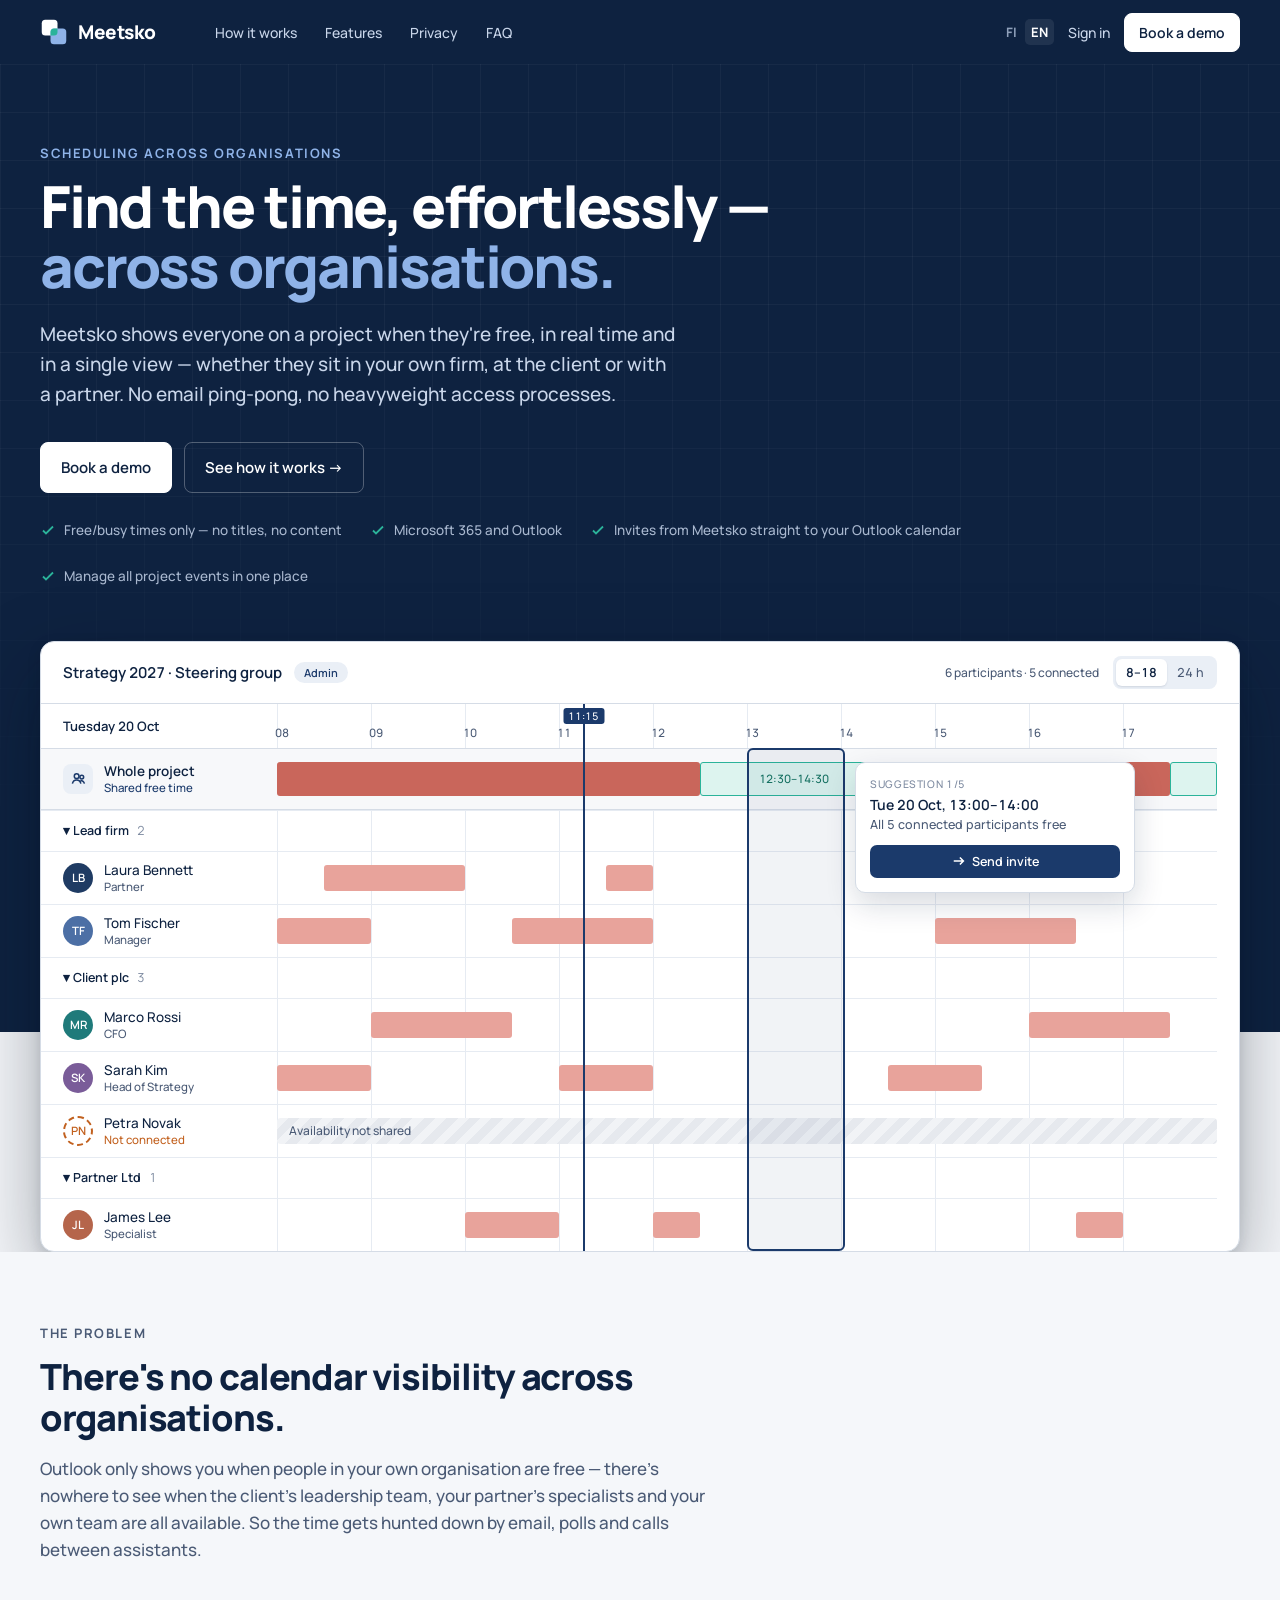
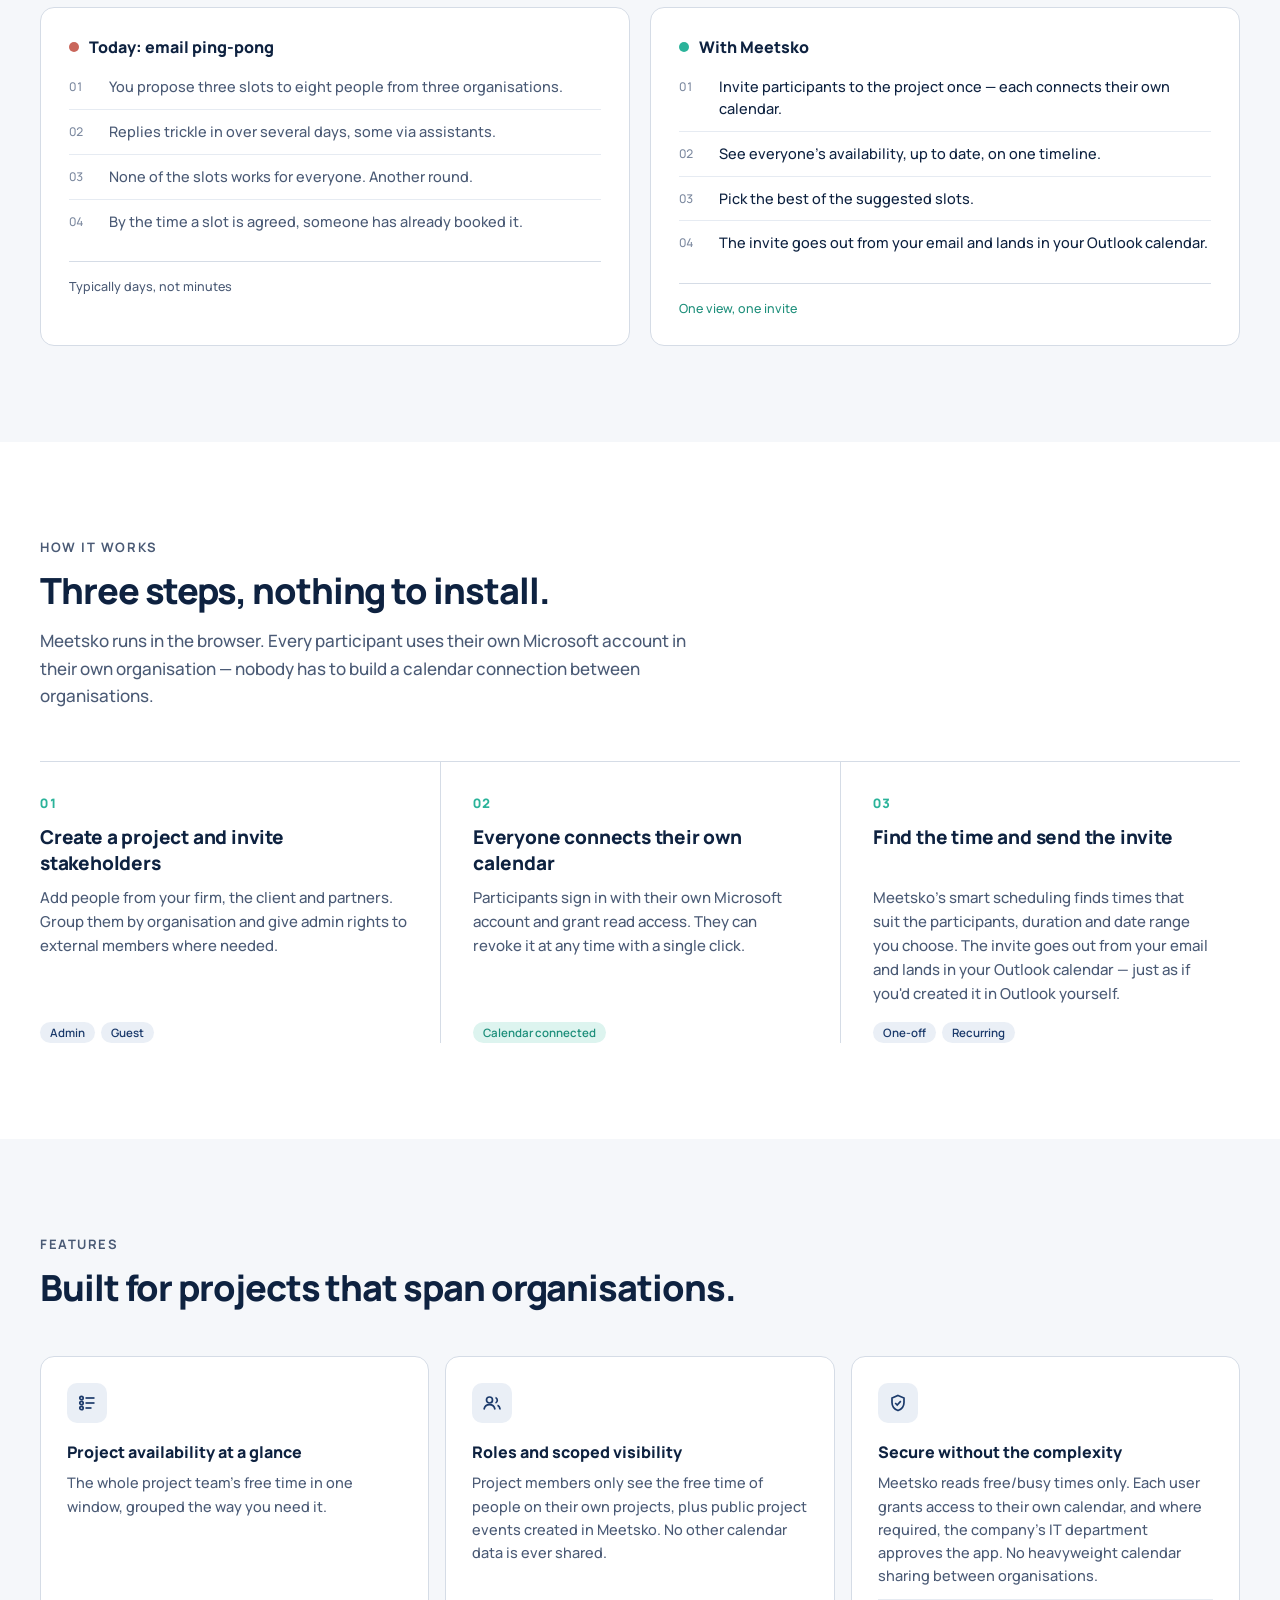
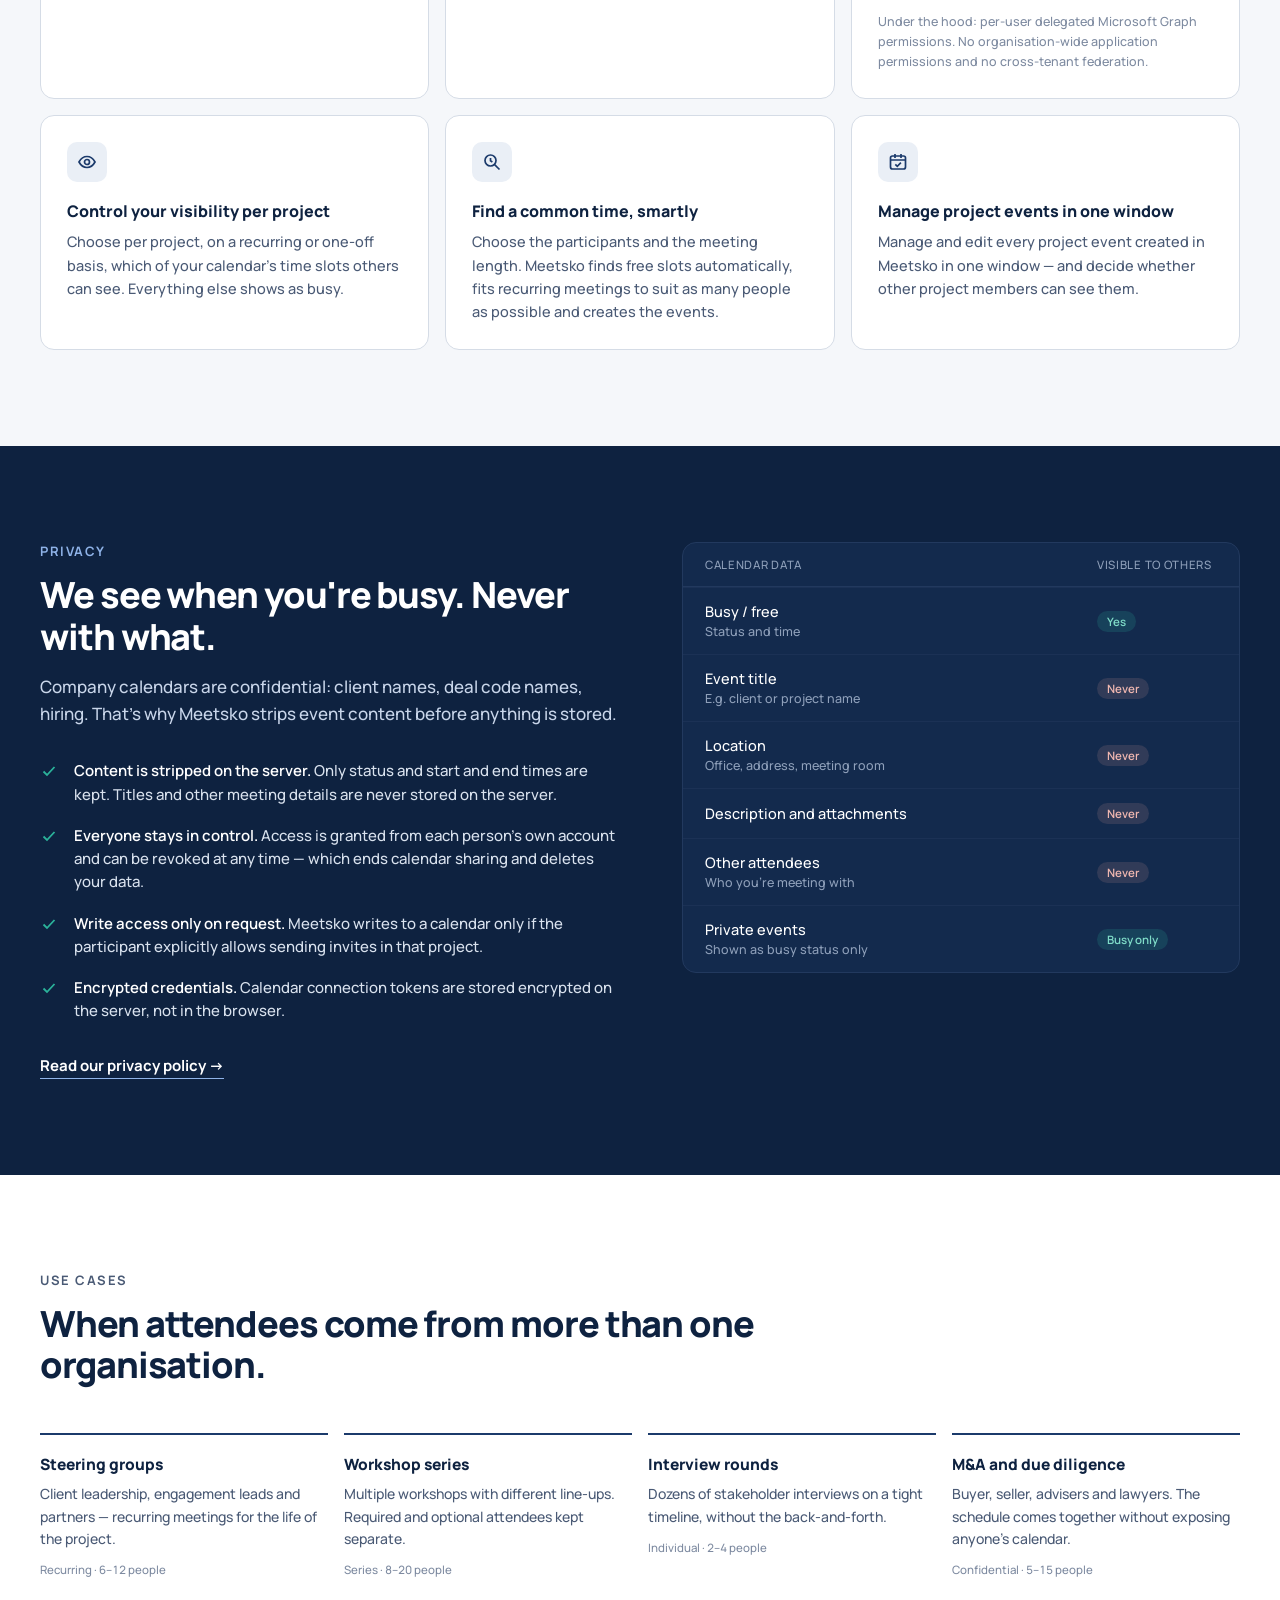
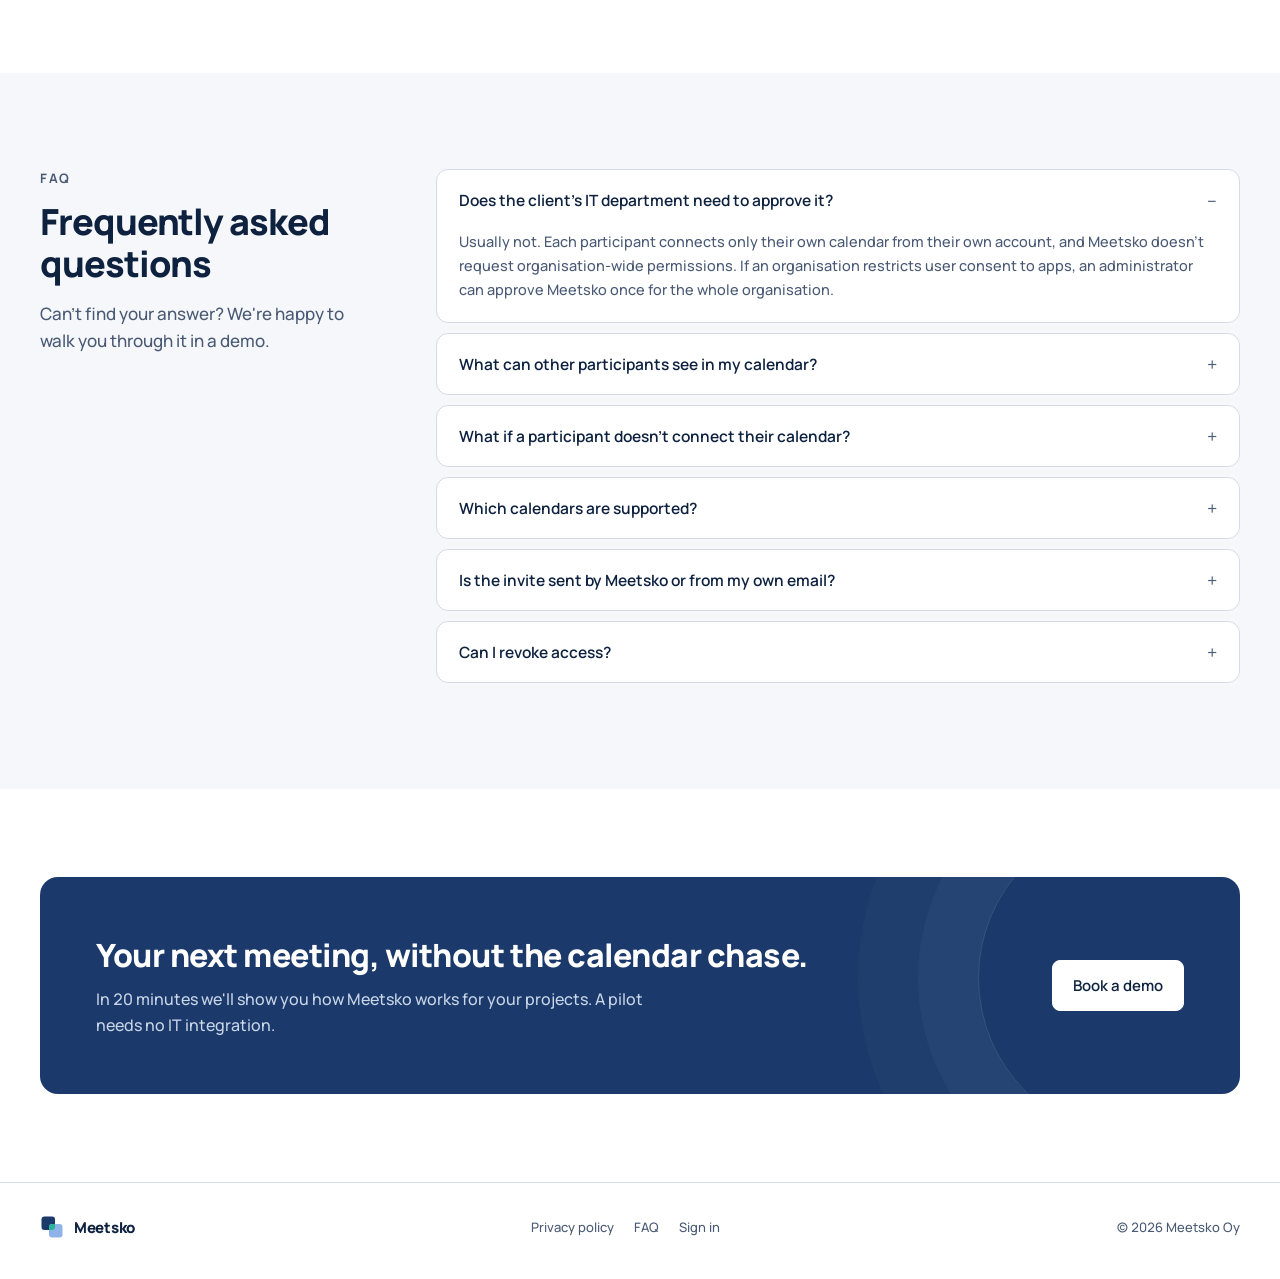
==== en/index.html @ 101fe227 "Update landing page copy, features and privacy links - Revised Finnish copy throughout (hero, proble" ====
<!DOCTYPE html>
<html lang="en">
<head>
<meta charset="UTF-8" />
<meta name="viewport" content="width=device-width, initial-scale=1.0" />
<title>Meetsko — find the time across organisations</title>
<meta name="description" content="Meetsko shows when everyone on a project is free — across your firm, your client and your partners — without email ping-pong, shared calendar infrastructure or an IT project." />
<link rel="preconnect" href="https://fonts.googleapis.com" />
<link rel="preconnect" href="https://fonts.gstatic.com" crossorigin />
<link href="https://fonts.googleapis.com/css2?family=Manrope:wght@500;600;700;800&display=swap" rel="stylesheet" />
<link rel="canonical" href="https://kalenteridemo.netlify.app/en/" />
<link rel="alternate" hreflang="fi" href="https://kalenteridemo.netlify.app/fi/" />
<link rel="alternate" hreflang="en" href="https://kalenteridemo.netlify.app/en/" />
<link rel="alternate" hreflang="x-default" href="https://kalenteridemo.netlify.app/" />
<link rel="icon" type="image/svg+xml" href="data:image/svg+xml,%3Csvg xmlns='http://www.w3.org/2000/svg' viewBox='0 0 64 64'%3E%3Crect x='4' y='4' width='36' height='36' rx='8' fill='%231B3A6B'/%3E%3Crect x='24' y='24' width='36' height='36' rx='8' fill='%238FB3E8'/%3E%3Cpath d='M24 32A8 8 0 0 1 32 24H40V32A8 8 0 0 1 32 40H24Z' fill='%232BB39A'/%3E%3C/svg%3E" />
<link rel="stylesheet" href="/app.css" />
<link rel="stylesheet" href="/landing.css" />
</head>
<body>

<header class="app-nav">
  <div class="app-nav-inner">
    <a class="brand" href="/en/">
      <svg width="28" height="28" viewBox="0 0 64 64" aria-hidden="true"><rect x="4" y="4" width="36" height="36" rx="8" fill="#FFFFFF"/><rect x="24" y="24" width="36" height="36" rx="8" fill="#8FB3E8"/><path d="M24 32A8 8 0 0 1 32 24H40V32A8 8 0 0 1 32 40H24Z" fill="#2BB39A"/></svg>
      Meetsko
    </a>
    <nav class="landing-links">
      <a href="#how">How it works</a>
      <a href="#features">Features</a>
      <a href="#privacy">Privacy</a>
      <a href="#faq">FAQ</a>
    </nav>
    <div class="nav-cta">
      <nav class="lang-switch" aria-label="Language">
        <a href="/fi/" lang="fi" hreflang="fi" onclick="setLang('fi')">FI</a>
        <a href="/en/" class="on" lang="en" hreflang="en" aria-current="page" onclick="setLang('en')">EN</a>
      </nav>
      <a class="login-link" href="/login.html">Sign in</a>
      <a class="btn" href="#demo">Book a demo</a>
    </div>
  </div>
</header>

<main>
  <!-- ============ HERO ============ -->
  <section class="hero">
    <div class="wrap">
      <p class="eyebrow">Scheduling across organisations</p>
      <h1>Find the time, effortlessly — <em>across organisations.</em></h1>
      <p class="hero-lead">Meetsko shows everyone on a project when they're free, in real time and in a single view — whether they sit in your own firm, at the client or with a partner. No email ping-pong, no heavyweight access processes.</p>
      <div class="hero-ctas">
        <a class="btn light" href="#demo">Book a demo</a>
        <a class="btn ghost" href="#how">See how it works →</a>
      </div>
      <ul class="hero-facts">
        <li><svg viewBox="0 0 16 16" fill="none" stroke="currentColor" stroke-width="1.8"><path d="M3 8.5l3 3 7-7"/></svg>Free/busy times only — no titles, no content</li>
        <li><svg viewBox="0 0 16 16" fill="none" stroke="currentColor" stroke-width="1.8"><path d="M3 8.5l3 3 7-7"/></svg>Microsoft 365 and Outlook</li>
        <li><svg viewBox="0 0 16 16" fill="none" stroke="currentColor" stroke-width="1.8"><path d="M3 8.5l3 3 7-7"/></svg>Invites from Meetsko straight to your Outlook calendar</li>
        <li><svg viewBox="0 0 16 16" fill="none" stroke="currentColor" stroke-width="1.8"><path d="M3 8.5l3 3 7-7"/></svg>Manage all project events in one place</li>
      </ul>

      <div class="hero-stage">
        <div class="mock" aria-label="Example view of a Meetsko project calendar" role="img">
          <div class="mock-bar">
            <div class="mock-title">Strategy 2027 · Steering group <span class="role-badge">Admin</span></div>
            <div style="display:flex;gap:14px;align-items:center;flex-wrap:wrap;">
              <span class="mock-meta">6 participants · 5 connected</span>
              <span class="mock-seg"><span class="on">8–18</span><span>24 h</span></span>
            </div>
          </div>
          <div class="mock-scroll">
            <div class="mock-grid">
              <!-- left: names -->
              <div>
                <div class="m-ruler-name">Tuesday 20 Oct</div>
                <div class="m-name m-whole">
                  <span class="m-avatar group"><svg viewBox="0 0 16 16" fill="none" stroke="currentColor" stroke-width="1.6"><circle cx="6" cy="5.5" r="2.5"/><circle cx="11.5" cy="6.5" r="2"/><path d="M1.5 13.5c.5-2.5 2.3-4 4.5-4s4 1.5 4.5 4M10 10c2 0 3.8 1 4.3 3.5"/></svg></span>
                  <span class="m-who"><b style="font-weight:600">Whole project</b><small class="grp">Shared free time</small></span>
                </div>
                <div class="m-grp">▾ Lead firm <span class="count">2</span></div>
                <div class="m-name"><span class="m-avatar" style="background:#1F3B63">LB</span><span class="m-who"><b>Laura Bennett</b><small>Partner</small></span></div>
                <div class="m-name"><span class="m-avatar" style="background:#4C6FA5">TF</span><span class="m-who"><b>Tom Fischer</b><small>Manager</small></span></div>
                <div class="m-grp">▾ Client plc <span class="count">3</span></div>
                <div class="m-name"><span class="m-avatar" style="background:#1F7A7A">MR</span><span class="m-who"><b>Marco Rossi</b><small>CFO</small></span></div>
                <div class="m-name"><span class="m-avatar" style="background:#7A5C99">SK</span><span class="m-who"><b>Sarah Kim</b><small>Head of Strategy</small></span></div>
                <div class="m-name"><span class="m-avatar pending">PN</span><span class="m-who"><b>Petra Novak</b><small class="warn">Not connected</small></span></div>
                <div class="m-grp">▾ Partner Ltd <span class="count">1</span></div>
                <div class="m-name"><span class="m-avatar" style="background:#B5654B">JL</span><span class="m-who"><b>James Lee</b><small>Specialist</small></span></div>
              </div>
              <!-- right: timeline 8–18, 10% = 1 h -->
              <div style="position:relative;">
                <div class="m-hours"></div>
                <div class="m-ruler">
                  <span style="left:0%">08</span><span style="left:10%">09</span><span style="left:20%">10</span><span style="left:30%">11</span><span style="left:40%">12</span><span style="left:50%">13</span><span style="left:60%">14</span><span style="left:70%">15</span><span style="left:80%">16</span><span style="left:90%">17</span>
                </div>
                <div class="m-line m-whole"><div class="lane">
                  <div class="b strong" style="left:0%;width:45%"></div>
                  <div class="f" style="left:45%;width:20%">12:30–14:30</div>
                  <div class="b strong" style="left:65%;width:30%"></div>
                  <div class="f" style="left:95%;width:5%"></div>
                </div></div>
                <div class="m-grp-line"></div>
                <div class="m-line"><div class="lane"><div class="b" style="left:5%;width:15%"></div><div class="b" style="left:35%;width:5%"></div><div class="b" style="left:75%;width:10%"></div></div></div>
                <div class="m-line"><div class="lane"><div class="b" style="left:0%;width:10%"></div><div class="b" style="left:25%;width:15%"></div><div class="b" style="left:70%;width:15%"></div></div></div>
                <div class="m-grp-line"></div>
                <div class="m-line"><div class="lane"><div class="b" style="left:10%;width:15%"></div><div class="b" style="left:80%;width:15%"></div></div></div>
                <div class="m-line"><div class="lane"><div class="b" style="left:0%;width:10%"></div><div class="b" style="left:30%;width:10%"></div><div class="b" style="left:65%;width:10%"></div></div></div>
                <div class="m-line"><div class="lane"><div class="na">Availability not shared</div></div></div>
                <div class="m-grp-line"></div>
                <div class="m-line"><div class="lane"><div class="b" style="left:20%;width:10%"></div><div class="b" style="left:40%;width:5%"></div><div class="b" style="left:85%;width:5%"></div></div></div>

                <div class="now" style="left:32.5%"><i>11:15</i></div>
                <div class="pick" style="left:50%;width:10%"></div>
                <div class="pick-card" style="left:calc(60% + 14px)">
                  <div class="pc-k">Suggestion 1/5</div>
                  <div class="pc-t">Tue 20 Oct, 13:00–14:00</div>
                  <div class="pc-s">All 5 connected participants free</div>
                  <div class="pc-btn"><svg viewBox="0 0 16 16" fill="none" stroke="currentColor" stroke-width="1.8"><path d="M2 8h11M9 4l4 4-4 4"/></svg>Send invite</div>
                </div>
              </div>
            </div>
          </div>
        </div>
      </div>
    </div>
  </section>

  <!-- ============ PROBLEM ============ -->
  <section class="problem">
    <div class="wrap">
      <p class="eyebrow">The problem</p>
      <h2 class="sec-h">There's no calendar visibility across organisations.</h2>
      <p class="sec-lead">Outlook only shows you when people in your own organisation are free — there's nowhere to see when the client's leadership team, your partner's specialists and your own team are all available. So the time gets hunted down by email, polls and calls between assistants.</p>
      <div class="compare">
        <div class="cmp before">
          <h3><span class="dot"></span>Today: email ping-pong</h3>
          <ol>
            <li>You propose three slots to eight people from three organisations.</li>
            <li>Replies trickle in over several days, some via assistants.</li>
            <li>None of the slots works for everyone. Another round.</li>
            <li>By the time a slot is agreed, someone has already booked it.</li>
          </ol>
          <div class="cmp-foot">Typically days, not minutes</div>
        </div>
        <div class="cmp after">
          <h3><span class="dot"></span>With Meetsko</h3>
          <ol>
            <li>Invite participants to the project once — each connects their own calendar.</li>
            <li>See everyone's availability, up to date, on one timeline.</li>
            <li>Pick the best of the suggested slots.</li>
            <li>The invite goes out from your email and lands in your Outlook calendar.</li>
          </ol>
          <div class="cmp-foot">One view, one invite</div>
        </div>
      </div>
    </div>
  </section>

  <!-- ============ HOW IT WORKS ============ -->
  <section id="how">
    <div class="wrap">
      <p class="eyebrow">How it works</p>
      <h2 class="sec-h">Three steps, nothing to install.</h2>
      <p class="sec-lead">Meetsko runs in the browser. Every participant uses their own Microsoft account in their own organisation — nobody has to build a calendar connection between organisations.</p>
      <div class="steps">
        <div class="step">
          <div class="step-n">01</div>
          <h3>Create a project and invite stakeholders</h3>
          <p>Add people from your firm, the client and partners. Group them by organisation and give admin rights to external members where needed.</p>
          <div class="chip-row"><span class="chip">Admin</span><span class="chip">Guest</span></div>
        </div>
        <div class="step">
          <div class="step-n">02</div>
          <h3>Everyone connects their own calendar</h3>
          <p>Participants sign in with their own Microsoft account and grant read access. They can revoke it at any time with a single click.</p>
          <div class="chip-row"><span class="chip ok">Calendar connected</span></div>
        </div>
        <div class="step">
          <div class="step-n">03</div>
          <h3>Find the time and send the invite</h3>
          <p>Meetsko's smart scheduling finds times that suit the participants, duration and date range you choose. The invite goes out from your email and lands in your Outlook calendar — just as if you'd created it in Outlook yourself.</p>
          <div class="chip-row"><span class="chip">One-off</span><span class="chip">Recurring</span></div>
        </div>
      </div>
    </div>
  </section>

  <!-- ============ FEATURES ============ -->
  <section class="features" id="features">
    <div class="wrap">
      <p class="eyebrow">Features</p>
      <h2 class="sec-h">Built for projects that span organisations.</h2>
      <div class="feat-grid">
        <div class="feat">
          <div class="ic"><svg viewBox="0 0 20 20" fill="none" stroke="currentColor" stroke-width="1.7"><circle cx="4.5" cy="5" r="1.7"/><path d="M8.5 5h9"/><circle cx="4.5" cy="10" r="1.7"/><path d="M8.5 10h9"/><circle cx="4.5" cy="15" r="1.7"/><path d="M8.5 15h6"/></svg></div>
          <h3>Project availability at a glance</h3>
          <p>The whole project team's free time in one window, grouped the way you need it.</p>
        </div>
        <div class="feat">
          <div class="ic"><svg viewBox="0 0 20 20" fill="none" stroke="currentColor" stroke-width="1.7"><circle cx="7.5" cy="7" r="3"/><path d="M2 16.5c.6-3 2.8-4.8 5.5-4.8s4.9 1.8 5.5 4.8"/><path d="M13.5 4.5a3 3 0 0 1 0 5.5M15.5 12.2c1.4.6 2.3 2 2.6 4.3"/></svg></div>
          <h3>Roles and scoped visibility</h3>
          <p>Project members only see the free time of people on their own projects, plus public project events created in Meetsko. No other calendar data is ever shared.</p>
        </div>
        <div class="feat">
          <div class="ic"><svg viewBox="0 0 20 20" fill="none" stroke="currentColor" stroke-width="1.7"><path d="M10 2.5l6 2.5v4.5c0 4-2.6 6.8-6 8-3.4-1.2-6-4-6-8V5z"/><path d="M7.2 10l2 2 3.6-3.8"/></svg></div>
          <h3>Secure without the complexity</h3>
          <p>Meetsko reads free/busy times only. Each user grants access to their own calendar, and where required, the company's IT department approves the app. No heavyweight calendar sharing between organisations.</p>
          <p class="tech">Under the hood: per-user delegated Microsoft Graph permissions. No organisation-wide application permissions and no cross-tenant federation.</p>
        </div>
        <div class="feat">
          <div class="ic"><svg viewBox="0 0 20 20" fill="none" stroke="currentColor" stroke-width="1.7"><path d="M2 10s3-5.5 8-5.5 8 5.5 8 5.5-3 5.5-8 5.5S2 10 2 10z"/><circle cx="10" cy="10" r="2.5"/></svg></div>
          <h3>Control your visibility per project</h3>
          <p>Choose per project, on a recurring or one-off basis, which of your calendar's time slots others can see. Everything else shows as busy.</p>
        </div>
        <div class="feat">
          <div class="ic"><svg viewBox="0 0 20 20" fill="none" stroke="currentColor" stroke-width="1.7"><circle cx="8.5" cy="8.5" r="5.5"/><path d="M12.6 12.6L17.5 17.5"/><path d="M8.5 6v2.8l1.9 1.2"/></svg></div>
          <h3>Find a common time, smartly</h3>
          <p>Choose the participants and the meeting length. Meetsko finds free slots automatically, fits recurring meetings to suit as many people as possible and creates the events.</p>
        </div>
        <div class="feat">
          <div class="ic"><svg viewBox="0 0 20 20" fill="none" stroke="currentColor" stroke-width="1.7"><rect x="2.5" y="4" width="15" height="13" rx="2"/><path d="M2.5 8h15M7 2v4M13 2v4M7.3 12.3l2 2 3.6-3.6"/></svg></div>
          <h3>Manage project events in one window</h3>
          <p>Manage and edit every project event created in Meetsko in one window — and decide whether other project members can see them.</p>
        </div>
      </div>
    </div>
  </section>

  <!-- ============ PRIVACY ============ -->
  <section class="privacy" id="privacy">
    <div class="wrap privacy-grid">
      <div>
        <p class="eyebrow">Privacy</p>
        <h2 class="sec-h">We see when you're busy. Never with what.</h2>
        <p class="sec-lead">Company calendars are confidential: client names, deal code names, hiring. That's why Meetsko strips event content before anything is stored.</p>
        <ul class="priv-points">
          <li><svg viewBox="0 0 18 18" fill="none" stroke="currentColor" stroke-width="1.8"><path d="M3.5 9.5l3.5 3.5 7.5-8"/></svg><span><b>Content is stripped on the server.</b> Only status and start and end times are kept. Titles and other meeting details are never stored on the server.</span></li>
          <li><svg viewBox="0 0 18 18" fill="none" stroke="currentColor" stroke-width="1.8"><path d="M3.5 9.5l3.5 3.5 7.5-8"/></svg><span><b>Everyone stays in control.</b> Access is granted from each person's own account and can be revoked at any time — which ends calendar sharing and deletes your data.</span></li>
          <li><svg viewBox="0 0 18 18" fill="none" stroke="currentColor" stroke-width="1.8"><path d="M3.5 9.5l3.5 3.5 7.5-8"/></svg><span><b>Write access only on request.</b> Meetsko writes to a calendar only if the participant explicitly allows sending invites in that project.</span></li>
          <li><svg viewBox="0 0 18 18" fill="none" stroke="currentColor" stroke-width="1.8"><path d="M3.5 9.5l3.5 3.5 7.5-8"/></svg><span><b>Encrypted credentials.</b> Calendar connection tokens are stored encrypted on the server, not in the browser.</span></li>
        </ul>
        <a class="priv-link" href="/en/privacy-policy.html">Read our privacy policy →</a>
      </div>
      <div class="data-table">
        <div class="dt-head"><span>Calendar data</span><span>Visible to others</span></div>
        <div class="dt-row"><span>Busy / free<span class="sub">Status and time</span></span><span class="tag yes">Yes</span></div>
        <div class="dt-row"><span>Event title<span class="sub">E.g. client or project name</span></span><span class="tag no">Never</span></div>
        <div class="dt-row"><span>Location<span class="sub">Office, address, meeting room</span></span><span class="tag no">Never</span></div>
        <div class="dt-row"><span>Description and attachments</span><span class="tag no">Never</span></div>
        <div class="dt-row"><span>Other attendees<span class="sub">Who you're meeting with</span></span><span class="tag no">Never</span></div>
        <div class="dt-row"><span>Private events<span class="sub">Shown as busy status only</span></span><span class="tag yes">Busy only</span></div>
      </div>
    </div>
  </section>

  <!-- ============ USE CASES ============ -->
  <section>
    <div class="wrap">
      <p class="eyebrow">Use cases</p>
      <h2 class="sec-h">When attendees come from more than one organisation.</h2>
      <div class="uses">
        <div class="use">
          <h3>Steering groups</h3>
          <p>Client leadership, engagement leads and partners — recurring meetings for the life of the project.</p>
          <div class="meta">Recurring · 6–12 people</div>
        </div>
        <div class="use">
          <h3>Workshop series</h3>
          <p>Multiple workshops with different line-ups. Required and optional attendees kept separate.</p>
          <div class="meta">Series · 8–20 people</div>
        </div>
        <div class="use">
          <h3>Interview rounds</h3>
          <p>Dozens of stakeholder interviews on a tight timeline, without the back-and-forth.</p>
          <div class="meta">Individual · 2–4 people</div>
        </div>
        <div class="use">
          <h3>M&amp;A and due diligence</h3>
          <p>Buyer, seller, advisers and lawyers. The schedule comes together without exposing anyone's calendar.</p>
          <div class="meta">Confidential · 5–15 people</div>
        </div>
      </div>
    </div>
  </section>

  <!-- ============ FAQ ============ -->
  <section class="faq" id="faq">
    <div class="wrap faq-grid">
      <div>
        <p class="eyebrow">FAQ</p>
        <h2 class="sec-h">Frequently asked questions</h2>
        <p class="sec-lead">Can't find your answer? We're happy to walk you through it in a demo.</p>
      </div>
      <div>
        <details open>
          <summary>Does the client's IT department need to approve it?</summary>
          <p>Usually not. Each participant connects only their own calendar from their own account, and Meetsko doesn't request organisation-wide permissions. If an organisation restricts user consent to apps, an administrator can approve Meetsko once for the whole organisation.</p>
        </details>
        <details>
          <summary>What can other participants see in my calendar?</summary>
          <p>Only when you're busy and when you're free. Event titles, locations, descriptions and attendees are removed before anything is stored, and are never shown to anyone. You can also limit which of your time slots are visible to a project.</p>
        </details>
        <details>
          <summary>What if a participant doesn't connect their calendar?</summary>
          <p>They're shown in the project as "Availability not shared", and shared free time is calculated from the participants who have connected. You can still invite them to meetings as usual.</p>
        </details>
        <details>
          <summary>Which calendars are supported?</summary>
          <p>Microsoft 365 and Outlook, with both work and personal Microsoft accounts. Google Calendar support is on the roadmap.</p>
        </details>
        <details>
          <summary>Is the invite sent by Meetsko or from my own email?</summary>
          <p>From your own email. The meeting is created in your Outlook with you as the organiser, so replies, changes and cancellations work exactly as they always do in Outlook.</p>
        </details>
        <details>
          <summary>Can I revoke access?</summary>
          <p>Yes, at any time from your own settings. Revoking immediately stops calendar reads and change monitoring, and deletes your existing calendar times from Meetsko.</p>
        </details>
      </div>
    </div>
  </section>

  <!-- ============ CTA ============ -->
  <section class="cta" id="demo">
    <div class="wrap">
      <div class="cta-box">
        <div>
          <h2>Your next meeting, without the calendar chase.</h2>
          <p>In 20 minutes we'll show you how Meetsko works for your projects. A pilot needs no IT integration.</p>
        </div>
        <div class="hero-ctas">
          <a class="btn light" href="mailto:?subject=Meetsko%20demo%20request">Book a demo</a>
        </div>
      </div>
    </div>
  </section>
</main>

<footer>
  <div class="wrap">
    <span class="brand">
      <svg width="24" height="24" viewBox="0 0 64 64" aria-hidden="true"><rect x="4" y="4" width="36" height="36" rx="8" fill="#1B3A6B"/><rect x="24" y="24" width="36" height="36" rx="8" fill="#8FB3E8"/><path d="M24 32A8 8 0 0 1 32 24H40V32A8 8 0 0 1 32 40H24Z" fill="#2BB39A"/></svg>
      Meetsko
    </span>
    <nav>
      <a href="/en/privacy-policy.html">Privacy policy</a>
      <a href="#faq">FAQ</a>
      <a href="/login.html">Sign in</a>
    </nav>
    <span>© 2026 Meetsko Oy</span>
  </div>
</footer>

<script>
  // Remember the chosen language: Netlify uses the nf_lang cookie instead of
  // the browser language when routing the front page (/) — see _redirects.
  function setLang(lang) {
    document.cookie = 'nf_lang=' + lang + '; path=/; max-age=31536000; SameSite=Lax';
  }
</script>
</body>
</html>
---- app.css ----
/* Yhteisikkuna — yhteinen ulkoasu kaikille sivuille.
   Sivut lataavat tämän ennen omaa <style>-lohkoaan:
   <link rel="stylesheet" href="/app.css" />
   Fontit (IBM Plex Sans + Mono) ladataan sivun <head>:ssä Google Fontsista. */

:root {
  --nav-bg: #0F1B2D;
  --page-bg: #F4F5F7;
  --surface: #FFFFFF;
  --surface-muted: #F7F8FA;
  --line: #E3E6EA;
  --line-soft: #EEF0F3;
  --text: #161B22;
  --text-muted: #5B6472;
  --text-faint: #8A93A3;
  --primary: #1F3B63;
  --primary-hover: #172E4D;
  --primary-soft: #E4E9F1;
  --busy: #E8A39B;
  --busy-strong: #C9665B;
  --free-bg: #D8EFF1;
  --free-line: #4FA3AE;
  --free-text: #1F5F68;
  --ok: #1F7A7A;
  --ok-soft: #DDF0EF;
  --warn: #C2611F;
  --danger: #C0453A;
  --danger-soft: #FBE4E1;
  --mono: 'IBM Plex Mono', ui-monospace, Menlo, monospace;
}

body { font-family: 'IBM Plex Sans', -apple-system, 'Segoe UI', sans-serif; background: var(--page-bg); color: var(--text); margin: 0; }
h1 { font-size: 28px; font-weight: 700; letter-spacing: -0.01em; margin: 0; }
a.back { font-size: 13px; color: var(--text-muted); text-decoration: none; }
a.back:hover { color: var(--text); }

button { font-family: inherit; background: var(--primary); color: #fff; border: 1px solid var(--primary); padding: 9px 16px; border-radius: 8px; font-size: 14px; font-weight: 500; cursor: pointer; margin-right: 8px; }
button:hover { background: var(--primary-hover); border-color: var(--primary-hover); }
button:disabled { opacity: 0.4; cursor: default; }
button.secondary { background: var(--surface); color: var(--text); border: 1px solid #D0D5DD; }
button.secondary:hover { background: var(--surface-muted); }
button.danger { background: #fff; color: var(--danger); border: 1px solid var(--danger); }
button.danger:hover { background: var(--danger-soft); }

/* Napin näköinen linkki */
a.btn { display: inline-flex; align-items: center; gap: 6px; background: var(--primary); color: #fff; border: 1px solid var(--primary); padding: 12px 16px; border-radius: 8px; font-size: 14px; font-weight: 600; text-decoration: none; white-space: nowrap; }
a.btn:hover { background: var(--primary-hover); border-color: var(--primary-hover); }
a.btn.secondary { background: var(--surface); color: var(--text); border-color: #D0D5DD; }
a.btn.secondary:hover { background: var(--surface-muted); }

/* ---------- Yläpalkki (nav.js) ---------- */
.app-nav { background: var(--nav-bg); color: #fff; }
.app-nav-inner { max-width: 1360px; margin: 0 auto; padding: 0 40px; height: 64px; display: flex; align-items: center; gap: 40px; }
.brand { display: flex; align-items: center; gap: 10px; color: #fff; text-decoration: none; font-weight: 700; font-size: 17px; }
.nav-links { display: flex; align-items: stretch; height: 100%; gap: 8px; }
.nav-links a { display: flex; align-items: center; padding: 0 14px; color: #C9D1DC; text-decoration: none; font-size: 14px; font-weight: 500; border-bottom: 3px solid transparent; border-top: 3px solid transparent; }
.nav-links a:hover { color: #fff; }
.nav-links a.active { color: #fff; font-weight: 600; border-bottom-color: #7DA2D6; }
.nav-user { margin-left: auto; display: flex; align-items: center; gap: 16px; position: relative; }
.nav-user-btn { background: none; border: none; color: #fff; display: flex; align-items: center; gap: 10px; padding: 0; margin: 0; font-size: 14px; font-weight: 500; }
.nav-user-btn:hover { background: none; border: none; }
.nav-avatar { width: 32px; height: 32px; border-radius: 50%; background: #2C3E57; display: flex; align-items: center; justify-content: center; font-size: 12px; font-weight: 600; }
.nav-logout { background: none; border: none; color: #C9D1DC; text-decoration: underline; padding: 0; margin: 0; font-size: 13px; font-weight: 400; }
.nav-logout:hover { background: none; border: none; color: #fff; }

.profile-panel { display: none; position: absolute; top: 48px; right: 0; width: 260px; background: var(--surface); color: var(--text); border: 1px solid var(--line); border-radius: 10px; padding: 16px; box-shadow: 0 8px 24px rgba(15,27,45,0.14); z-index: 20; text-align: left; }
.profile-panel.open { display: block; }
.profile-panel .pp-name { font-weight: 600; font-size: 14px; }
.profile-panel .pp-sub { color: var(--text-muted); font-size: 12.5px; margin-top: 2px; }
.profile-panel .pp-team { font-size: 11.5px; color: var(--text-faint); }
.profile-panel .pp-role { display: inline-block; margin-top: 8px; padding: 3px 10px; border-radius: 999px; font-size: 11px; font-weight: 600; background: var(--primary-soft); color: var(--primary); }
.profile-panel .pp-link { display: inline-block; margin-top: 14px; color: var(--primary); font-size: 13px; text-decoration: underline; }
.lang-picker { margin-top: 14px; padding-top: 12px; border-top: 1px solid var(--line-soft); font-size: 12.5px; color: var(--text-muted); }
.lang-btn { background: none; border: 1px solid var(--line); color: var(--primary); padding: 4px 10px; font-size: 12px; margin: 6px 4px 0 0; border-radius: 999px; cursor: pointer; }
.lang-btn:hover { background: var(--surface-muted); border-color: var(--line); }
.lang-btn.active { background: var(--primary); color: #fff; border-color: var(--primary); }

/* ---------- Sivupohja ---------- */
.page { max-width: 1360px; margin: 0 auto; padding: 28px 40px 60px; }
.page-head { display: flex; justify-content: space-between; align-items: flex-end; gap: 24px; margin: 12px 0 24px; flex-wrap: wrap; }
.page-sub { margin: 8px 0 0; font-size: 14px; color: var(--text-muted); }
.head-actions { display: flex; align-items: center; gap: 10px; flex-wrap: wrap; }
.head-actions button { margin: 0; padding: 12px 16px; font-weight: 600; white-space: nowrap; }
.role-badge { font-size: 12px; font-weight: 600; color: var(--primary); background: var(--primary-soft); padding: 3px 10px; border-radius: 999px; }

.section-title { display: flex; align-items: baseline; gap: 8px; font-size: 15px; font-weight: 600; margin: 32px 0 12px; }
.section-title:first-child { margin-top: 0; }
.section-title .count { color: var(--text-faint); font-weight: 400; font-size: 14px; }

.panel { background: var(--surface); border: 1px solid var(--line); border-radius: 12px; }

/* ---------- Lomakkeet ja sisältöosiot ----------
   Kenttätyylit koskevat vain .form-scope-elementin sisältöä, jotta ne eivät
   sotke sivujen omia modaaleja. */
.page.narrow { max-width: 920px; }
.card-section { background: var(--surface); border: 1px solid var(--line); border-radius: 12px; padding: 24px; margin-bottom: 16px; }
.card-section > h2 { font-size: 15px; font-weight: 600; margin: 0 0 14px; }
.form-scope label { display: block; font-size: 13px; font-weight: 500; color: var(--text-muted); margin: 0 0 6px; }
.form-scope input[type=text], .form-scope input[type=email], .form-scope input[type=password], .form-scope input[type=date], .form-scope input[type=time],
.form-scope input[type=datetime-local], .form-scope input[type=number], .form-scope select, .form-scope textarea {
  font-family: inherit; padding: 9px 11px; border: 1px solid #D0D5DD; border-radius: 8px; font-size: 14px; background: #fff; color: var(--text); box-sizing: border-box; }
.form-scope input:focus, .form-scope select:focus, .form-scope textarea:focus { outline: none; border-color: var(--primary); box-shadow: 0 0 0 3px rgba(31,59,99,0.12); }
.form-scope input:disabled, .form-scope select:disabled { background: var(--surface-muted); color: var(--text-muted); }
.form-scope .check-row { display: flex; align-items: center; gap: 8px; font-size: 14px; color: var(--text); }
.form-scope .check-row label { margin: 0; color: var(--text); font-weight: 400; font-size: 14px; }
.note { font-size: 12.5px; color: var(--text-faint); margin: 6px 0 0; }
.error-text { color: var(--danger); font-size: 13px; margin-top: 10px; }
.error-text:empty { display: none; }
button.small { padding: 7px 14px; font-size: 13px; margin: 0; }
button.icon-remove { background: none; border: none; color: var(--danger); padding: 0 6px; margin: 0; font-size: 15px; line-height: 1; }
button.icon-remove:hover { background: none; border: none; color: #9C2C22; }
.btn-row { display: flex; gap: 10px; justify-content: flex-end; align-items: center; margin-top: 20px; flex-wrap: wrap; }
.btn-row button { margin: 0; }
.status-pill { display: inline-block; font-size: 11.5px; font-weight: 600; padding: 3px 10px; border-radius: 999px; white-space: nowrap; }
.status-pill.ok { color: var(--ok); background: var(--ok-soft); }
.status-pill.warn { color: var(--danger); background: var(--danger-soft); }
.status-pill.pending { color: #91600C; background: #FBF0D9; }
.banner { padding: 12px 14px; border-radius: 10px; font-size: 13.5px; margin-bottom: 16px; }
.banner.ok { background: var(--ok-soft); color: #165C5C; }
.banner.error { background: var(--danger-soft); color: #9C2C22; }

@media (max-width: 900px) {
  .app-nav-inner, .page { padding-left: 16px; padding-right: 16px; }
  .app-nav-inner { gap: 16px; }
  .nav-links a { padding: 0 8px; }
  .nav-user-name { display: none; }
  h1 { font-size: 22px; }
  .head-actions button, a.btn { padding: 10px 12px; }
}
@media (max-width: 600px) {
  .nav-links { display: none; }
  .brand { font-size: 15px; }
}
---- landing.css ----
/* Myyntisivu (index.html ja en/index.html) — app.css:n rakenne, Meetsko-brändin värit ja typografia
   (Manrope: otsikot 800, leipäteksti 500). Sovellussivut käyttävät vielä
   app.css:n alkuperäisiä arvoja. */
:root {
  --navy: #0E2240; --ink: #1B3A6B; --sky: #8FB3E8; --mint: #2BB39A; --paper: #F5F7FA;
  --nav-bg: var(--navy); --page-bg: var(--paper);
  --text: var(--navy); --text-muted: #4A5A75; --text-faint: #7D8AA0;
  --line: #D5DCE6; --line-soft: #E6EBF2;
  --primary: var(--ink); --primary-hover: #142F58; --primary-soft: #EAEFF6;
  --free-bg: #DDF4EF; --free-line: var(--mint); --free-text: #157461;
  --ok: #1E8F7B; --ok-soft: #DDF4EF;
  --mono: 'Manrope', -apple-system, 'Segoe UI', sans-serif;
}
body { background: var(--surface); font-family: 'Manrope', -apple-system, 'Segoe UI', sans-serif; font-weight: 500; font-variant-numeric: tabular-nums; }
h1, h2, h3 { font-weight: 800; }
.brand { font-weight: 800; font-size: 19px; letter-spacing: -0.02em; }
.wrap { max-width: 1200px; margin: 0 auto; padding: 0 40px; }
.eyebrow { font-size: 13px; font-weight: 700; letter-spacing: 0.12em; text-transform: uppercase; color: var(--text-muted); margin: 0 0 14px; }
h2.sec-h { font-size: 36px; font-weight: 800; letter-spacing: -0.03em; line-height: 1.15; margin: 0 0 16px; max-width: 760px; }
.sec-lead { font-size: 17px; line-height: 1.6; color: var(--text-muted); margin: 0; max-width: 680px; }
section { padding: 96px 0; }
section[id] { scroll-margin-top: 64px; }

/* Yläpalkki */
.app-nav { position: sticky; top: 0; z-index: 40; }
.landing-links { display: flex; gap: 4px; margin-left: 8px; }
.landing-links a { color: #C9D6EA; text-decoration: none; font-size: 14px; font-weight: 500; padding: 8px 12px; border-radius: 6px; }
.landing-links a:hover { color: #fff; background: rgba(255,255,255,0.06); }
.nav-cta { margin-left: auto; display: flex; align-items: center; gap: 14px; }
.nav-cta .login-link { color: #C9D6EA; font-size: 14px; text-decoration: none; }
.nav-cta .login-link:hover { color: #fff; }
.lang-switch { display: flex; gap: 2px; font-size: 13px; font-weight: 700; }
.lang-switch a { color: #8FA0BA; text-decoration: none; padding: 4px 6px; border-radius: 5px; }
.lang-switch a:hover { color: #fff; }
.lang-switch a.on { color: #fff; background: rgba(255,255,255,0.08); }
.nav-cta a.btn { background: #fff; color: var(--nav-bg); border-color: #fff; padding: 9px 14px; }
.nav-cta a.btn:hover { background: #EAEFF6; border-color: #EAEFF6; }

/* Hero */
.hero { background: linear-gradient(var(--nav-bg) 0 calc(100% - 220px), var(--page-bg) calc(100% - 220px)); color: #fff; padding: 80px 0 0; position: relative; overflow: hidden; }
.hero::before { content: ""; position: absolute; inset: 0; background-image: linear-gradient(rgba(255,255,255,0.04) 1px, transparent 1px), linear-gradient(90deg, rgba(255,255,255,0.04) 1px, transparent 1px); background-size: 48px 48px; mask-image: linear-gradient(to bottom, #000 20%, transparent 70%); -webkit-mask-image: linear-gradient(to bottom, #000 20%, transparent 70%); pointer-events: none; }
.hero .wrap { position: relative; }
.hero .eyebrow { color: var(--sky); }
.hero h1 { font-size: 58px; font-weight: 800; line-height: 1.04; letter-spacing: -0.035em; max-width: 860px; }
.hero h1 em { font-style: normal; color: var(--sky); }
.hero-lead { font-size: 19px; line-height: 1.6; color: #C9D6EA; max-width: 640px; margin: 22px 0 32px; }
.hero-ctas { display: flex; gap: 12px; flex-wrap: wrap; align-items: center; }
.hero-ctas a.btn { padding: 14px 20px; font-size: 15px; }
.hero-ctas a.btn.light { background: #fff; color: var(--nav-bg); border-color: #fff; }
.hero-ctas a.btn.light:hover { background: #EAEFF6; }
.hero-ctas a.btn.ghost { background: transparent; color: #fff; border-color: rgba(255,255,255,0.28); }
.hero-ctas a.btn.ghost:hover { background: rgba(255,255,255,0.06); }
.hero-facts { display: flex; gap: 28px; flex-wrap: wrap; margin: 28px 0 0; padding: 0; list-style: none; font-size: 13.5px; color: #A9B8CF; }
.hero-facts li { display: flex; align-items: center; gap: 8px; }
.hero-facts svg { width: 16px; height: 16px; color: var(--mint); flex: none; }
.hero-stage { position: relative; margin-top: 56px; }

/* Tuotekuva: staattinen jäljitelmä projekti.html:n kalenterikortista */
.mock { position: relative; z-index: 1; background: var(--surface); color: var(--text); border-radius: 14px; border: 1px solid var(--line); box-shadow: 0 30px 80px rgba(4,14,30,0.35), 0 4px 14px rgba(4,14,30,0.12); overflow: hidden; }
.mock-bar { display: flex; align-items: center; justify-content: space-between; gap: 12px; padding: 14px 22px; border-bottom: 1px solid var(--line); flex-wrap: wrap; }
.mock-title { display: flex; align-items: center; gap: 12px; font-weight: 600; font-size: 15px; }
.mock-title .role-badge { font-size: 11px; }
.mock-meta { font-family: var(--mono); font-size: 12px; color: var(--text-muted); }
.mock-seg { display: inline-flex; background: #EAEFF6; border-radius: 8px; padding: 3px; font-size: 12.5px; }
.mock-seg span { padding: 5px 10px; border-radius: 6px; color: var(--text-muted); }
.mock-seg span.on { background: #fff; color: var(--text); font-weight: 600; box-shadow: 0 1px 2px rgba(14,34,64,0.12); }
.mock-scroll { overflow-x: auto; }
.mock-grid { display: grid; grid-template-columns: 236px 1fr; min-width: 760px; padding-right: 22px; }
.m-name { height: 52px; display: flex; align-items: center; gap: 11px; padding-left: 22px; border-top: 1px solid var(--line-soft); }
.m-line { height: 52px; position: relative; border-top: 1px solid var(--line-soft); }
.m-line .lane { position: absolute; left: 0; right: 0; top: 13px; bottom: 13px; }
.m-ruler-name { height: 44px; display: flex; align-items: center; padding-left: 22px; font-size: 13px; font-weight: 600; border-bottom: 1px solid var(--line); }
.m-ruler { height: 44px; position: relative; border-bottom: 1px solid var(--line); }
.m-ruler span { position: absolute; bottom: 8px; font-family: var(--mono); font-size: 11.5px; color: var(--text-muted); transform: translateX(-2px); }
.m-whole { background: var(--surface-muted); height: 60px; border-top: none; border-bottom: 1px solid var(--line); }
.m-line.m-whole .lane { top: 13px; bottom: 13px; }
.m-grp { height: 40px; display: flex; align-items: center; gap: 8px; padding-left: 22px; font-size: 12.5px; font-weight: 600; border-top: 1px solid var(--line-soft); }
.m-grp .count { color: var(--text-faint); font-weight: 400; }
.m-grp-line { height: 40px; border-top: 1px solid var(--line-soft); }
.m-hours { position: absolute; inset: 0; pointer-events: none; background-image: linear-gradient(90deg, var(--line-soft) 1px, transparent 1px); background-size: 10% 100%; }
.m-avatar { width: 30px; height: 30px; border-radius: 50%; flex: 0 0 30px; display: flex; align-items: center; justify-content: center; color: #fff; font-size: 11.5px; font-weight: 600; box-sizing: border-box; }
.m-avatar.group { border-radius: 8px; background: var(--primary-soft); color: var(--primary); }
.m-avatar.group svg { width: 15px; height: 15px; }
.m-avatar.pending { background: #fff; border: 2px dashed var(--warn); color: var(--warn); }
.m-who { display: flex; flex-direction: column; min-width: 0; }
.m-who b { font-size: 13.5px; font-weight: 500; white-space: nowrap; overflow: hidden; text-overflow: ellipsis; }
.m-whole + .m-whole b, .m-name.m-whole b { font-weight: 600; }
.m-who small { font-size: 11.5px; color: var(--text-muted); }
.m-who small.grp { color: var(--primary); }
.m-who small.warn { color: var(--warn); }
.b { position: absolute; top: 0; bottom: 0; border-radius: 3px; background: var(--busy); }
.b.strong { background: var(--busy-strong); }
.f { position: absolute; top: 0; bottom: 0; border-radius: 3px; background: var(--free-bg); border: 1px solid var(--free-line); box-sizing: border-box; display: flex; align-items: center; justify-content: center; font-family: var(--mono); font-size: 11.5px; font-weight: 500; color: var(--free-text); white-space: nowrap; overflow: hidden; }
.na { position: absolute; left: 0; right: 0; top: 0; bottom: 0; border-radius: 4px; display: flex; align-items: center; padding-left: 12px; font-size: 12px; color: var(--text-muted); background: repeating-linear-gradient(135deg, #F1F3F6 0 8px, #E6E9EE 8px 16px); }
.now { position: absolute; top: 0; bottom: 0; width: 2px; background: var(--primary); z-index: 3; }
.now i { position: absolute; top: 4px; left: 50%; transform: translateX(-50%); background: var(--primary); color: #fff; font-style: normal; font-family: var(--mono); font-size: 10.5px; padding: 1px 5px; border-radius: 3px; }
.pick { position: absolute; top: 44px; bottom: 0; border: 2px solid var(--primary); border-radius: 6px; background: rgba(27,58,107,0.06); z-index: 4; animation: pulse 2.6s ease-in-out infinite; }
@keyframes pulse { 0%,100% { box-shadow: 0 0 0 0 rgba(27,58,107,0.22); } 50% { box-shadow: 0 0 0 6px rgba(27,58,107,0); } }
.pick-card { position: absolute; z-index: 5; top: 58px; width: 250px; background: var(--surface); border: 1px solid var(--line); border-radius: 10px; box-shadow: 0 12px 30px rgba(14,34,64,0.16); padding: 14px; font-size: 12.5px; }
.pick-card .pc-k { font-family: var(--mono); font-size: 10.5px; letter-spacing: 0.06em; text-transform: uppercase; color: var(--text-faint); }
.pick-card .pc-t { font-size: 14px; font-weight: 600; margin: 4px 0 2px; }
.pick-card .pc-s { color: var(--text-muted); }
.pick-card .pc-btn { margin-top: 12px; display: flex; align-items: center; justify-content: center; gap: 6px; background: var(--primary); color: #fff; border-radius: 7px; padding: 8px; font-weight: 600; }
.pick-card .pc-btn svg { width: 14px; height: 14px; }
@media (prefers-reduced-motion: reduce) { .pick { animation: none; } }

/* Ongelma */
.problem { background: var(--page-bg); padding-top: 72px; }
.compare { display: grid; grid-template-columns: 1fr 1fr; gap: 20px; margin-top: 44px; }
.cmp { background: var(--surface); border: 1px solid var(--line); border-radius: 14px; padding: 28px; }
.cmp h3 { margin: 0 0 18px; font-size: 16px; display: flex; align-items: center; gap: 10px; }
.cmp.before h3 .dot { background: var(--busy-strong); }
.cmp.after h3 .dot { background: var(--free-line); }
.cmp h3 .dot { width: 10px; height: 10px; border-radius: 50%; }
.cmp ol { margin: 0; padding: 0; list-style: none; counter-reset: s; }
.cmp li { counter-increment: s; display: grid; grid-template-columns: 30px 1fr; gap: 10px; padding: 11px 0; border-top: 1px solid var(--line-soft); font-size: 14.5px; line-height: 1.5; color: var(--text); }
.cmp li:first-child { border-top: none; padding-top: 0; }
.cmp li::before { content: counter(s, decimal-leading-zero); font-family: var(--mono); font-size: 12px; color: var(--text-faint); padding-top: 2px; }
.cmp.before li { color: var(--text-muted); }
.cmp-foot { margin-top: 18px; padding-top: 16px; border-top: 1px solid var(--line); font-family: var(--mono); font-size: 12.5px; color: var(--text-muted); }
.cmp.after .cmp-foot { color: var(--ok); }

/* Miten toimii */
.steps { display: grid; grid-template-columns: repeat(3, 1fr); gap: 0; align-items: start; margin-top: 52px; border-top: 1px solid var(--line); }
/* Vaiheet jakavat rivit (subgrid), joten leipätekstit alkavat samalta korkeudelta. */
.step { padding: 32px 32px 0 0; display: grid; grid-row: span 4; grid-template-rows: subgrid; align-content: start; }
.step + .step { padding-left: 32px; border-left: 1px solid var(--line); }
.step-n { font-size: 13px; color: var(--mint); font-weight: 800; letter-spacing: 0.04em; }
.step h3 { font-size: 19px; margin: 12px 0 10px; letter-spacing: -0.01em; }
.step p { font-size: 15px; line-height: 1.6; color: var(--text-muted); margin: 0; }
.step .chip-row { display: flex; gap: 6px; flex-wrap: wrap; margin-top: 16px; }
.chip { font-size: 11.5px; font-weight: 600; padding: 3px 10px; border-radius: 999px; background: var(--primary-soft); color: var(--primary); }
.chip.ok { background: var(--ok-soft); color: var(--ok); }

/* Ominaisuudet */
.features { background: var(--page-bg); }
.feat-grid { display: grid; grid-template-columns: repeat(3, 1fr); gap: 16px; margin-top: 48px; }
.feat { background: var(--surface); border: 1px solid var(--line); border-radius: 14px; padding: 26px; }
.feat .ic { width: 40px; height: 40px; border-radius: 10px; background: var(--primary-soft); color: var(--primary); display: flex; align-items: center; justify-content: center; margin-bottom: 18px; }
.feat .ic svg { width: 20px; height: 20px; }
.feat h3 { font-size: 16px; margin: 0 0 8px; }
.feat p { font-size: 14.5px; line-height: 1.6; color: var(--text-muted); margin: 0; }
.feat p.tech { margin-top: 12px; padding-top: 12px; border-top: 1px solid var(--line-soft); font-size: 12.5px; color: var(--text-faint); }

/* Tietosuoja */
.privacy { background: var(--nav-bg); color: #fff; }
.privacy .eyebrow { color: var(--sky); }
.privacy .sec-lead { color: #C9D6EA; }
.privacy-grid { display: grid; grid-template-columns: 1.05fr 1fr; gap: 56px; align-items: start; }
.data-table { background: #132A4D; border: 1px solid #22395E; border-radius: 14px; overflow: hidden; }
.dt-head { display: grid; grid-template-columns: 1fr 120px; padding: 14px 22px; font-family: var(--mono); font-size: 11.5px; letter-spacing: 0.06em; text-transform: uppercase; color: #8FA0BA; border-bottom: 1px solid #22395E; }
.dt-row { display: grid; grid-template-columns: 1fr 120px; padding: 14px 22px; align-items: center; font-size: 14.5px; border-top: 1px solid #1B3155; }
.dt-row:first-of-type { border-top: none; }
.dt-row .sub { display: block; font-size: 12.5px; color: #8FA0BA; margin-top: 2px; }
.tag { justify-self: start; font-size: 11.5px; font-weight: 600; padding: 3px 10px; border-radius: 999px; }
.tag.yes { background: rgba(43,179,154,0.18); color: #7FDCC8; }
.tag.no { background: rgba(232,163,155,0.14); color: #F0B7B0; }
.priv-points { list-style: none; padding: 0; margin: 32px 0 0; display: grid; gap: 18px; }
.priv-points li { display: grid; grid-template-columns: 22px 1fr; gap: 12px; font-size: 15px; line-height: 1.55; color: #D9E2EE; }
.priv-points svg { width: 18px; height: 18px; color: var(--mint); margin-top: 3px; }
.priv-points b { color: #fff; font-weight: 600; }
.priv-link { display: inline-block; margin-top: 32px; color: #fff; font-size: 15px; font-weight: 700; text-decoration: none; border-bottom: 1px solid var(--sky); padding-bottom: 2px; }
.priv-link:hover { color: var(--sky); }

/* Käyttötapaukset */
.uses { display: grid; grid-template-columns: repeat(4, 1fr); gap: 16px; margin-top: 48px; }
.use { border-top: 2px solid var(--primary); padding-top: 18px; }
.use h3 { font-size: 15.5px; margin: 0 0 8px; }
.use p { font-size: 14px; line-height: 1.6; color: var(--text-muted); margin: 0; }
.use .meta { font-family: var(--mono); font-size: 11.5px; color: var(--text-faint); margin-top: 12px; }

/* UKK */
.faq { background: var(--page-bg); }
.faq-grid { display: grid; grid-template-columns: 340px 1fr; gap: 56px; }
.faq details { background: var(--surface); border: 1px solid var(--line); border-radius: 12px; margin-bottom: 10px; }
.faq summary { list-style: none; cursor: pointer; padding: 18px 22px; font-size: 15.5px; font-weight: 600; display: flex; justify-content: space-between; align-items: center; gap: 16px; }
.faq summary::-webkit-details-marker { display: none; }
.faq summary::after { content: "+"; font-family: var(--mono); font-size: 18px; color: var(--text-muted); font-weight: 400; }
.faq details[open] summary::after { content: "–"; }
.faq details p { margin: 0; padding: 0 22px 20px; font-size: 14.5px; line-height: 1.65; color: var(--text-muted); }

/* CTA ja alatunniste */
.cta { padding: 88px 0; }
.cta-box { background: var(--primary); color: #fff; border-radius: 18px; padding: 56px; display: grid; grid-template-columns: 1fr auto; gap: 32px; align-items: center; position: relative; overflow: hidden; }
.cta-box::after { content: ""; position: absolute; right: -60px; top: -60px; width: 320px; height: 320px; border-radius: 50%; border: 1px solid rgba(255,255,255,0.12); box-shadow: 0 0 0 60px rgba(255,255,255,0.03), 0 0 0 120px rgba(255,255,255,0.02); pointer-events: none; }
.cta-box h2 { font-size: 32px; margin: 0 0 10px; letter-spacing: -0.015em; }
.cta-box p { margin: 0; color: #C9D6E8; font-size: 16px; line-height: 1.6; max-width: 560px; }
.cta-box .hero-ctas { position: relative; z-index: 1; }
footer { border-top: 1px solid var(--line); padding: 32px 0 40px; font-size: 13px; color: var(--text-muted); }
footer .wrap { display: flex; justify-content: space-between; gap: 20px; flex-wrap: wrap; align-items: center; }
footer .brand { color: var(--text); font-size: 15px; }
footer nav { display: flex; gap: 20px; flex-wrap: wrap; }
footer a { color: var(--text-muted); text-decoration: none; }
footer a:hover { color: var(--text); }

@media (max-width: 1000px) {
  .feat-grid { grid-template-columns: 1fr 1fr; }
  .uses { grid-template-columns: 1fr 1fr; row-gap: 32px; }
  .privacy-grid, .faq-grid { grid-template-columns: 1fr; gap: 36px; }
  .landing-links { display: none; }
}
@media (max-width: 760px) {
  .wrap { padding: 0 16px; }
  section { padding: 64px 0; }
  .hero { padding-top: 48px; }
  .hero h1 { font-size: 36px; }
  .hero-lead { font-size: 16.5px; }
  h2.sec-h { font-size: 26px; }
  .sec-lead { font-size: 15.5px; }
  .compare, .steps, .feat-grid, .uses { grid-template-columns: 1fr; }
  .step, .step + .step { padding: 24px 0; border-left: none; }
  .step + .step { border-top: 1px solid var(--line); }
  .hero-stage { margin-top: 40px; }
  .pick-card { display: none; }
  .mock-grid { grid-template-columns: 150px 1fr; min-width: 620px; }
  .m-name, .m-grp, .m-ruler-name { padding-left: 14px; }
  .m-who small { display: none; }
  .cta-box { grid-template-columns: 1fr; padding: 32px 24px; }
  .cta-box h2 { font-size: 24px; }
  .nav-cta .login-link { display: none; }
  .dt-head, .dt-row { grid-template-columns: 1fr 96px; padding-left: 16px; padding-right: 16px; }
}
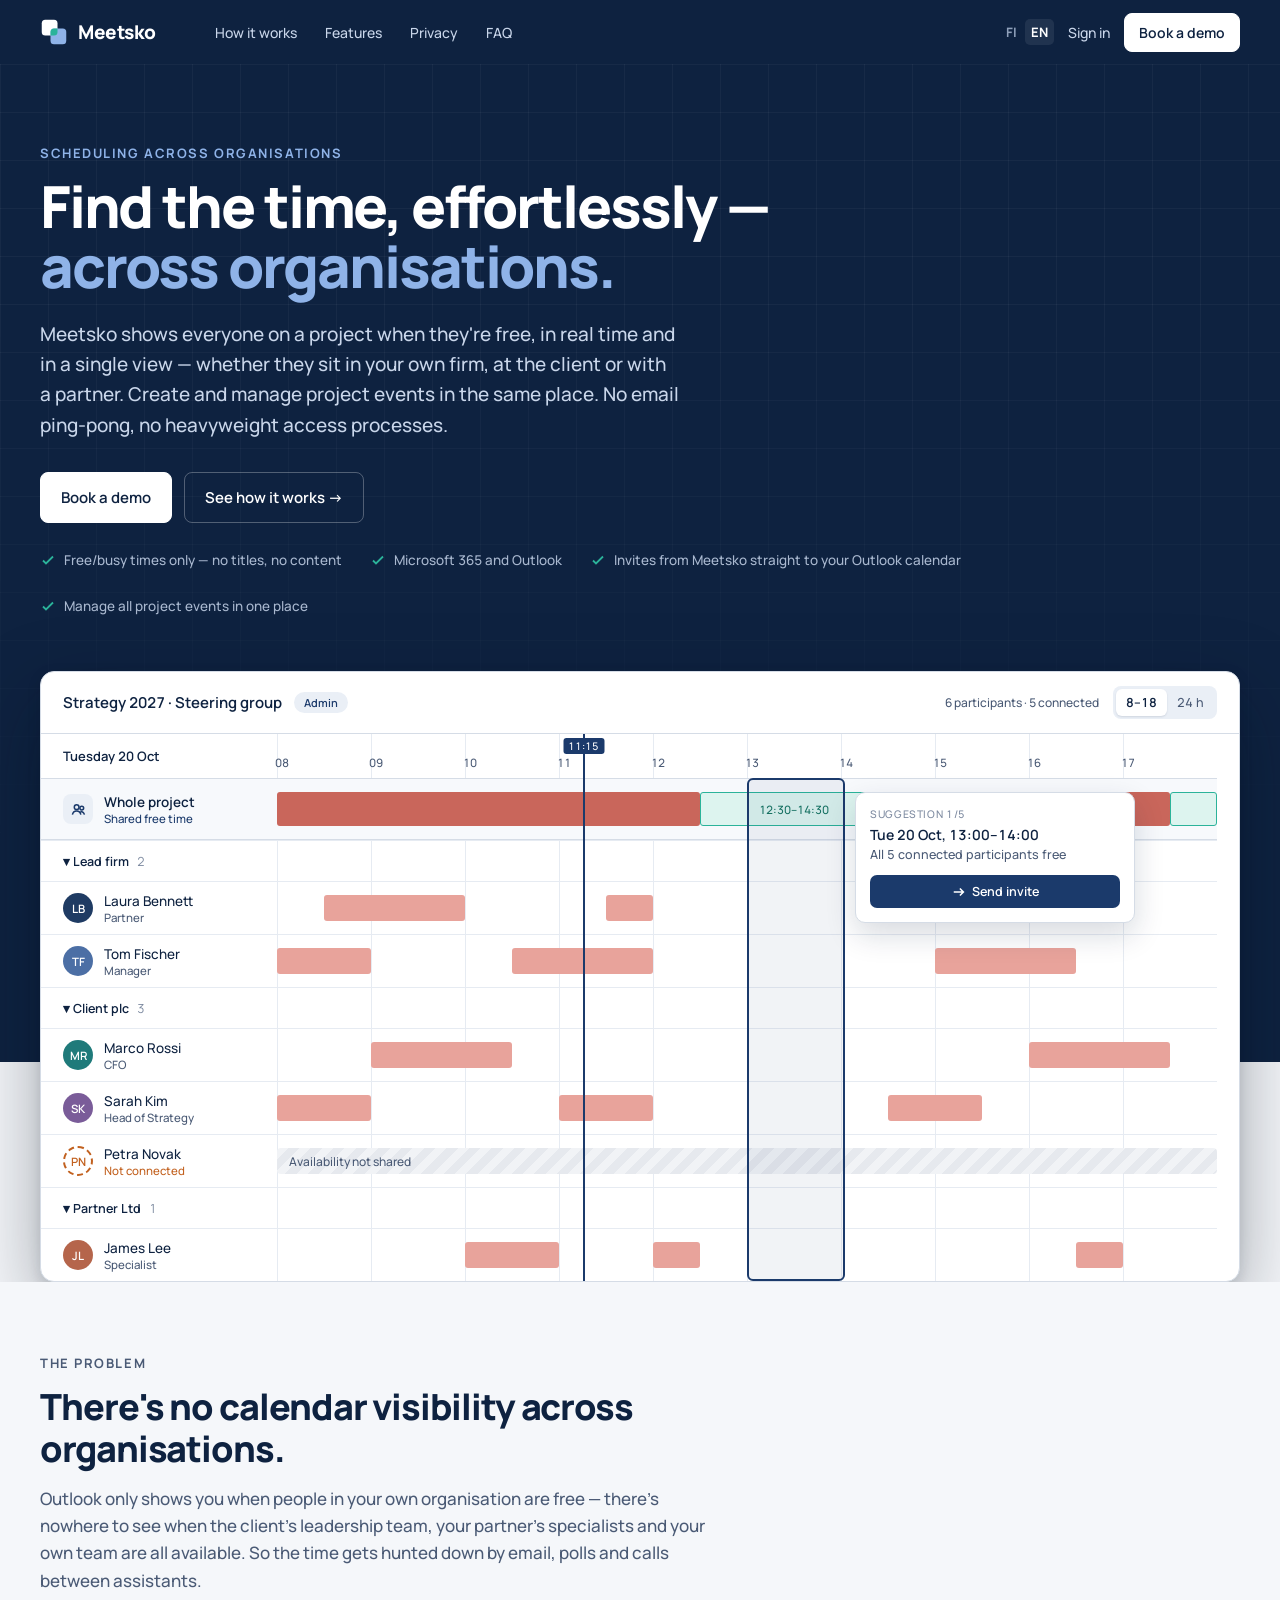
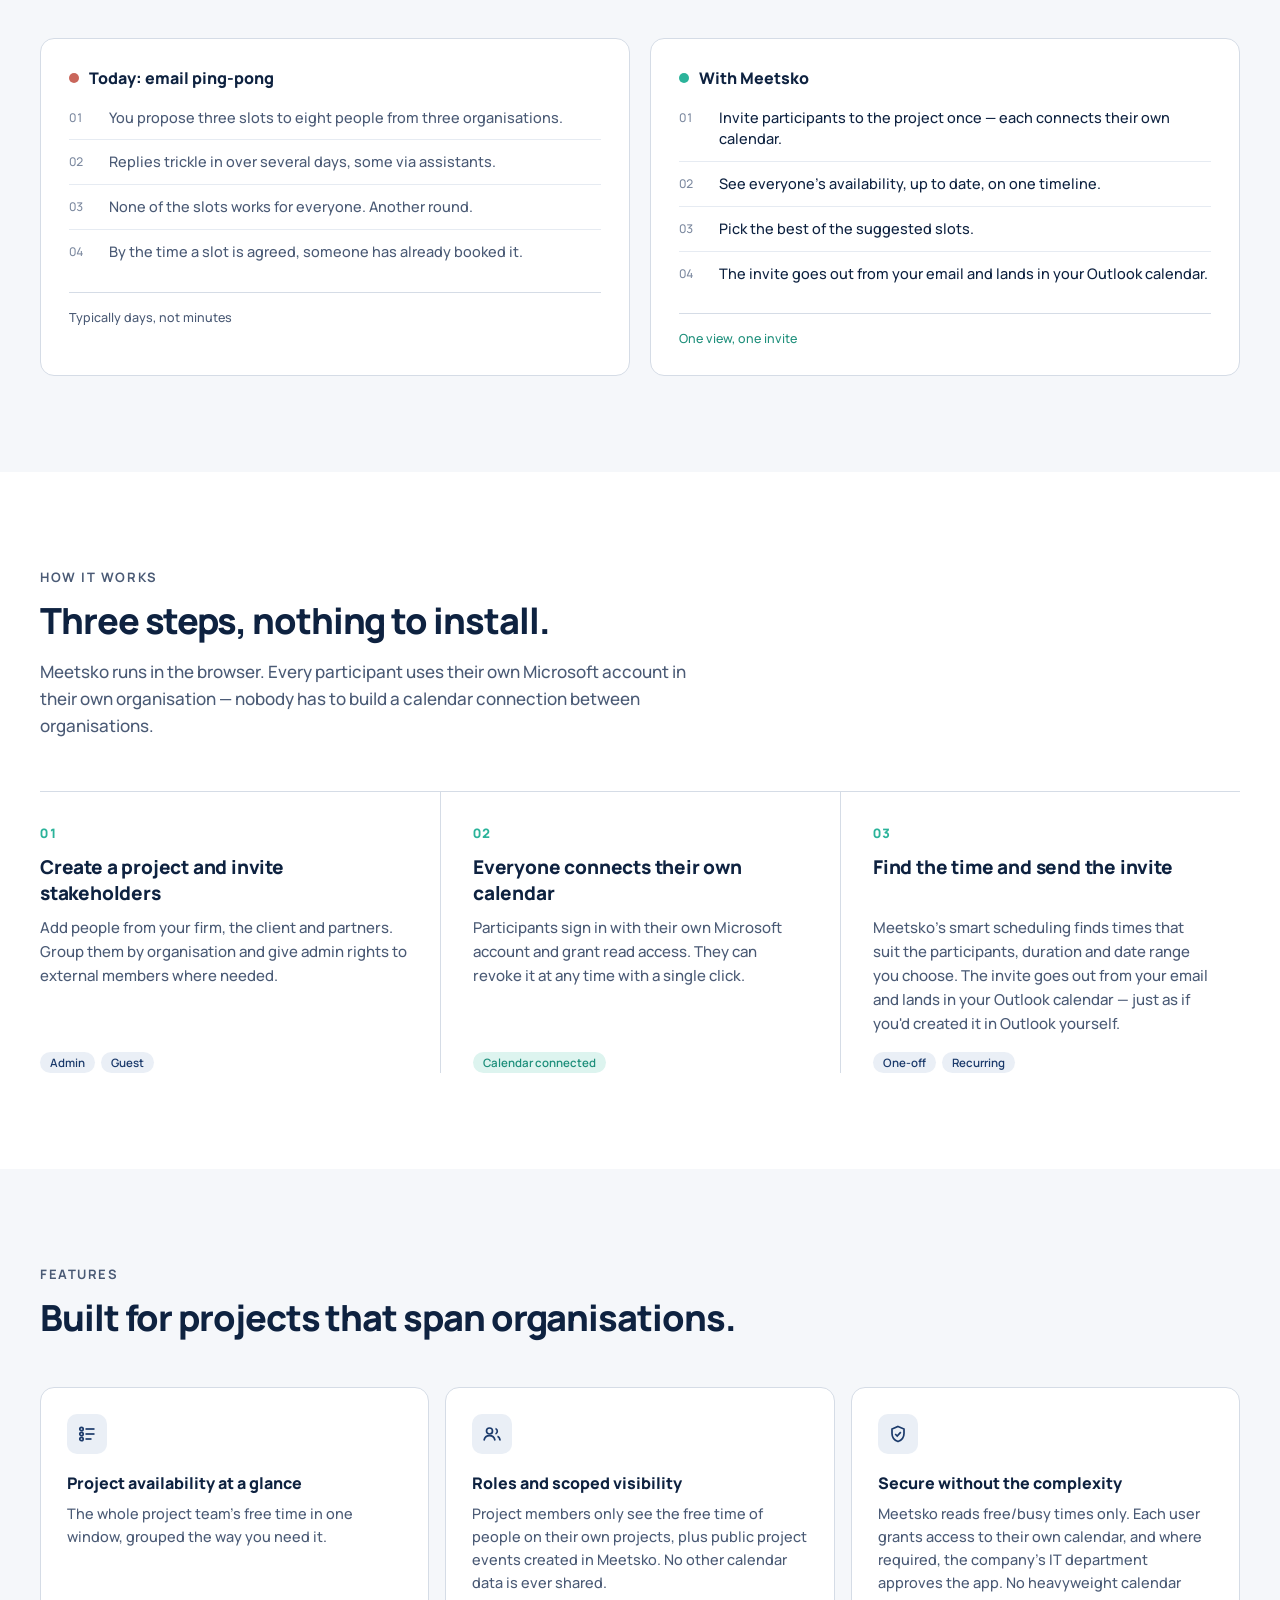
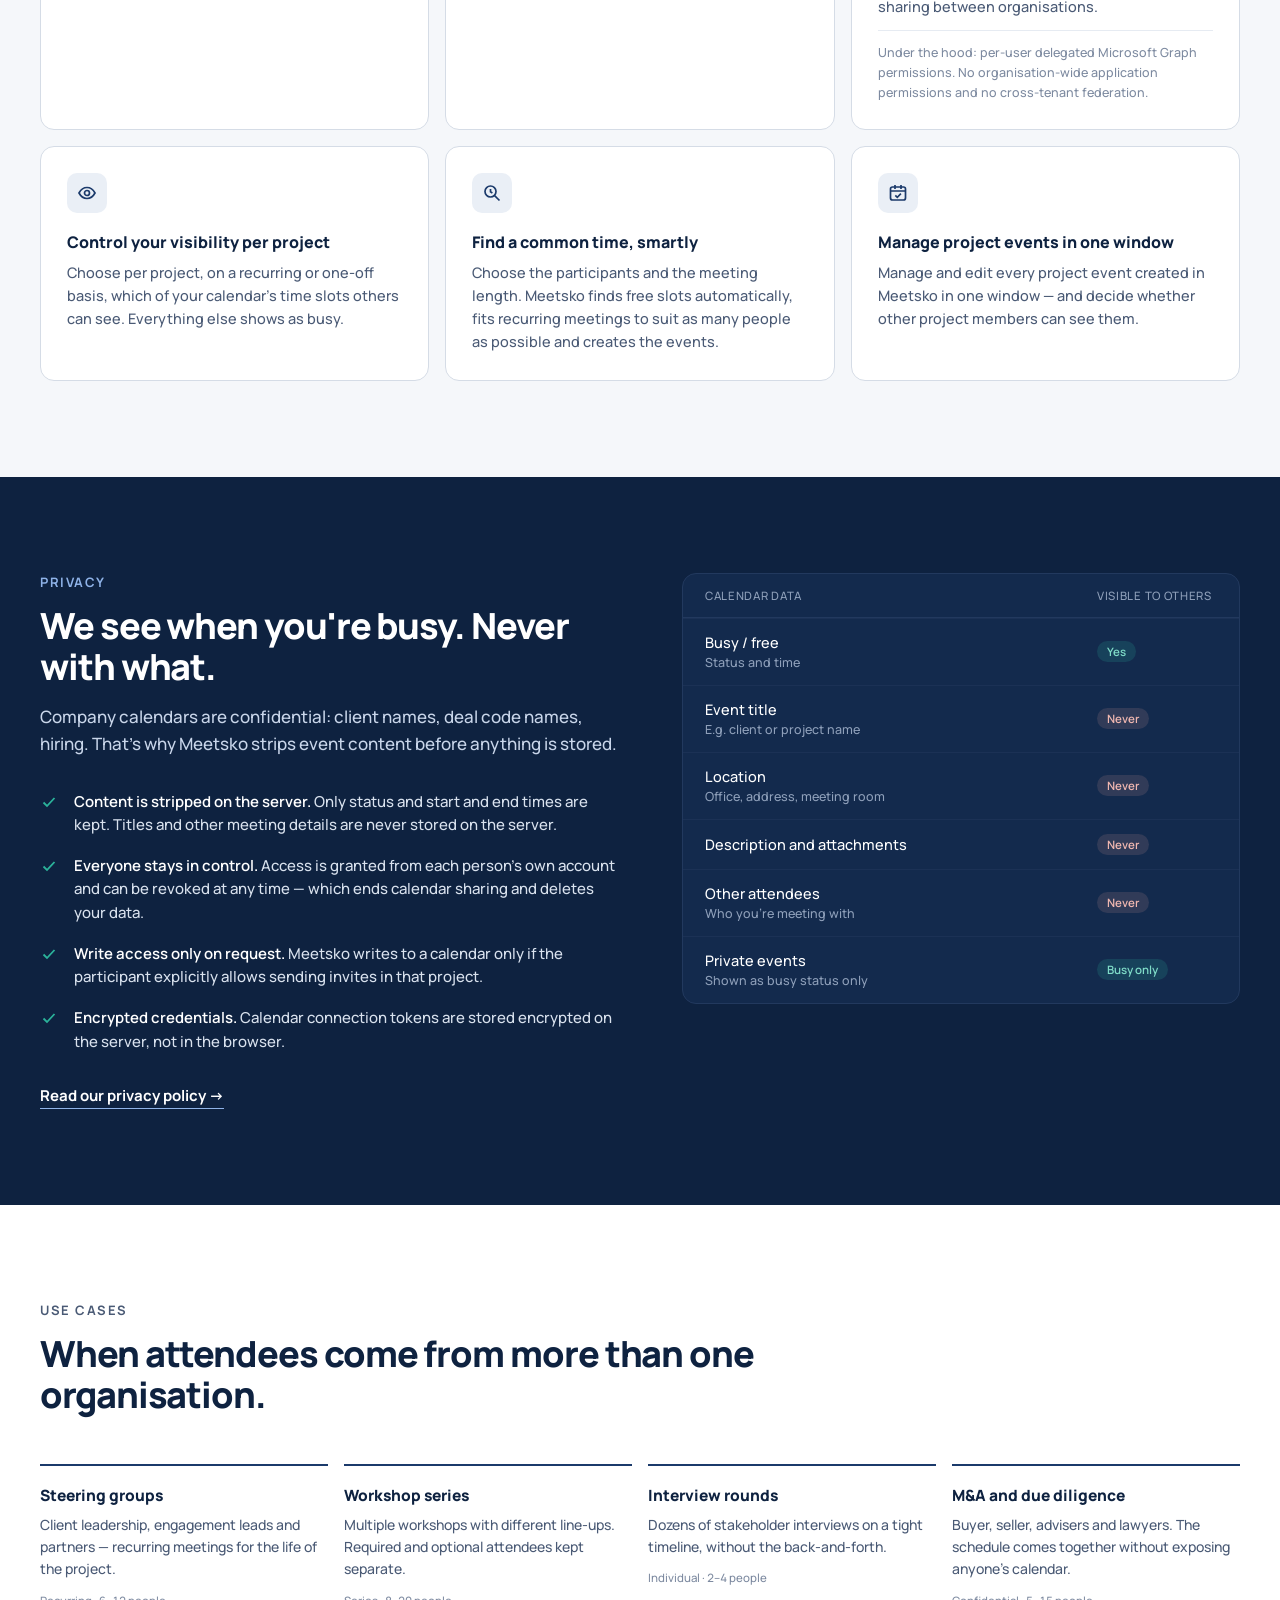
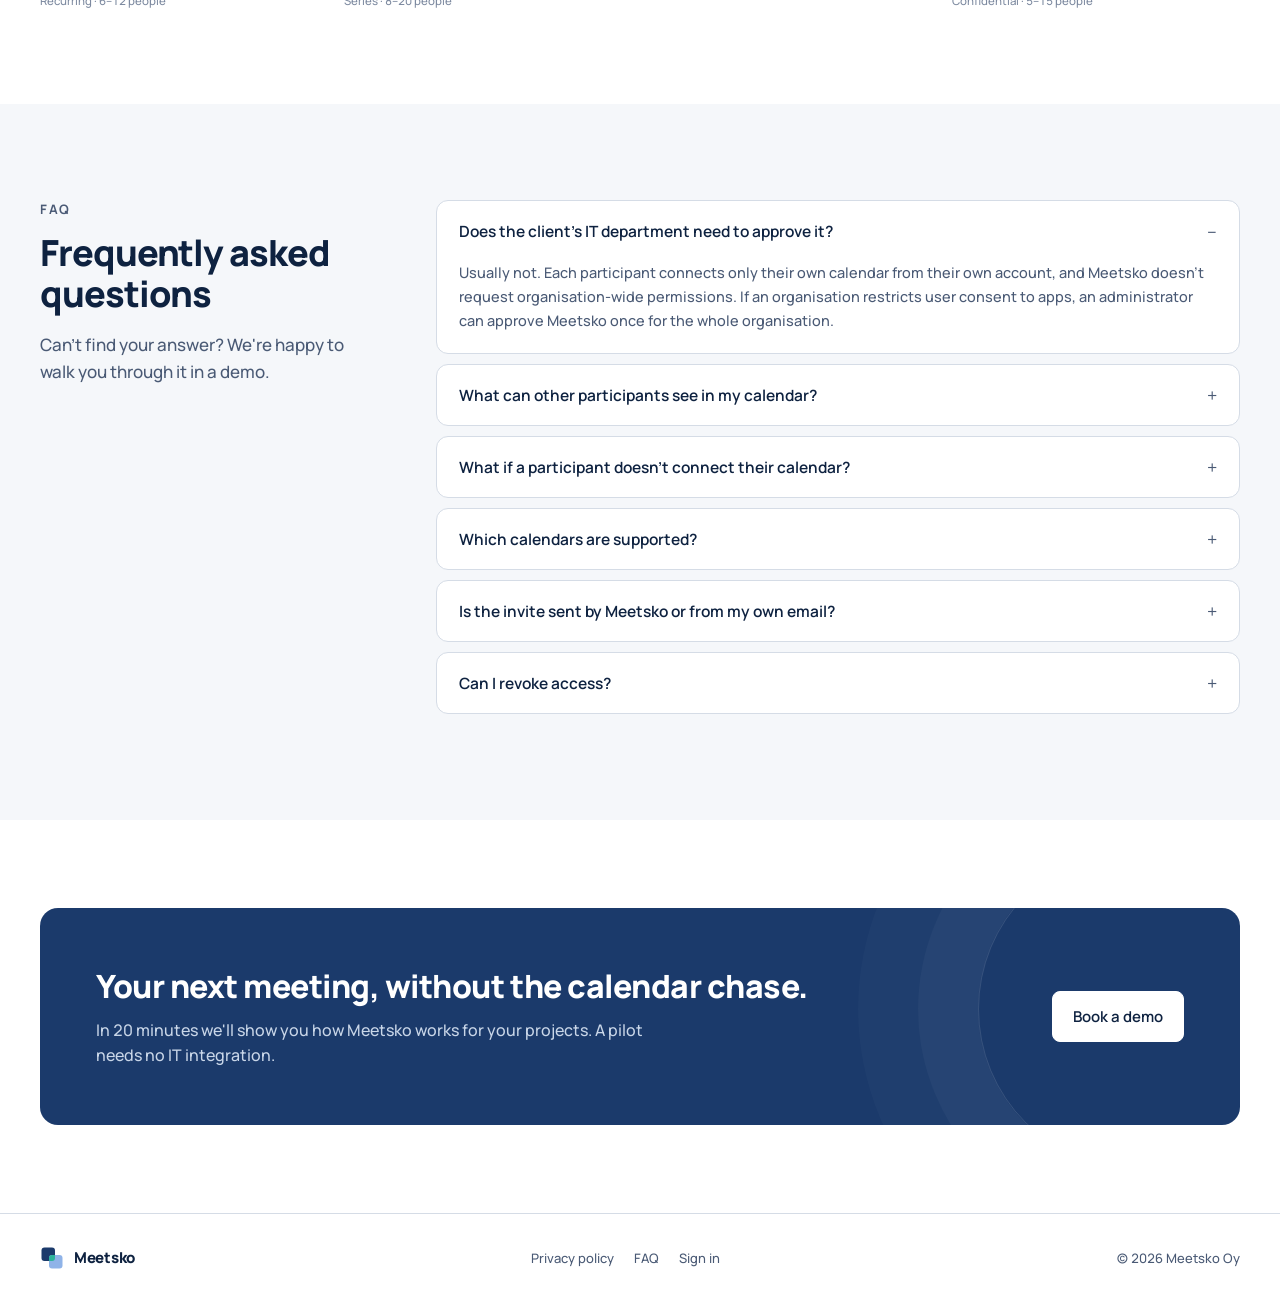
==== commit 140075c7: "Mention project events in landing page hero text Co-Authored-By: Claude Opus 5.5 <noreply@anthropic." ====
--- a/en/index.html
+++ b/en/index.html
@@ -47,7 +47,7 @@
     <div class="wrap">
       <p class="eyebrow">Scheduling across organisations</p>
       <h1>Find the time, effortlessly — <em>across organisations.</em></h1>
-      <p class="hero-lead">Meetsko shows everyone on a project when they're free, in real time and in a single view — whether they sit in your own firm, at the client or with a partner. No email ping-pong, no heavyweight access processes.</p>
+      <p class="hero-lead">Meetsko shows everyone on a project when they're free, in real time and in a single view — whether they sit in your own firm, at the client or with a partner. Create and manage project events in the same place. No email ping-pong, no heavyweight access processes.</p>
       <div class="hero-ctas">
         <a class="btn light" href="#demo">Book a demo</a>
         <a class="btn ghost" href="#how">See how it works →</a>
--- a/app.css
+++ b/app.css
@@ -1,36 +1,44 @@
-/* Yhteisikkuna — yhteinen ulkoasu kaikille sivuille.
+/* Meetsko — yhteinen ulkoasu kaikille sivuille.
    Sivut lataavat tämän ennen omaa <style>-lohkoaan:
    <link rel="stylesheet" href="/app.css" />
-   Fontit (IBM Plex Sans + Mono) ladataan sivun <head>:ssä Google Fontsista. */
+   Fontti (Manrope: otsikot 800, leipäteksti 500) ladataan sivun <head>:ssä Google Fontsista. */
 
 :root {
-  --nav-bg: #0F1B2D;
-  --page-bg: #F4F5F7;
+  /* Meetsko-brändi: Navy #0E2240, Ink #1B3A6B, Sky #8FB3E8, Mint #2BB39A, Paper #F5F7FA */
+  --navy: #0E2240;
+  --ink: #1B3A6B;
+  --sky: #8FB3E8;
+  --mint: #2BB39A;
+  --paper: #F5F7FA;
+  --nav-bg: var(--navy);
+  --page-bg: var(--paper);
   --surface: #FFFFFF;
-  --surface-muted: #F7F8FA;
-  --line: #E3E6EA;
-  --line-soft: #EEF0F3;
-  --text: #161B22;
-  --text-muted: #5B6472;
-  --text-faint: #8A93A3;
-  --primary: #1F3B63;
-  --primary-hover: #172E4D;
-  --primary-soft: #E4E9F1;
+  --surface-muted: #F7F9FC;
+  --line: #D5DCE6;
+  --line-soft: #E6EBF2;
+  --text: var(--navy);
+  --text-muted: #4A5A75;
+  --text-faint: #7D8AA0;
+  --primary: var(--ink);
+  --primary-hover: #142F58;
+  --primary-soft: #EAEFF6;
   --busy: #E8A39B;
   --busy-strong: #C9665B;
-  --free-bg: #D8EFF1;
-  --free-line: #4FA3AE;
-  --free-text: #1F5F68;
-  --ok: #1F7A7A;
-  --ok-soft: #DDF0EF;
+  --free-bg: #DDF4EF;
+  --free-line: var(--mint);
+  --free-text: #157461;
+  --ok: #1E8F7B;
+  --ok-soft: #DDF4EF;
   --warn: #C2611F;
   --danger: #C0453A;
   --danger-soft: #FBE4E1;
-  --mono: 'IBM Plex Mono', ui-monospace, Menlo, monospace;
+  /* Brändissä yksi fontti: luvut tasalevyisinä (tabular-nums) kellonaikoja varten. */
+  --mono: 'Manrope', -apple-system, 'Segoe UI', sans-serif;
 }
 
-body { font-family: 'IBM Plex Sans', -apple-system, 'Segoe UI', sans-serif; background: var(--page-bg); color: var(--text); margin: 0; }
-h1 { font-size: 28px; font-weight: 700; letter-spacing: -0.01em; margin: 0; }
+body { font-family: 'Manrope', -apple-system, 'Segoe UI', sans-serif; font-weight: 500; font-variant-numeric: tabular-nums; background: var(--page-bg); color: var(--text); margin: 0; }
+h1 { font-size: 28px; font-weight: 800; letter-spacing: -0.02em; margin: 0; }
+h2, h3 { font-weight: 800; }
 a.back { font-size: 13px; color: var(--text-muted); text-decoration: none; }
 a.back:hover { color: var(--text); }
 
@@ -51,16 +59,16 @@
 /* ---------- Yläpalkki (nav.js) ---------- */
 .app-nav { background: var(--nav-bg); color: #fff; }
 .app-nav-inner { max-width: 1360px; margin: 0 auto; padding: 0 40px; height: 64px; display: flex; align-items: center; gap: 40px; }
-.brand { display: flex; align-items: center; gap: 10px; color: #fff; text-decoration: none; font-weight: 700; font-size: 17px; }
+.brand { display: flex; align-items: center; gap: 10px; color: #fff; text-decoration: none; font-weight: 800; font-size: 19px; letter-spacing: -0.02em; }
 .nav-links { display: flex; align-items: stretch; height: 100%; gap: 8px; }
-.nav-links a { display: flex; align-items: center; padding: 0 14px; color: #C9D1DC; text-decoration: none; font-size: 14px; font-weight: 500; border-bottom: 3px solid transparent; border-top: 3px solid transparent; }
+.nav-links a { display: flex; align-items: center; padding: 0 14px; color: #C9D6EA; text-decoration: none; font-size: 14px; font-weight: 500; border-bottom: 3px solid transparent; border-top: 3px solid transparent; }
 .nav-links a:hover { color: #fff; }
-.nav-links a.active { color: #fff; font-weight: 600; border-bottom-color: #7DA2D6; }
+.nav-links a.active { color: #fff; font-weight: 700; border-bottom-color: var(--sky); }
 .nav-user { margin-left: auto; display: flex; align-items: center; gap: 16px; position: relative; }
 .nav-user-btn { background: none; border: none; color: #fff; display: flex; align-items: center; gap: 10px; padding: 0; margin: 0; font-size: 14px; font-weight: 500; }
 .nav-user-btn:hover { background: none; border: none; }
-.nav-avatar { width: 32px; height: 32px; border-radius: 50%; background: #2C3E57; display: flex; align-items: center; justify-content: center; font-size: 12px; font-weight: 600; }
-.nav-logout { background: none; border: none; color: #C9D1DC; text-decoration: underline; padding: 0; margin: 0; font-size: 13px; font-weight: 400; }
+.nav-avatar { width: 32px; height: 32px; border-radius: 50%; background: var(--ink); display: flex; align-items: center; justify-content: center; font-size: 12px; font-weight: 600; }
+.nav-logout { background: none; border: none; color: #C9D6EA; text-decoration: underline; padding: 0; margin: 0; font-size: 13px; font-weight: 400; }
 .nav-logout:hover { background: none; border: none; color: #fff; }
 
 .profile-panel { display: none; position: absolute; top: 48px; right: 0; width: 260px; background: var(--surface); color: var(--text); border: 1px solid var(--line); border-radius: 10px; padding: 16px; box-shadow: 0 8px 24px rgba(15,27,45,0.14); z-index: 20; text-align: left; }
--- a/landing.css
+++ b/landing.css
@@ -1,6 +1,6 @@
-/* Myyntisivu (index.html ja en/index.html) — app.css:n rakenne, Meetsko-brändin värit ja typografia
-   (Manrope: otsikot 800, leipäteksti 500). Sovellussivut käyttävät vielä
-   app.css:n alkuperäisiä arvoja. */
+/* Myyntisivu (index.html ja en/index.html) — app.css:n rakenne ja Meetsko-brändi
+   (Manrope: otsikot 800, leipäteksti 500). Brändiarvot ovat nyt myös app.css:ssä;
+   tämän tiedoston muuttujat ovat samat. */
 :root {
   --navy: #0E2240; --ink: #1B3A6B; --sky: #8FB3E8; --mint: #2BB39A; --paper: #F5F7FA;
   --nav-bg: var(--navy); --page-bg: var(--paper);
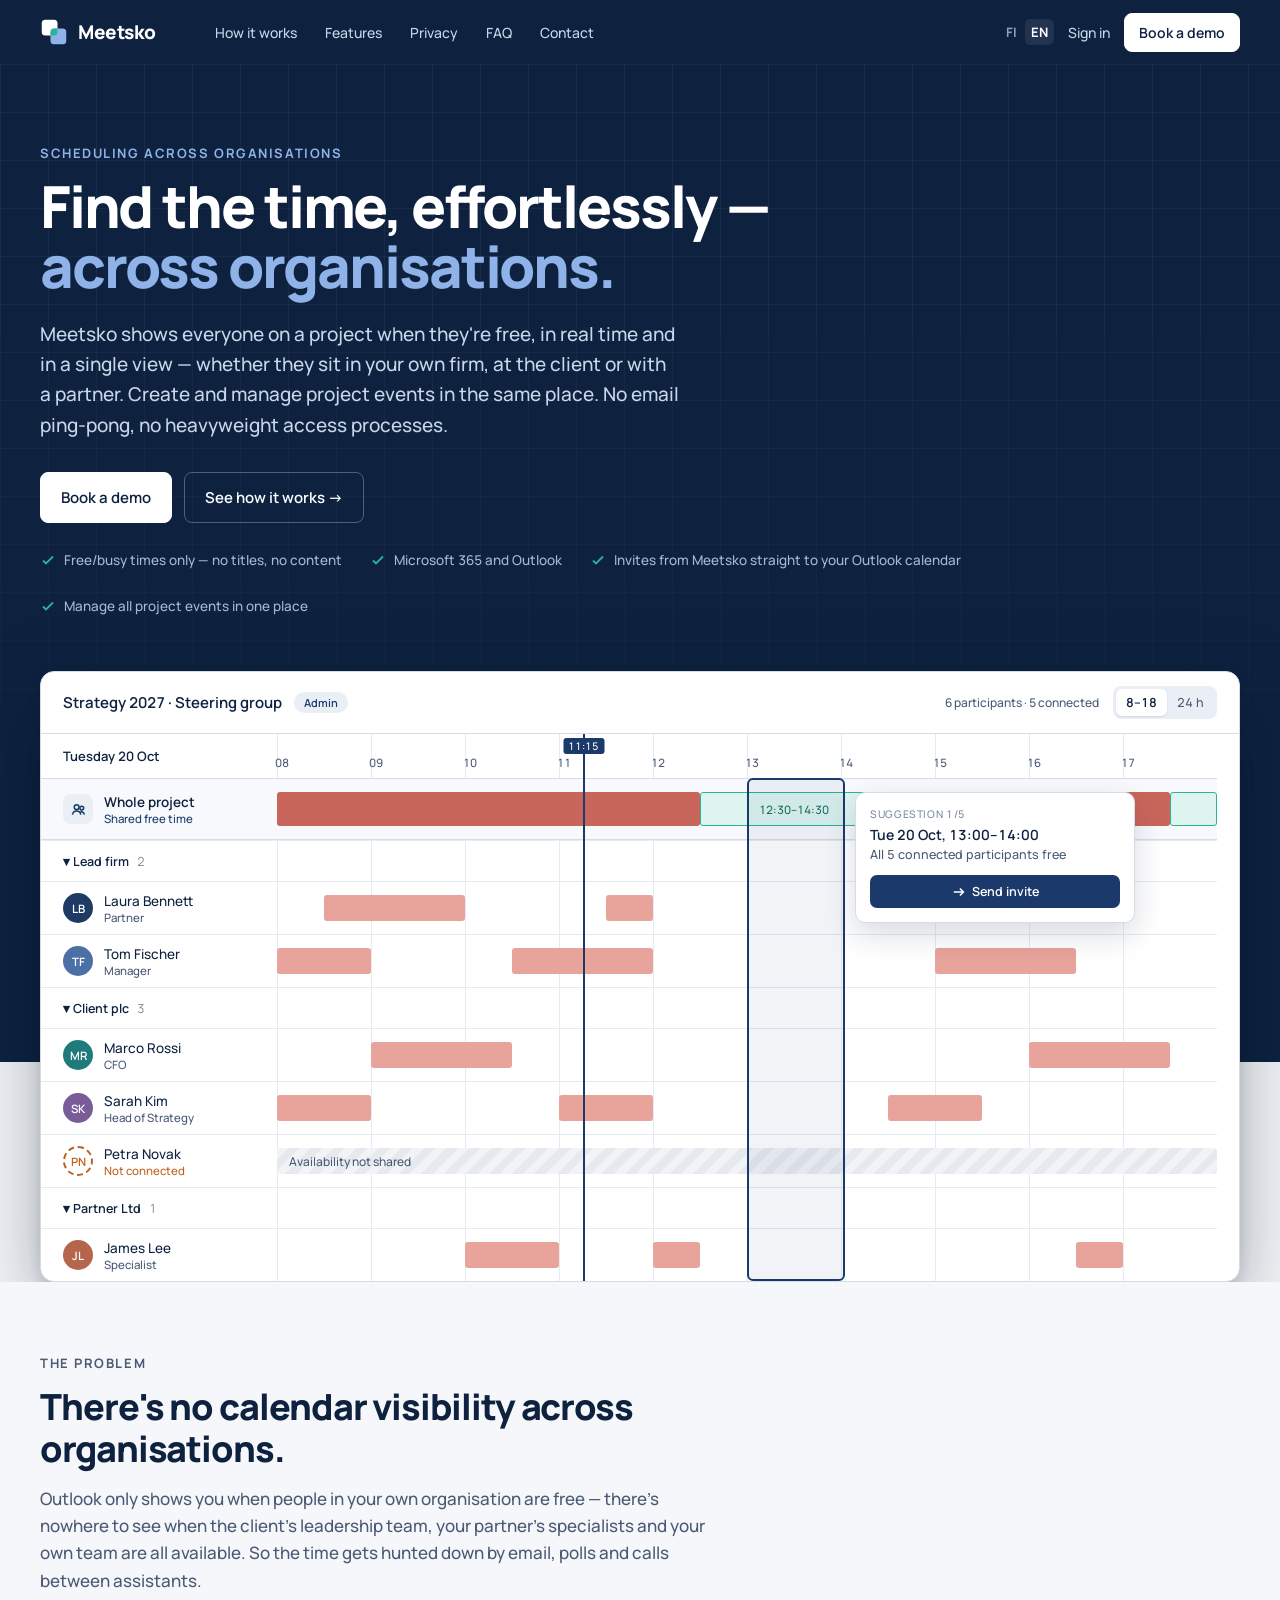
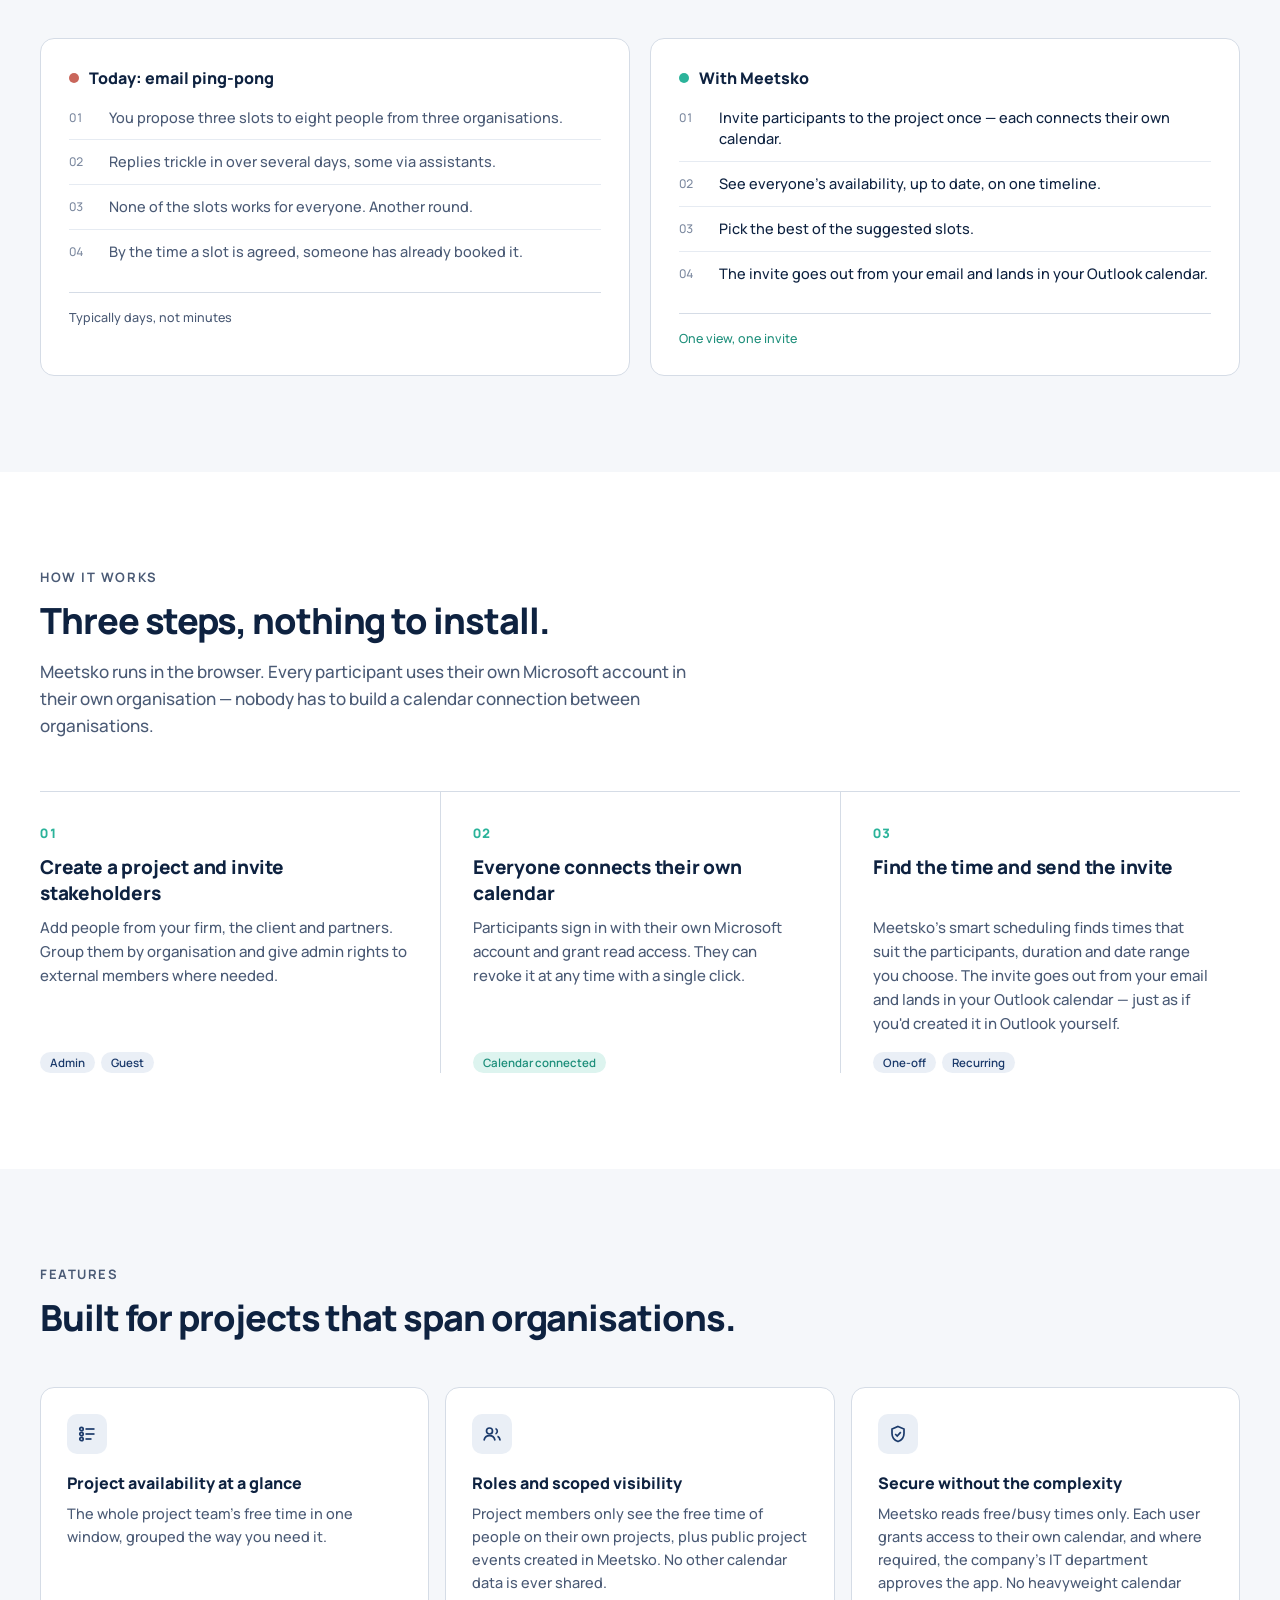
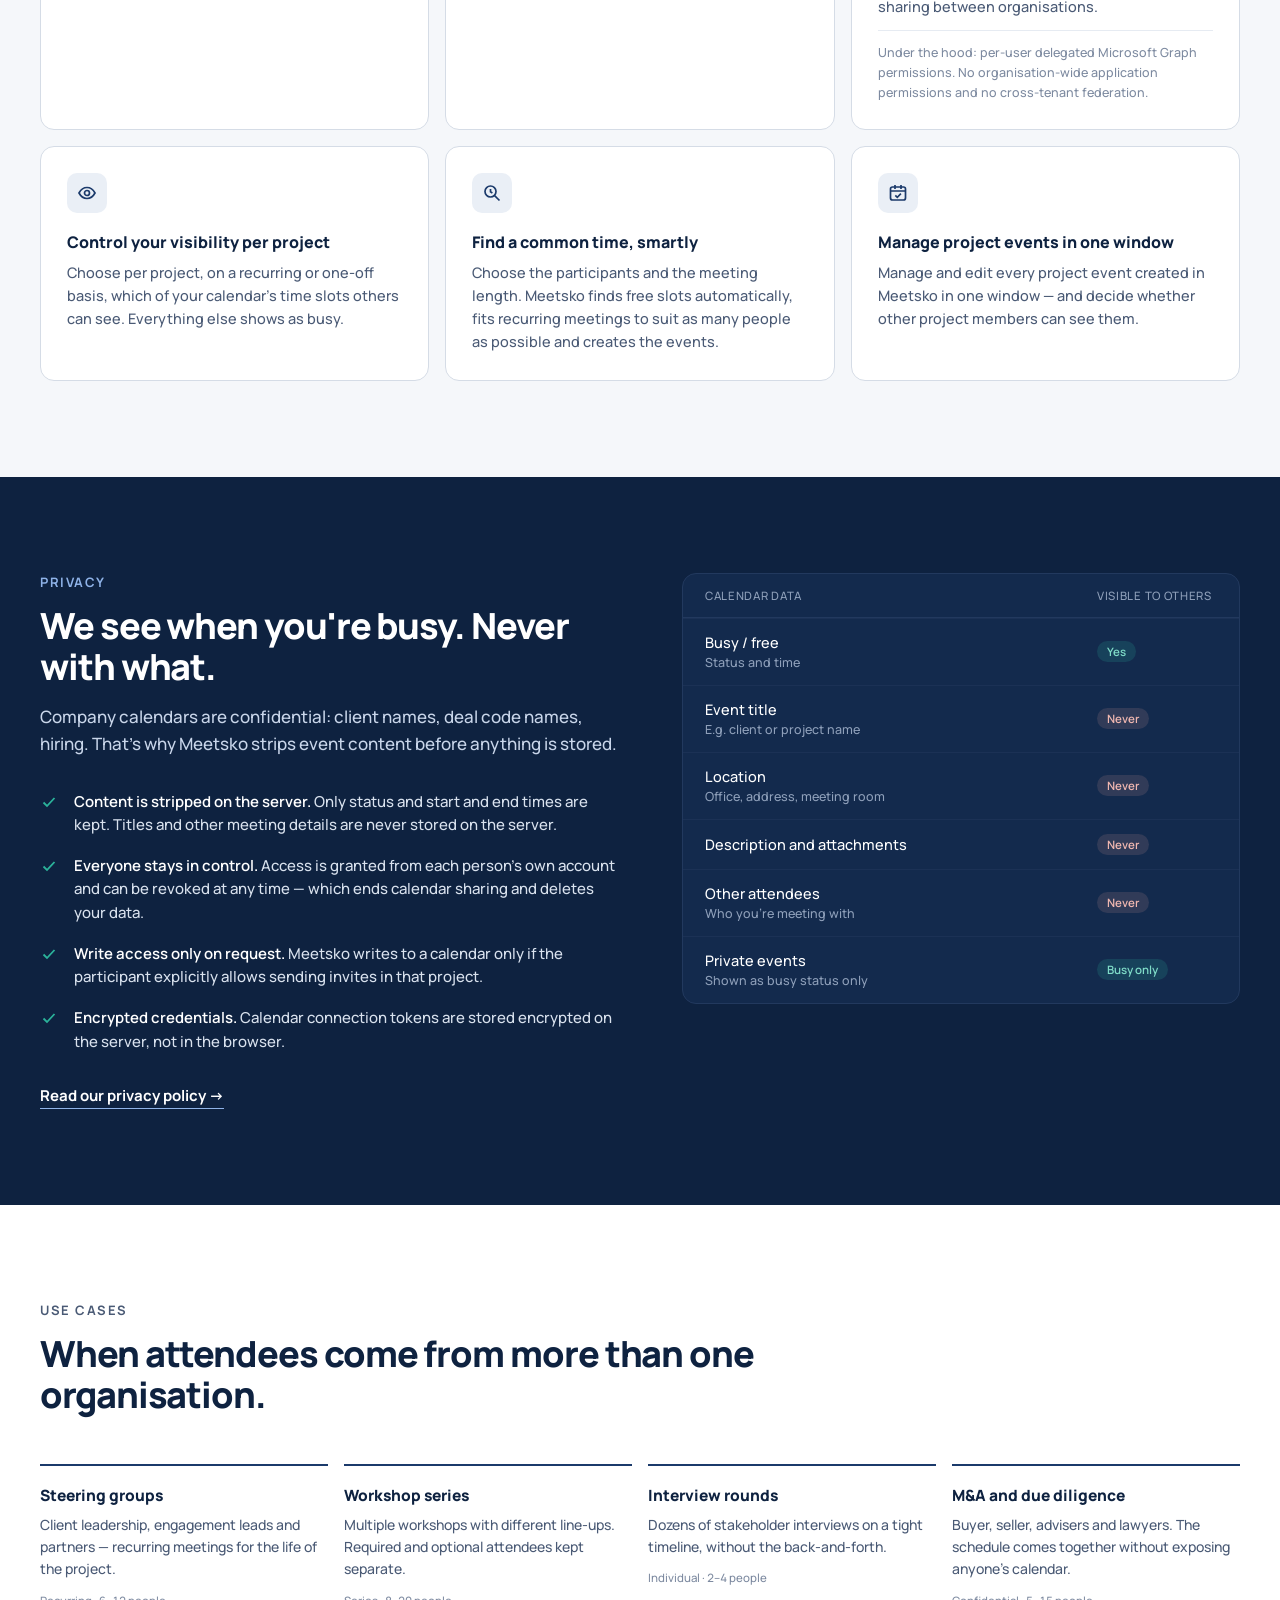
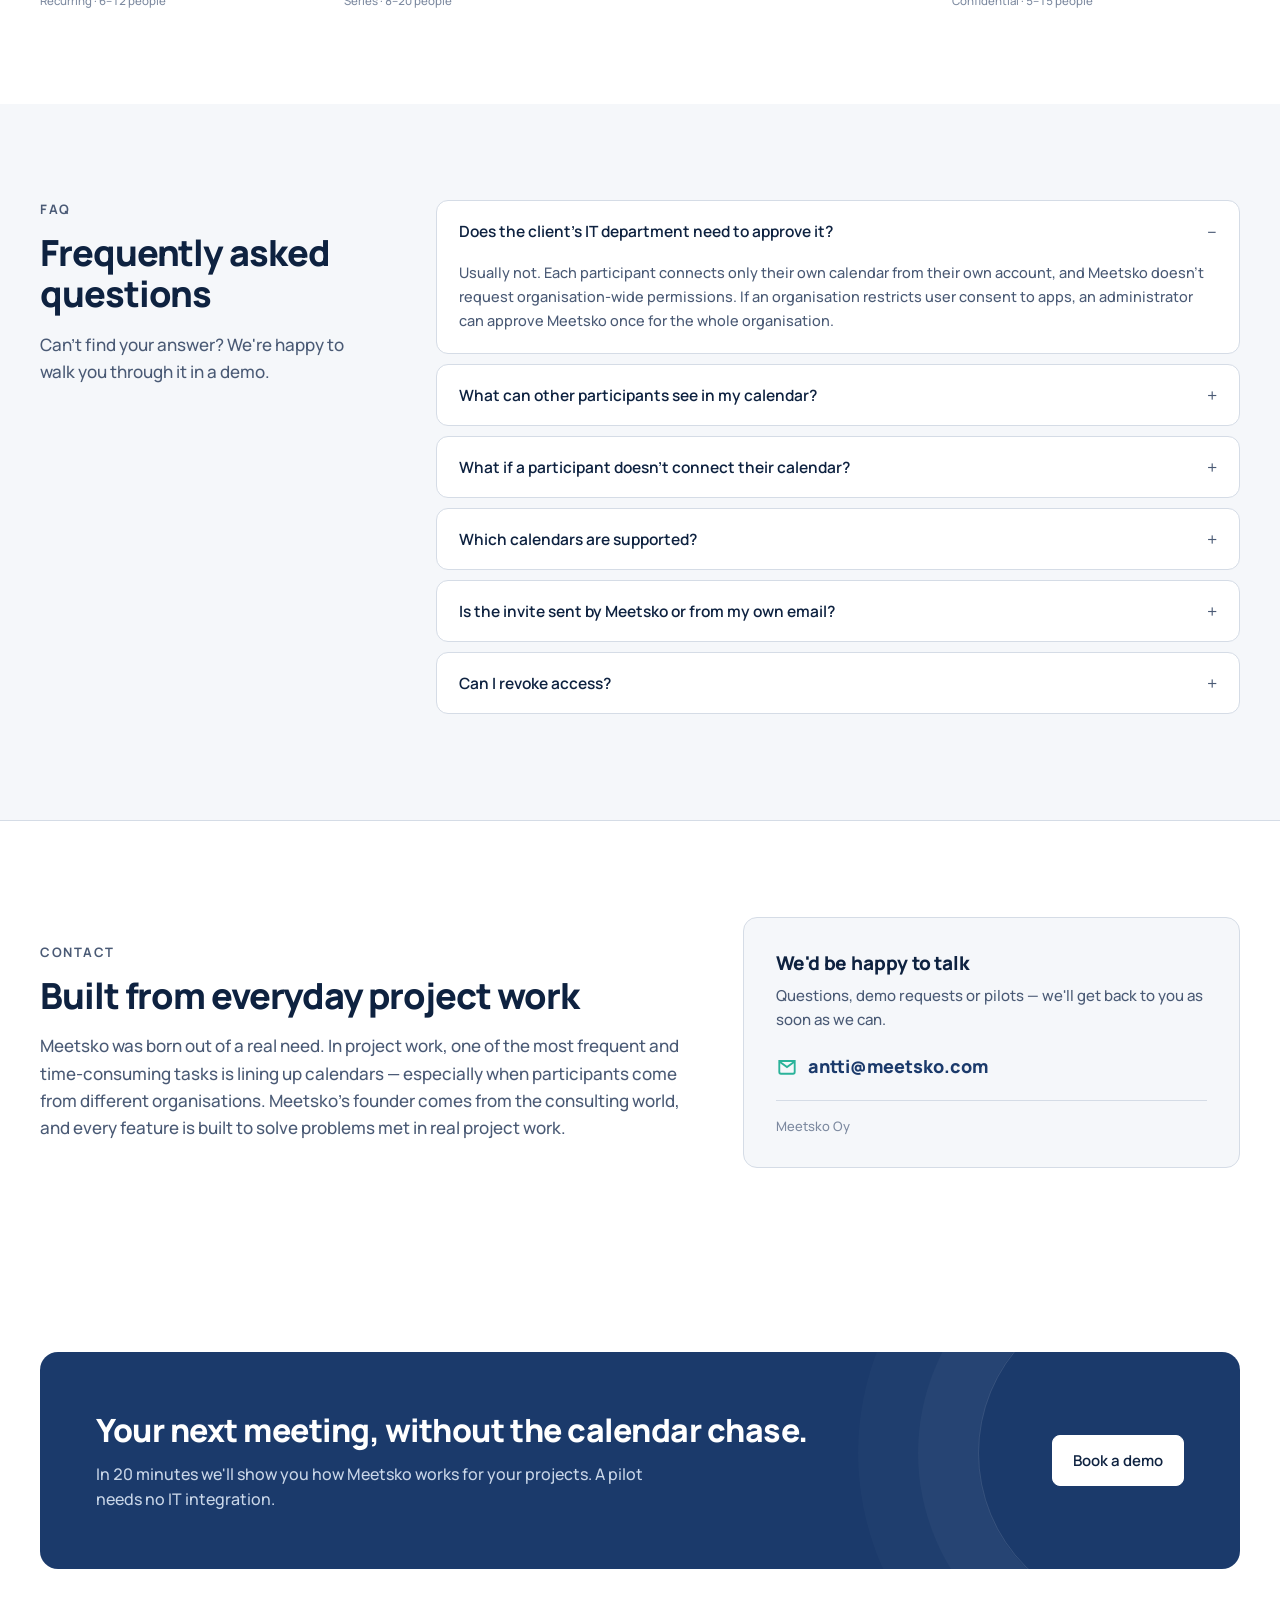
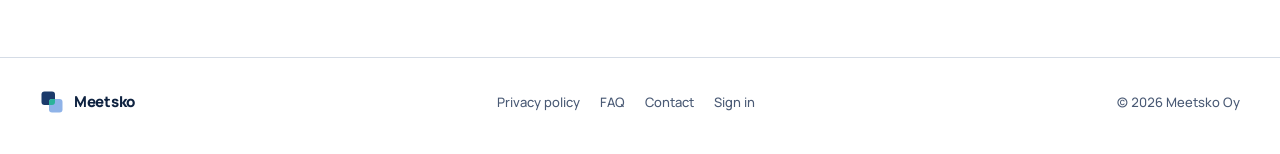
==== commit c839d8f8: "Add contact section to the landing page - New "Ota yhteyttä" / "Contact" section with the founding s" ====
--- a/en/index.html
+++ b/en/index.html
@@ -29,6 +29,7 @@
       <a href="#features">Features</a>
       <a href="#privacy">Privacy</a>
       <a href="#faq">FAQ</a>
+      <a href="#contact">Contact</a>
     </nav>
     <div class="nav-cta">
       <nav class="lang-switch" aria-label="Language">
@@ -36,7 +37,7 @@
         <a href="/en/" class="on" lang="en" hreflang="en" aria-current="page" onclick="setLang('en')">EN</a>
       </nav>
       <a class="login-link" href="/login.html">Sign in</a>
-      <a class="btn" href="#demo">Book a demo</a>
+      <a class="btn" href="mailto:antti@meetsko.com?subject=Meetsko%20demo%20request">Book a demo</a>
     </div>
   </div>
 </header>
@@ -49,7 +50,7 @@
       <h1>Find the time, effortlessly — <em>across organisations.</em></h1>
       <p class="hero-lead">Meetsko shows everyone on a project when they're free, in real time and in a single view — whether they sit in your own firm, at the client or with a partner. Create and manage project events in the same place. No email ping-pong, no heavyweight access processes.</p>
       <div class="hero-ctas">
-        <a class="btn light" href="#demo">Book a demo</a>
+        <a class="btn light" href="mailto:antti@meetsko.com?subject=Meetsko%20demo%20request">Book a demo</a>
         <a class="btn ghost" href="#how">See how it works →</a>
       </div>
       <ul class="hero-facts">
@@ -320,6 +321,23 @@
     </div>
   </section>
 
+  <!-- ============ CONTACT ============ -->
+  <section class="contact" id="contact">
+    <div class="wrap contact-grid">
+      <div>
+        <p class="eyebrow">Contact</p>
+        <h2 class="sec-h">Built from everyday project work</h2>
+        <p class="sec-lead">Meetsko was born out of a real need. In project work, one of the most frequent and time-consuming tasks is lining up calendars — especially when participants come from different organisations. Meetsko's founder comes from the consulting world, and every feature is built to solve problems met in real project work.</p>
+      </div>
+      <div class="contact-card">
+        <h3>We'd be happy to talk</h3>
+        <p>Questions, demo requests or pilots — we'll get back to you as soon as we can.</p>
+        <a class="contact-mail" href="mailto:antti@meetsko.com"><svg viewBox="0 0 20 20" fill="none" stroke="currentColor" stroke-width="1.7" aria-hidden="true"><path d="M3 5.5h14v10a1.5 1.5 0 0 1-1.5 1.5h-11A1.5 1.5 0 0 1 3 15.5z"/><path d="M3 6l7 5 7-5"/></svg>antti@meetsko.com</a>
+        <div class="contact-co">Meetsko Oy</div>
+      </div>
+    </div>
+  </section>
+
   <!-- ============ CTA ============ -->
   <section class="cta" id="demo">
     <div class="wrap">
@@ -329,7 +347,7 @@
           <p>In 20 minutes we'll show you how Meetsko works for your projects. A pilot needs no IT integration.</p>
         </div>
         <div class="hero-ctas">
-          <a class="btn light" href="mailto:?subject=Meetsko%20demo%20request">Book a demo</a>
+          <a class="btn light" href="mailto:antti@meetsko.com?subject=Meetsko%20demo%20request">Book a demo</a>
         </div>
       </div>
     </div>
@@ -345,6 +363,7 @@
     <nav>
       <a href="/en/privacy-policy.html">Privacy policy</a>
       <a href="#faq">FAQ</a>
+      <a href="#contact">Contact</a>
       <a href="/login.html">Sign in</a>
     </nav>
     <span>© 2026 Meetsko Oy</span>
--- a/app.css
+++ b/app.css
@@ -127,6 +127,13 @@
 .banner.ok { background: var(--ok-soft); color: #165C5C; }
 .banner.error { background: var(--danger-soft); color: #9C2C22; }
 
+/* ---------- Istunto vanhentunut (nav.js: AppNav.showSessionExpired) ---------- */
+body.session-expired > *:not(.session-expired-backdrop) { filter: blur(4px); pointer-events: none; user-select: none; }
+.session-expired-backdrop { position: fixed; inset: 0; background: rgba(14,34,64,0.35); display: flex; align-items: center; justify-content: center; z-index: 1000; padding: 16px; }
+.session-expired-box { background: var(--surface); border-radius: 12px; padding: 28px; max-width: 400px; width: 100%; box-shadow: 0 16px 48px rgba(14,34,64,0.25); text-align: center; }
+.session-expired-box h2 { font-size: 18px; margin: 0 0 8px; }
+.session-expired-box p { font-size: 14px; color: var(--text-muted); margin: 0 0 20px; }
+
 @media (max-width: 900px) {
   .app-nav-inner, .page { padding-left: 16px; padding-right: 16px; }
   .app-nav-inner { gap: 16px; }
--- a/landing.css
+++ b/landing.css
@@ -24,7 +24,7 @@
 /* Yläpalkki */
 .app-nav { position: sticky; top: 0; z-index: 40; }
 .landing-links { display: flex; gap: 4px; margin-left: 8px; }
-.landing-links a { color: #C9D6EA; text-decoration: none; font-size: 14px; font-weight: 500; padding: 8px 12px; border-radius: 6px; }
+.landing-links a { color: #C9D6EA; text-decoration: none; font-size: 14px; font-weight: 500; padding: 8px 12px; border-radius: 6px; white-space: nowrap; }
 .landing-links a:hover { color: #fff; background: rgba(255,255,255,0.06); }
 .nav-cta { margin-left: auto; display: flex; align-items: center; gap: 14px; }
 .nav-cta .login-link { color: #C9D6EA; font-size: 14px; text-decoration: none; }
@@ -179,6 +179,20 @@
 .faq details[open] summary::after { content: "–"; }
 .faq details p { margin: 0; padding: 0 22px 20px; font-size: 14.5px; line-height: 1.65; color: var(--text-muted); }
 
+/* Ota yhteyttä */
+.contact { border-top: 1px solid var(--line); }
+.contact-grid { display: grid; grid-template-columns: 1.3fr 1fr; gap: 56px; align-items: center; }
+.contact-card { background: var(--page-bg); border: 1px solid var(--line); border-radius: 14px; padding: 32px; }
+.contact-card h3 { font-size: 19px; margin: 0 0 8px; letter-spacing: -0.01em; }
+.contact-card p { margin: 0 0 22px; font-size: 15px; line-height: 1.6; color: var(--text-muted); }
+.contact-mail { display: inline-flex; align-items: center; gap: 10px; font-size: 18px; font-weight: 800; color: var(--primary); text-decoration: none; word-break: break-all; }
+.contact-mail svg { width: 22px; height: 22px; flex: none; color: var(--mint); }
+.contact-mail:hover { text-decoration: underline; }
+.contact-co { margin-top: 18px; padding-top: 16px; border-top: 1px solid var(--line); font-size: 13px; color: var(--text-faint); }
+/* Viisi ankkurilinkkiä ei mahdu kapeampaan yläpalkkiin. */
+@media (max-width: 1140px) { .landing-links { display: none; } }
+@media (max-width: 1000px) { .contact-grid { grid-template-columns: 1fr; gap: 32px; } }
+
 /* CTA ja alatunniste */
 .cta { padding: 88px 0; }
 .cta-box { background: var(--primary); color: #fff; border-radius: 18px; padding: 56px; display: grid; grid-template-columns: 1fr auto; gap: 32px; align-items: center; position: relative; overflow: hidden; }
@@ -192,6 +206,32 @@
 footer nav { display: flex; gap: 20px; flex-wrap: wrap; }
 footer a { color: var(--text-muted); text-decoration: none; }
 footer a:hover { color: var(--text); }
+
+/* Tietosuojaseloste (tietosuojaseloste.html ja en/privacy-policy.html) */
+.policy-head { background: var(--nav-bg); color: #fff; padding: 64px 0 48px; }
+.policy-head .eyebrow { color: var(--sky); }
+.policy-head h1 { font-size: 44px; font-weight: 800; letter-spacing: -0.03em; line-height: 1.1; margin: 0 0 14px; }
+.policy-head p { color: #C9D6EA; font-size: 16px; line-height: 1.6; margin: 0; max-width: 720px; }
+.policy-head .meta { margin-top: 18px; font-size: 13.5px; color: #A9B8CF; }
+.policy { padding: 48px 0 80px; background: var(--page-bg); }
+.policy-body { max-width: 860px; font-size: 15.5px; line-height: 1.65; color: var(--text); }
+.policy-body h2 { font-size: 22px; letter-spacing: -0.015em; margin: 44px 0 12px; scroll-margin-top: 80px; }
+.policy-body h3 { font-size: 16px; margin: 24px 0 8px; scroll-margin-top: 80px; }
+.policy-body p { margin: 0 0 14px; }
+.policy-body ul, .policy-body ol { margin: 0 0 14px; padding-left: 22px; }
+.policy-body li { margin: 4px 0; }
+.policy-body a { color: var(--ink); }
+.policy-toc { background: var(--surface); border: 1px solid var(--line); border-radius: 12px; padding: 18px 22px; margin-bottom: 8px; }
+.policy-toc p { font-weight: 700; margin: 0 0 8px; }
+.policy-toc ol { columns: 2; column-gap: 32px; margin: 0; font-size: 14.5px; }
+.policy-toc a { text-decoration: none; }
+.policy-toc a:hover { text-decoration: underline; }
+.policy-table { width: 100%; border-collapse: collapse; margin: 6px 0 18px; font-size: 14.5px; background: var(--surface); border: 1px solid var(--line); border-radius: 10px; overflow: hidden; }
+.policy-table th, .policy-table td { text-align: left; vertical-align: top; padding: 10px 14px; border-bottom: 1px solid var(--line-soft); }
+.policy-table th { background: var(--primary-soft); font-weight: 700; font-size: 13.5px; }
+.policy-table tr:last-child td { border-bottom: none; }
+.policy-scroll { overflow-x: auto; }
+.policy-note { background: var(--free-bg); border-left: 3px solid var(--mint); padding: 12px 16px; border-radius: 0 8px 8px 0; margin: 0 0 16px; }
 
 @media (max-width: 1000px) {
   .feat-grid { grid-template-columns: 1fr 1fr; }
@@ -219,4 +259,8 @@
   .cta-box h2 { font-size: 24px; }
   .nav-cta .login-link { display: none; }
   .dt-head, .dt-row { grid-template-columns: 1fr 96px; padding-left: 16px; padding-right: 16px; }
+  .policy-head { padding: 40px 0 32px; }
+  .policy-head h1 { font-size: 30px; }
+  .policy-toc ol { columns: 1; }
+  .policy-table { min-width: 520px; }
 }
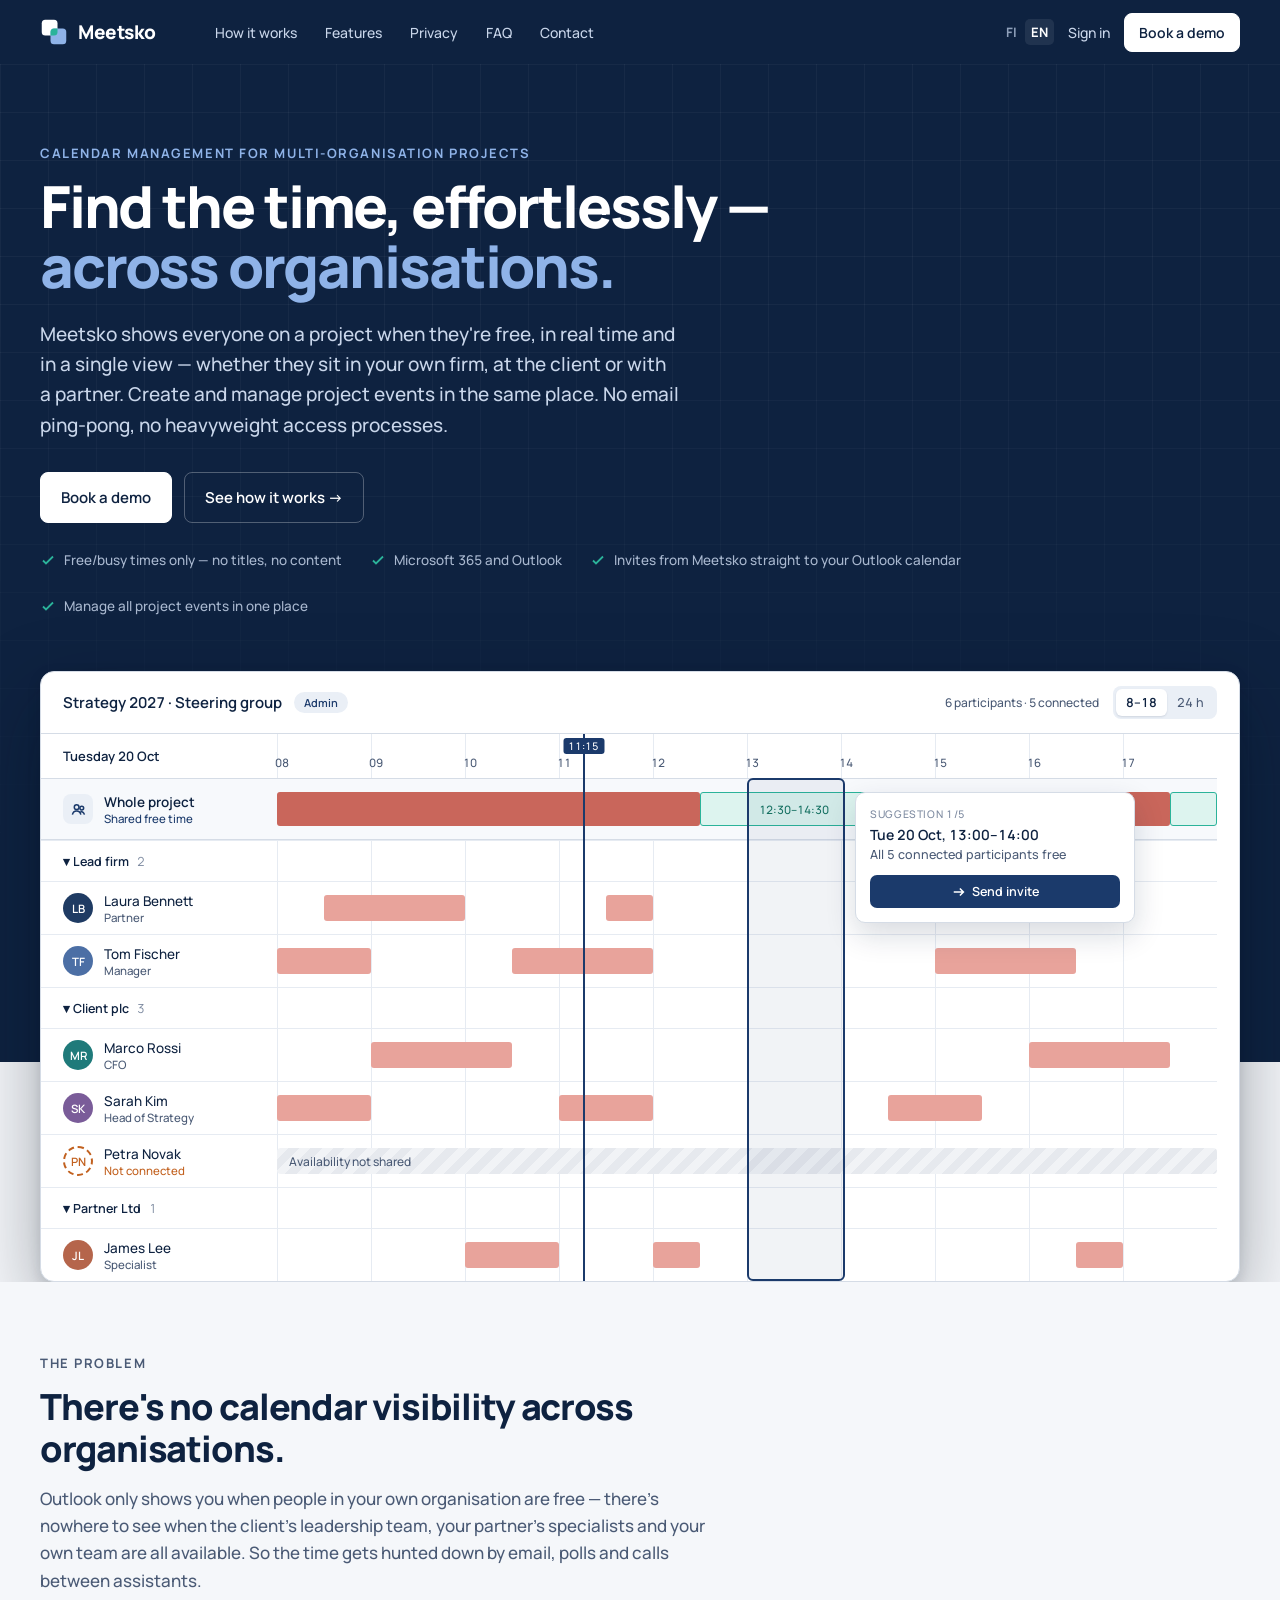
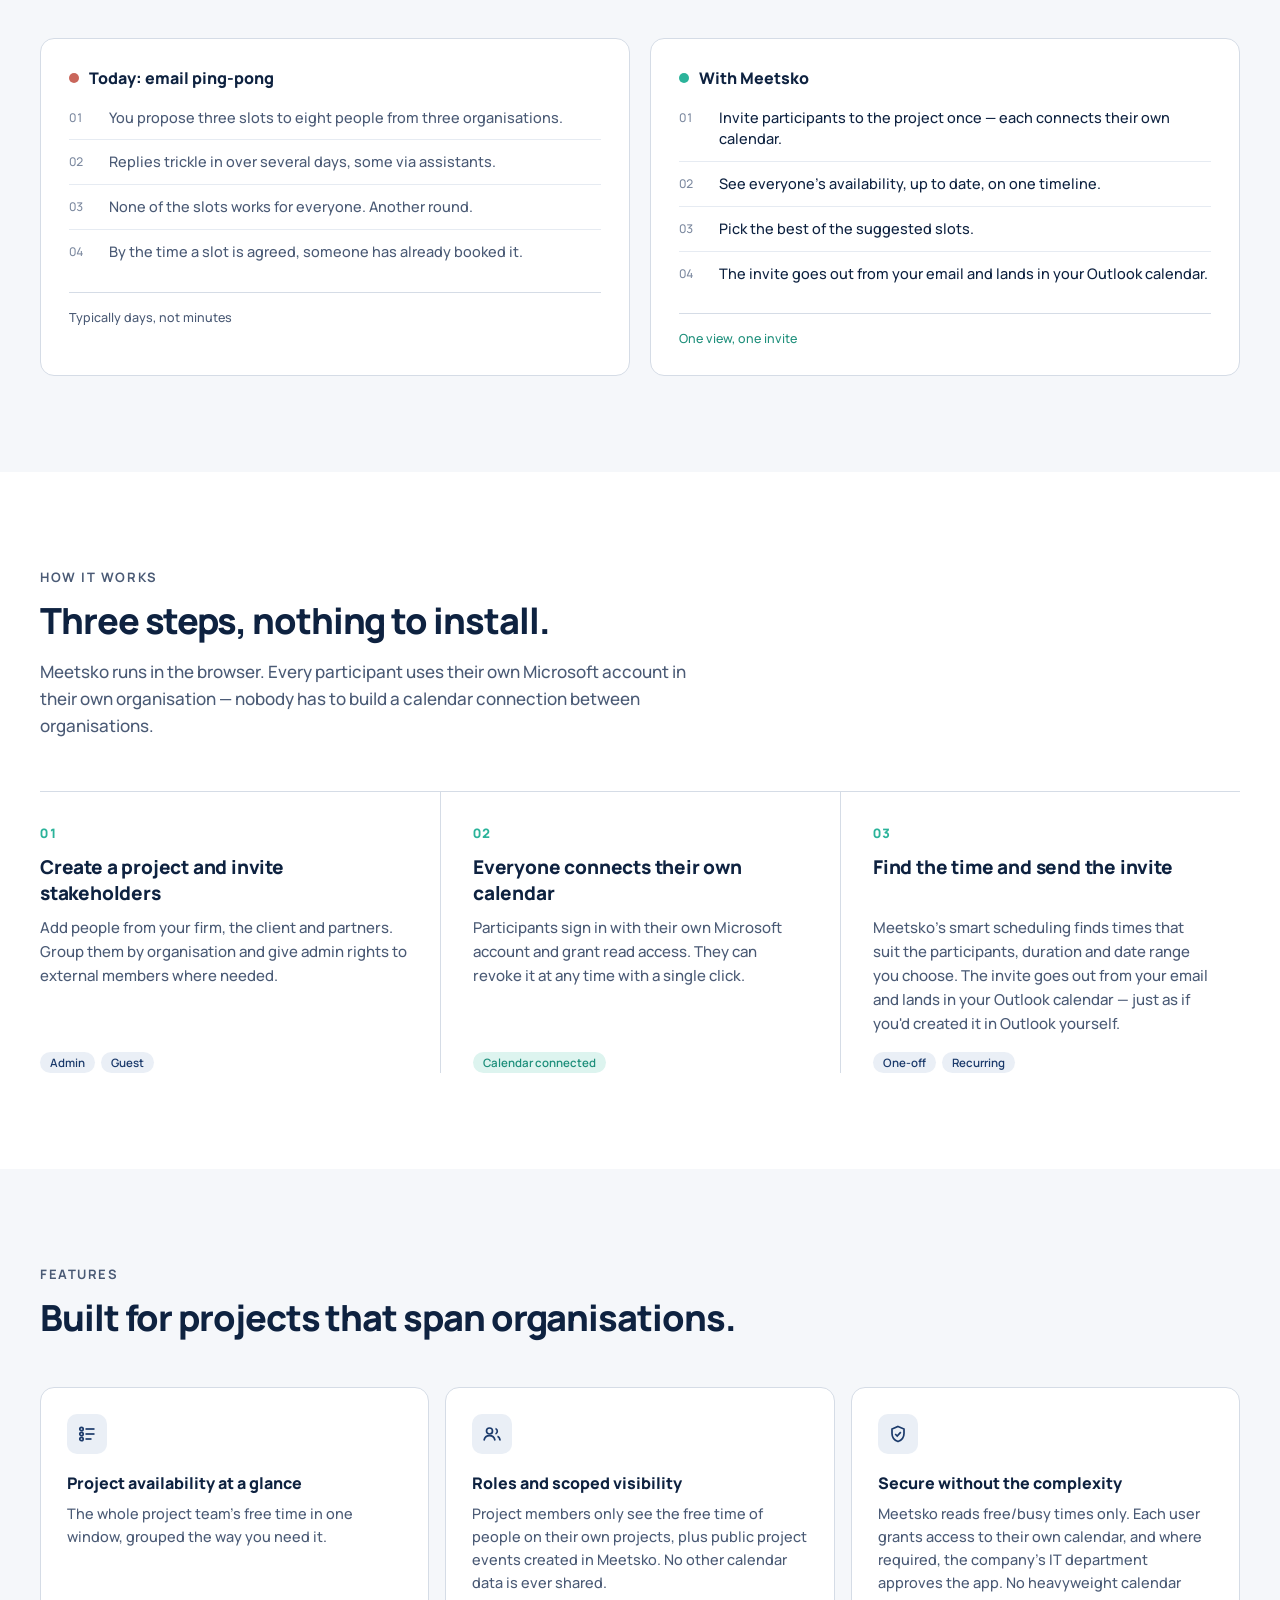
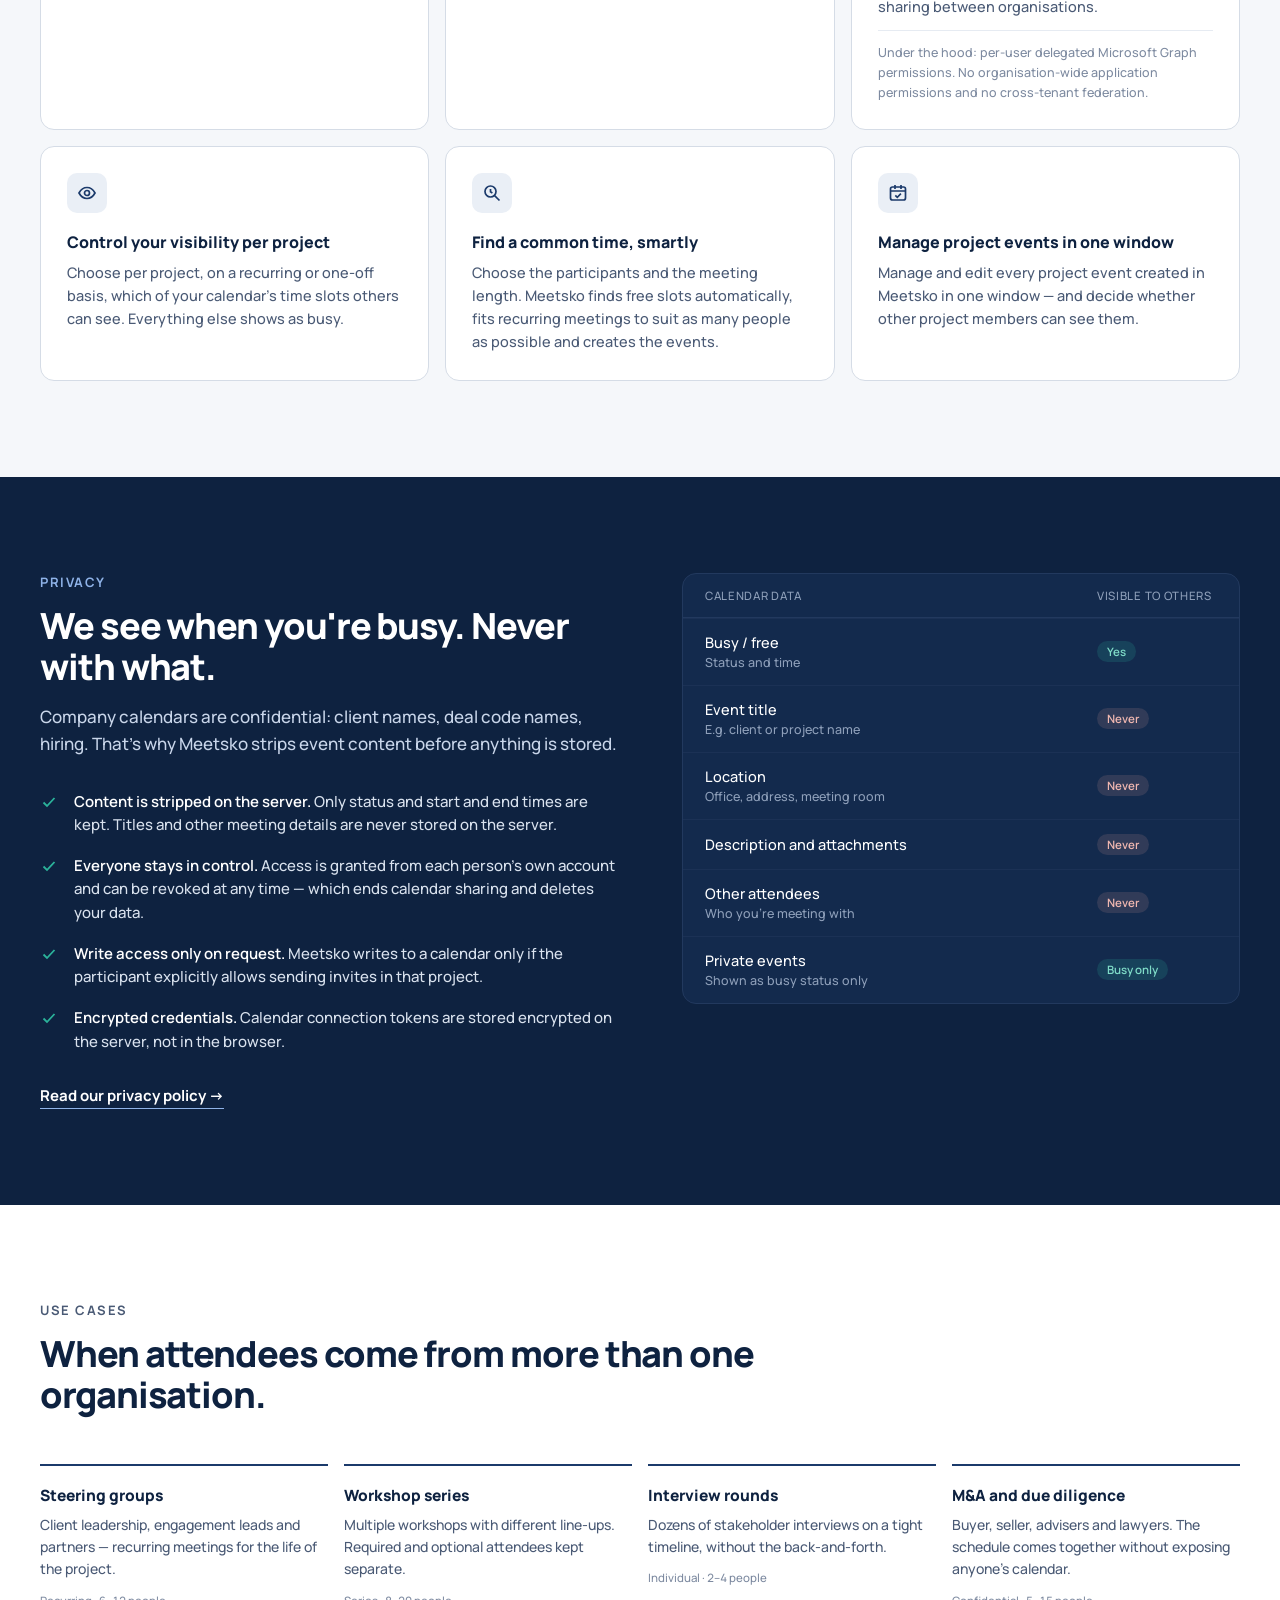
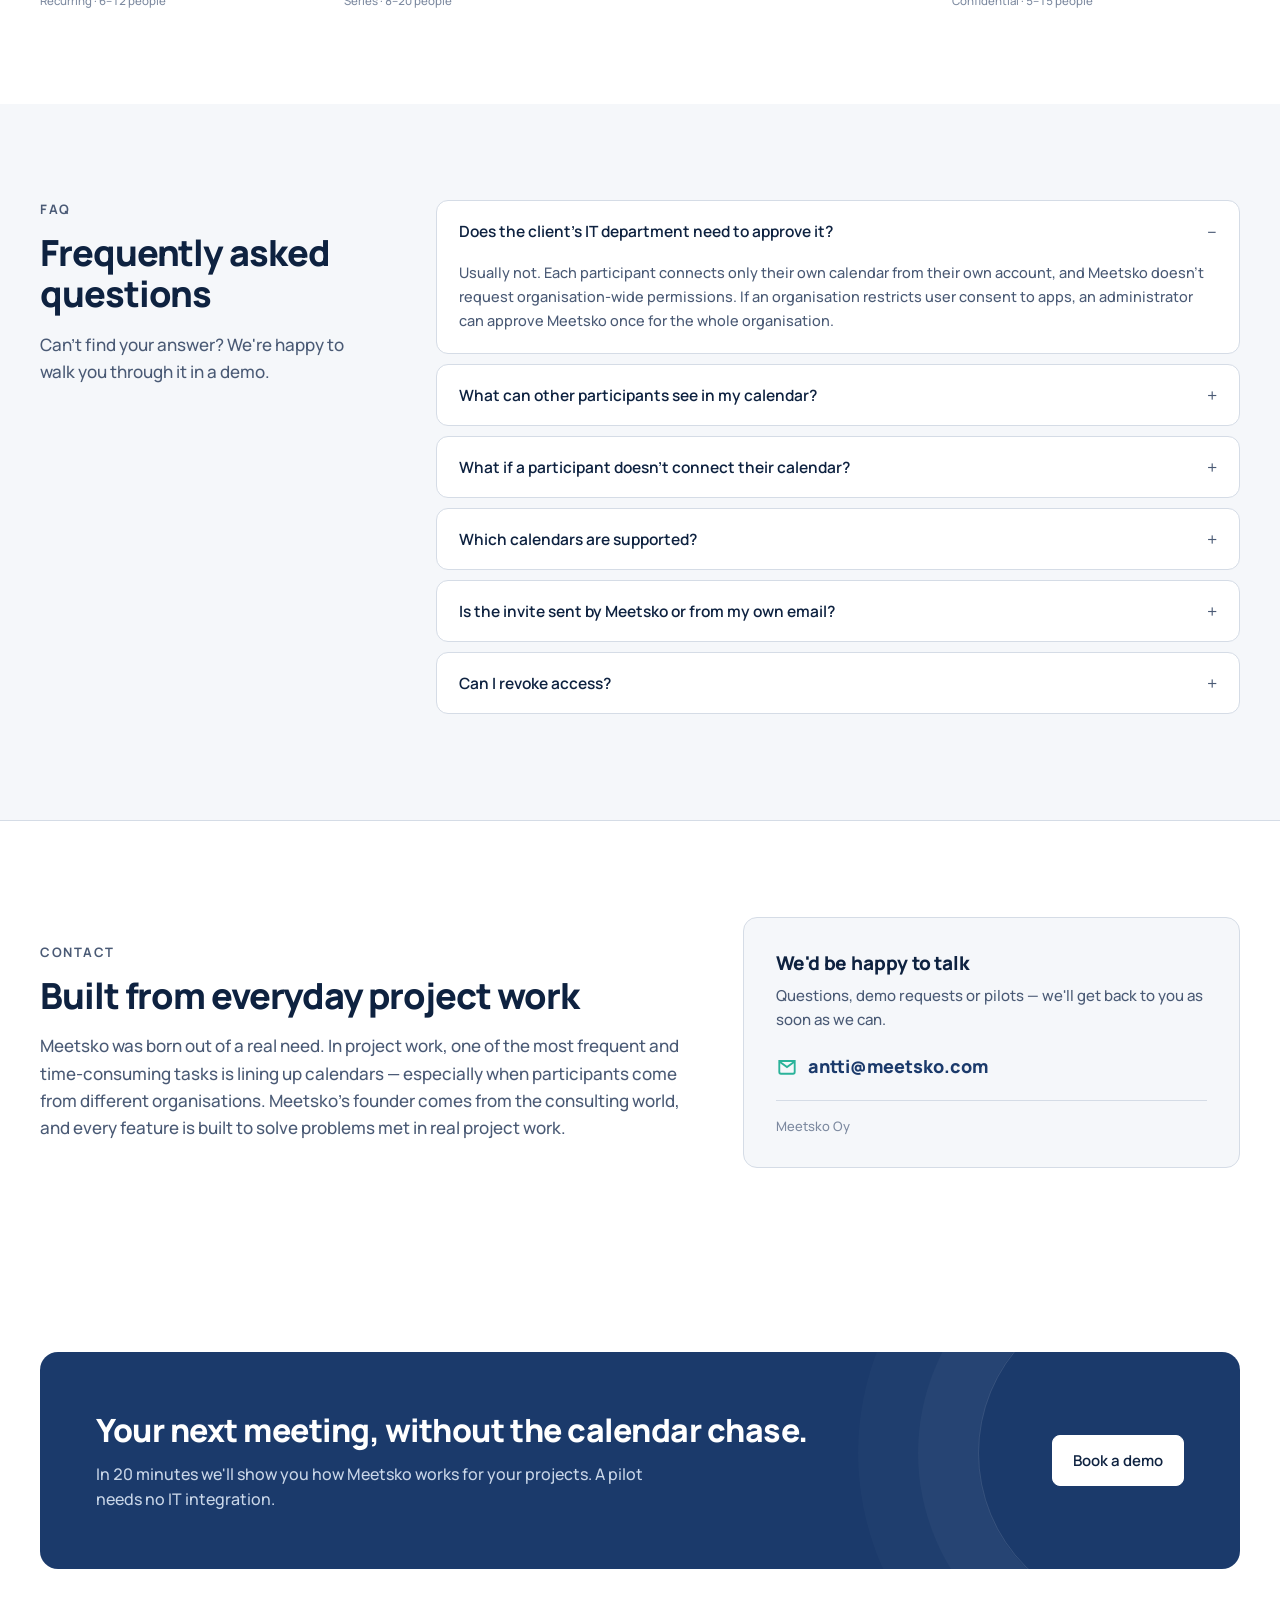
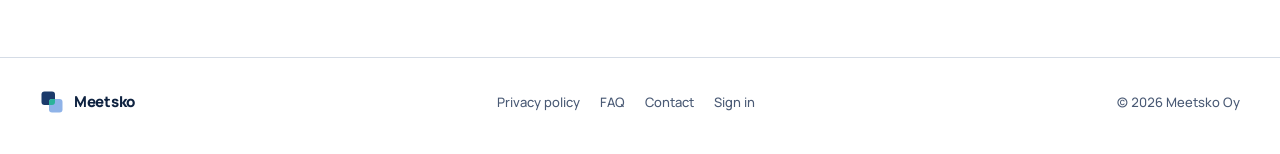
==== commit 05448b77: "Move to meetsko.com and support@meetsko.com - Canonical and hreflang links point to https://meetsko." ====
--- a/en/index.html
+++ b/en/index.html
@@ -8,10 +8,10 @@
 <link rel="preconnect" href="https://fonts.googleapis.com" />
 <link rel="preconnect" href="https://fonts.gstatic.com" crossorigin />
 <link href="https://fonts.googleapis.com/css2?family=Manrope:wght@500;600;700;800&display=swap" rel="stylesheet" />
-<link rel="canonical" href="https://kalenteridemo.netlify.app/en/" />
-<link rel="alternate" hreflang="fi" href="https://kalenteridemo.netlify.app/fi/" />
-<link rel="alternate" hreflang="en" href="https://kalenteridemo.netlify.app/en/" />
-<link rel="alternate" hreflang="x-default" href="https://kalenteridemo.netlify.app/" />
+<link rel="canonical" href="https://meetsko.com/en/" />
+<link rel="alternate" hreflang="fi" href="https://meetsko.com/fi/" />
+<link rel="alternate" hreflang="en" href="https://meetsko.com/en/" />
+<link rel="alternate" hreflang="x-default" href="https://meetsko.com/" />
 <link rel="icon" type="image/svg+xml" href="data:image/svg+xml,%3Csvg xmlns='http://www.w3.org/2000/svg' viewBox='0 0 64 64'%3E%3Crect x='4' y='4' width='36' height='36' rx='8' fill='%231B3A6B'/%3E%3Crect x='24' y='24' width='36' height='36' rx='8' fill='%238FB3E8'/%3E%3Cpath d='M24 32A8 8 0 0 1 32 24H40V32A8 8 0 0 1 32 40H24Z' fill='%232BB39A'/%3E%3C/svg%3E" />
 <link rel="stylesheet" href="/app.css" />
 <link rel="stylesheet" href="/landing.css" />
@@ -46,7 +46,7 @@
   <!-- ============ HERO ============ -->
   <section class="hero">
     <div class="wrap">
-      <p class="eyebrow">Scheduling across organisations</p>
+      <p class="eyebrow">Calendar management for multi-organisation projects</p>
       <h1>Find the time, effortlessly — <em>across organisations.</em></h1>
       <p class="hero-lead">Meetsko shows everyone on a project when they're free, in real time and in a single view — whether they sit in your own firm, at the client or with a partner. Create and manage project events in the same place. No email ping-pong, no heavyweight access processes.</p>
       <div class="hero-ctas">
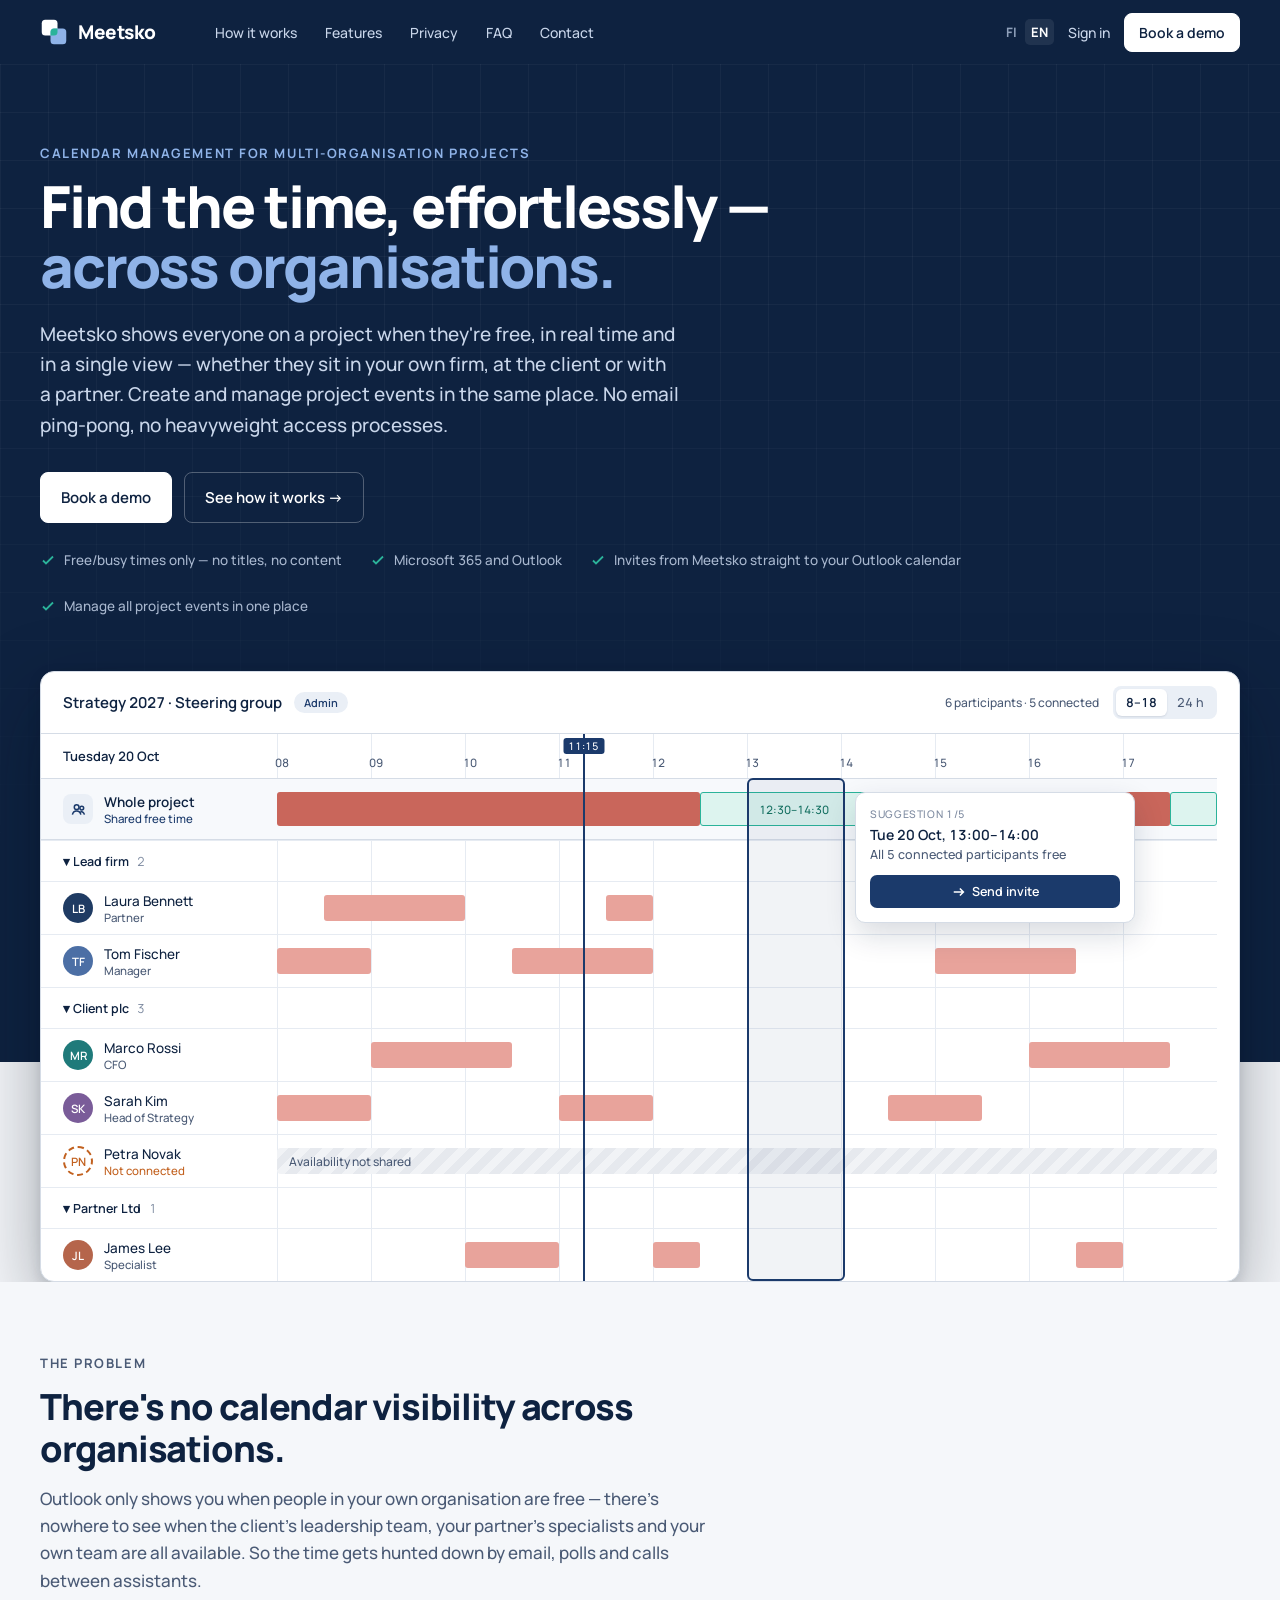
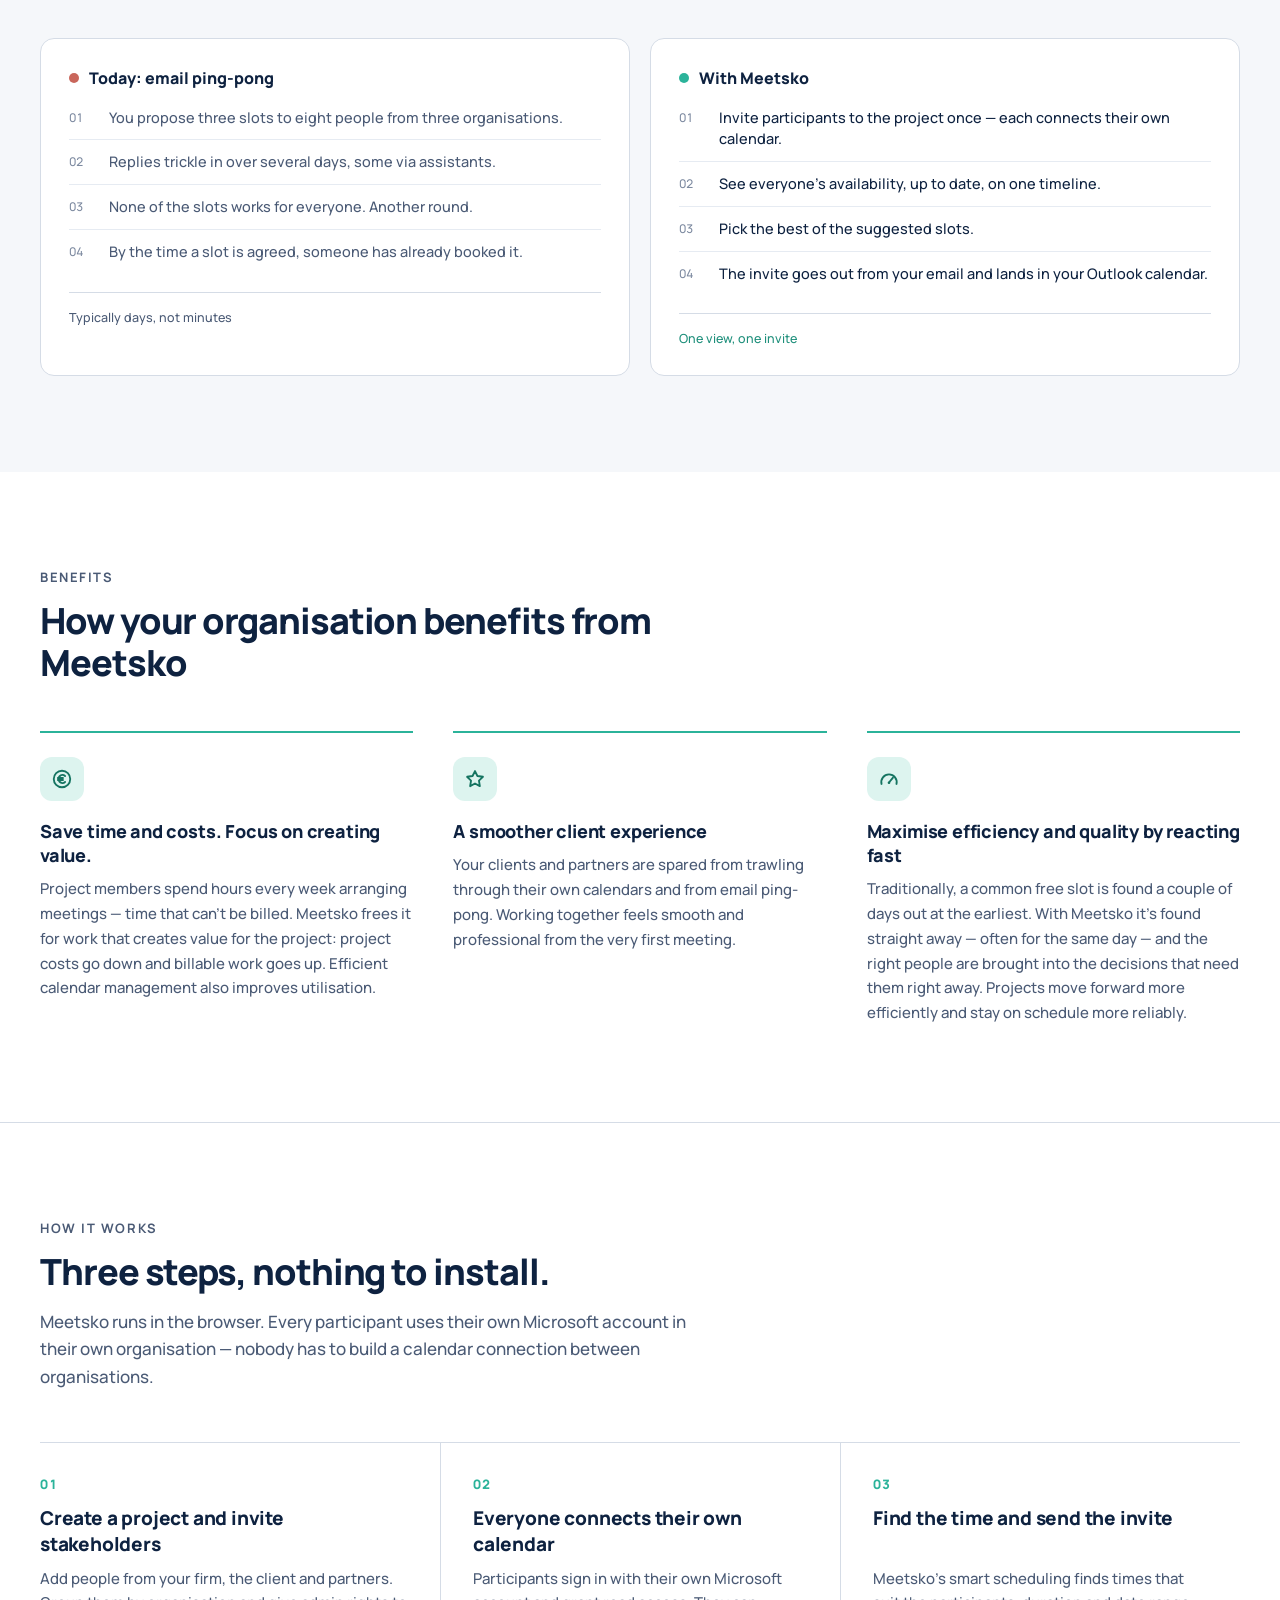
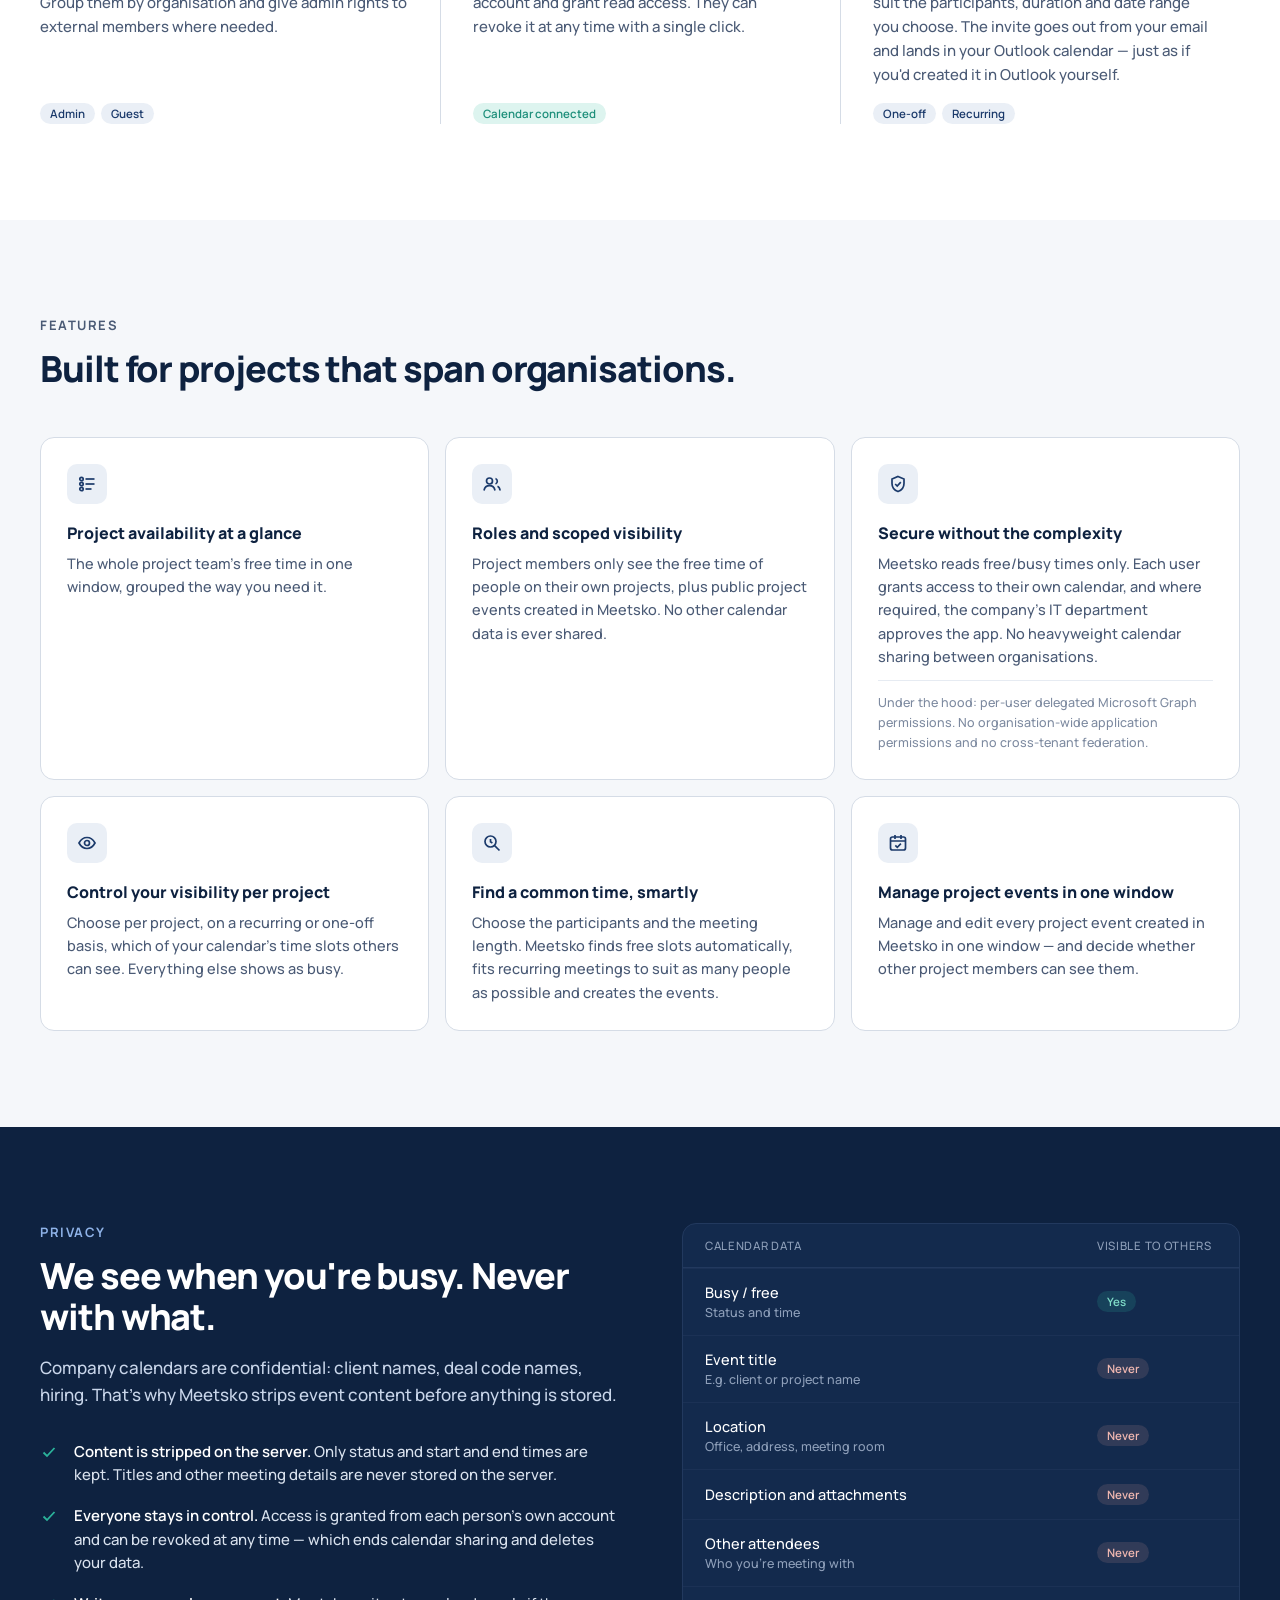
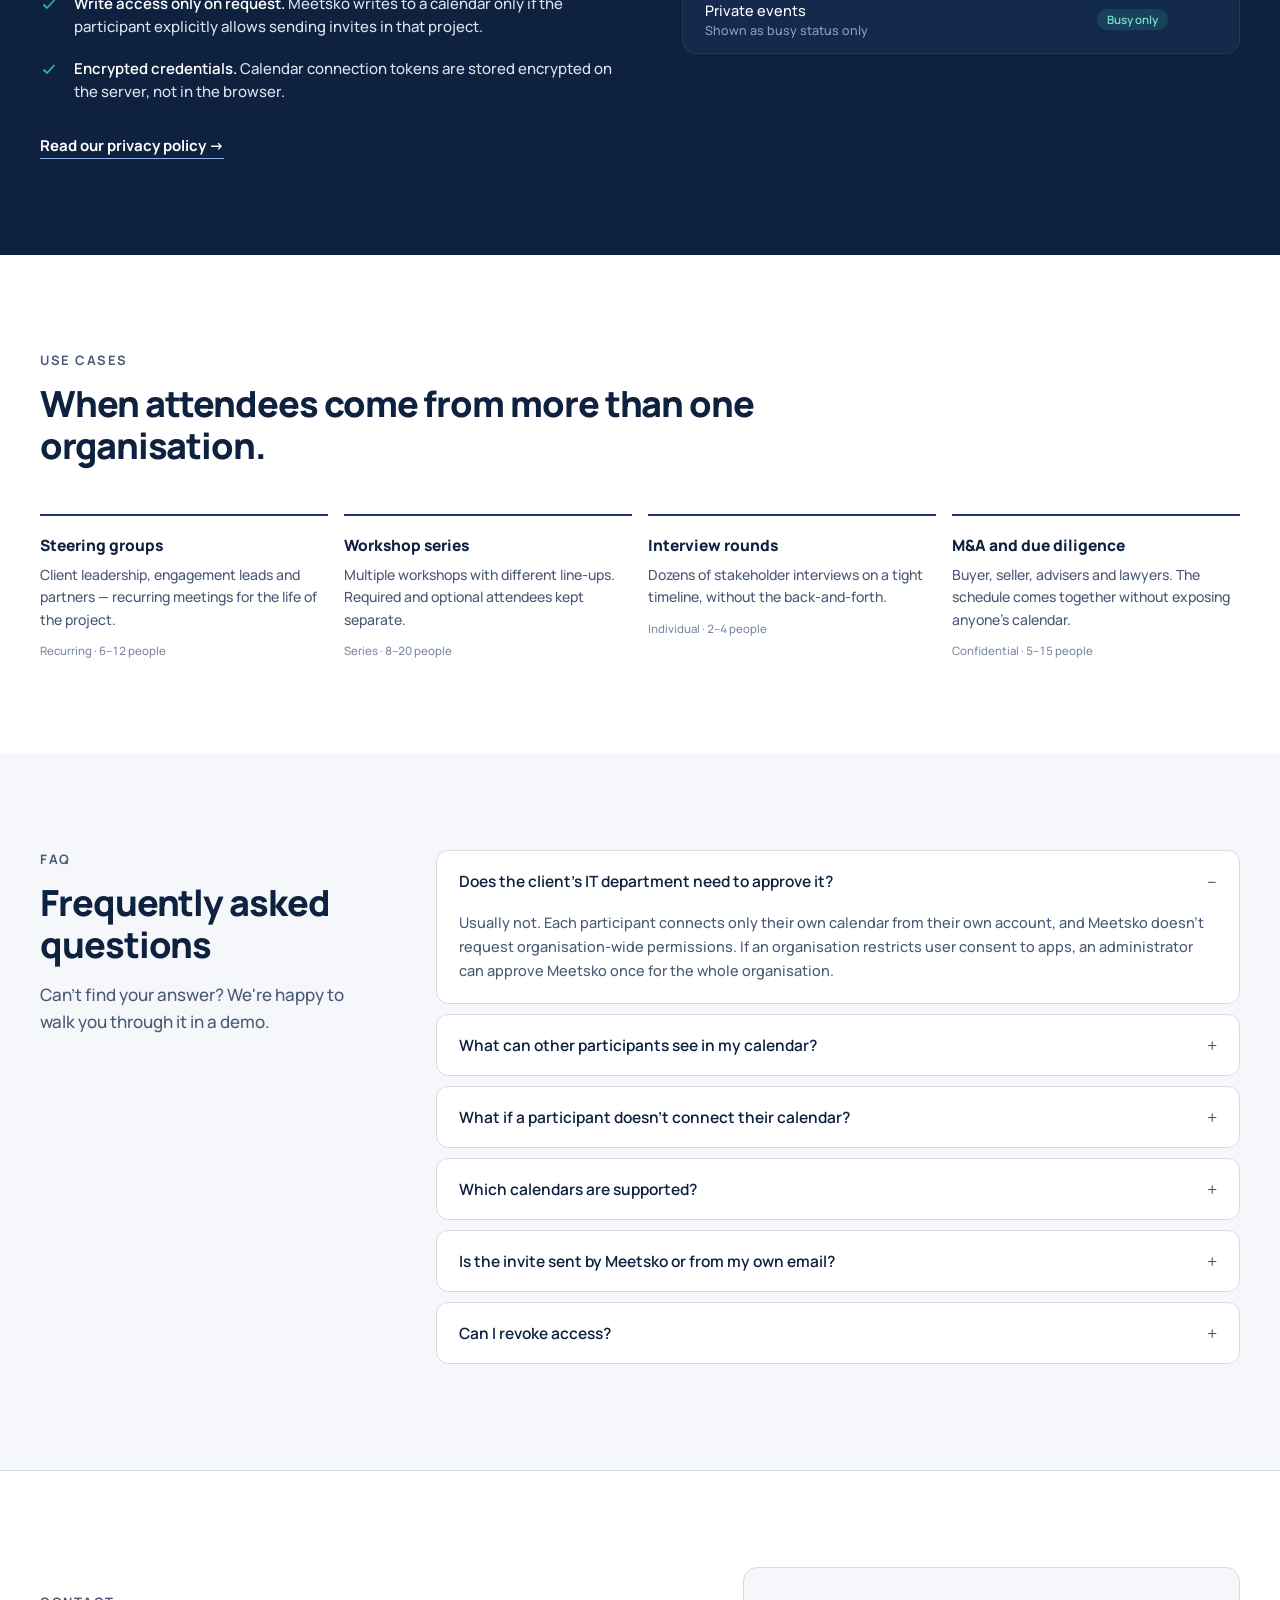
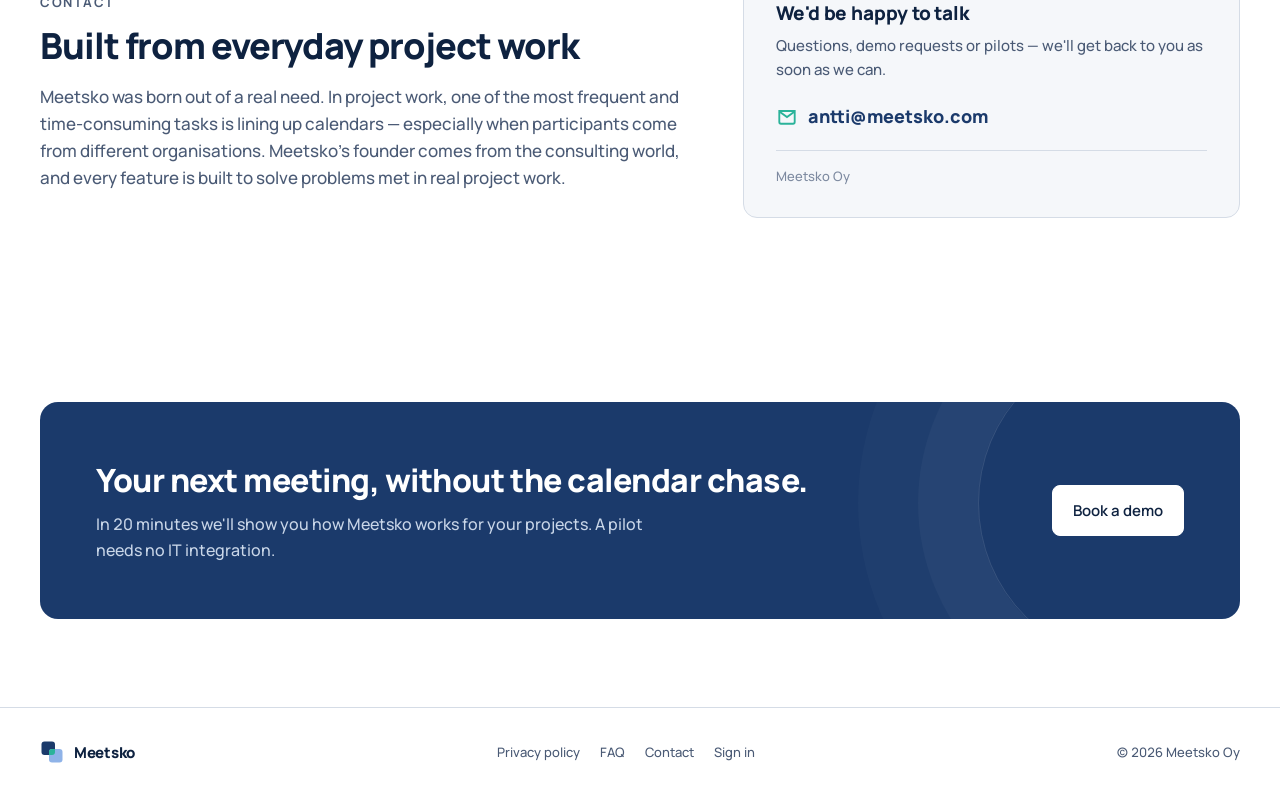
==== commit 381d1f79: "Add benefits section to the landing page Three benefit cards after the problem section (Finnish and " ====
--- a/en/index.html
+++ b/en/index.html
@@ -157,6 +157,31 @@
     </div>
   </section>
 
+  <!-- ============ BENEFITS ============ -->
+  <section class="benefits" id="benefits">
+    <div class="wrap">
+      <p class="eyebrow">Benefits</p>
+      <h2 class="sec-h">How your organisation benefits from Meetsko</h2>
+      <div class="benefit-grid">
+        <div class="benefit">
+          <div class="ic"><svg viewBox="0 0 20 20" fill="none" stroke="currentColor" stroke-width="1.7" stroke-linecap="round" aria-hidden="true"><circle cx="10" cy="10" r="7.5"/><path d="M12.8 7.3a3.6 3.6 0 1 0 0 5.4"/><path d="M6.3 9.1h4.6M6.3 10.9h4.6"/></svg></div>
+          <h3>Save time and costs. Focus on creating value.</h3>
+          <p>Project members spend hours every week arranging meetings — time that can't be billed. Meetsko frees it for work that creates value for the project: project costs go down and billable work goes up. Efficient calendar management also improves utilisation.</p>
+        </div>
+        <div class="benefit">
+          <div class="ic"><svg viewBox="0 0 20 20" fill="none" stroke="currentColor" stroke-width="1.7" stroke-linejoin="round" aria-hidden="true"><path d="M10 2.8l2.2 4.5 5 .7-3.6 3.5.8 5-4.4-2.4-4.4 2.4.8-5L2.8 8l5-.7z"/></svg></div>
+          <h3>A smoother client experience</h3>
+          <p>Your clients and partners are spared from trawling through their own calendars and from email ping-pong. Working together feels smooth and professional from the very first meeting.</p>
+        </div>
+        <div class="benefit">
+          <div class="ic"><svg viewBox="0 0 20 20" fill="none" stroke="currentColor" stroke-width="1.7" stroke-linecap="round" aria-hidden="true"><path d="M3.2 14.5a7 7 0 1 1 13.6 0"/><path d="M10 13.2l3.6-4.4"/><circle cx="10" cy="13.4" r="1.2" fill="currentColor" stroke="none"/></svg></div>
+          <h3>Maximise efficiency and quality by reacting fast</h3>
+          <p>Traditionally, a common free slot is found a couple of days out at the earliest. With Meetsko it's found straight away — often for the same day — and the right people are brought into the decisions that need them right away. Projects move forward more efficiently and stay on schedule more reliably.</p>
+        </div>
+      </div>
+    </div>
+  </section>
+
   <!-- ============ HOW IT WORKS ============ -->
   <section id="how">
     <div class="wrap">
--- a/landing.css
+++ b/landing.css
@@ -120,6 +120,16 @@
 .cmp-foot { margin-top: 18px; padding-top: 16px; border-top: 1px solid var(--line); font-family: var(--mono); font-size: 12.5px; color: var(--text-muted); }
 .cmp.after .cmp-foot { color: var(--ok); }
 
+/* Hyödyt */
+.benefit-grid { display: grid; grid-template-columns: repeat(3, 1fr); gap: 40px; margin-top: 48px; }
+.benefit { border-top: 2px solid var(--mint); padding-top: 24px; }
+.benefit .ic { width: 44px; height: 44px; border-radius: 12px; background: var(--free-bg); color: var(--free-text); display: flex; align-items: center; justify-content: center; margin-bottom: 18px; }
+.benefit .ic svg { width: 22px; height: 22px; }
+.benefit h3 { font-size: 18px; margin: 0 0 10px; letter-spacing: -0.01em; }
+.benefit p { font-size: 15px; line-height: 1.65; color: var(--text-muted); margin: 0; }
+.benefits + section { border-top: 1px solid var(--line); }
+@media (max-width: 1000px) { .benefit-grid { grid-template-columns: 1fr; gap: 28px; } }
+
 /* Miten toimii */
 .steps { display: grid; grid-template-columns: repeat(3, 1fr); gap: 0; align-items: start; margin-top: 52px; border-top: 1px solid var(--line); }
 /* Vaiheet jakavat rivit (subgrid), joten leipätekstit alkavat samalta korkeudelta. */
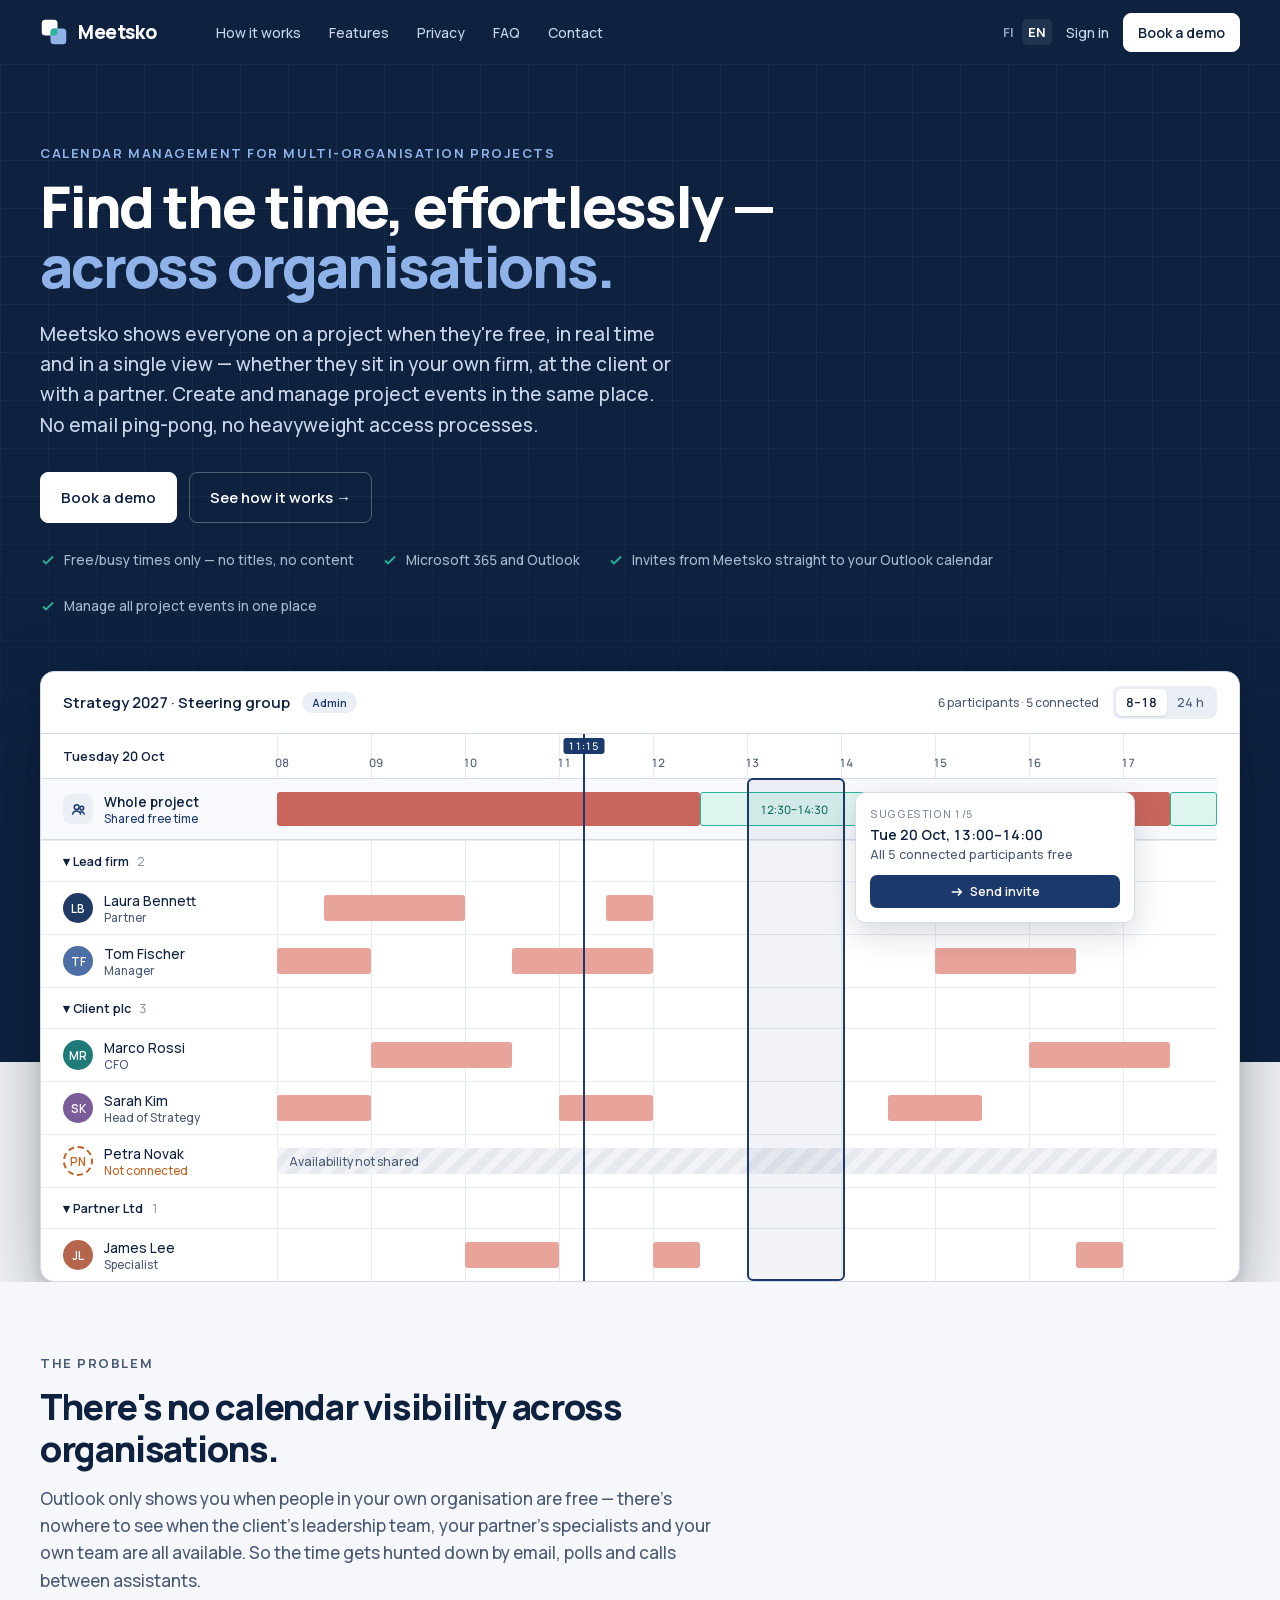
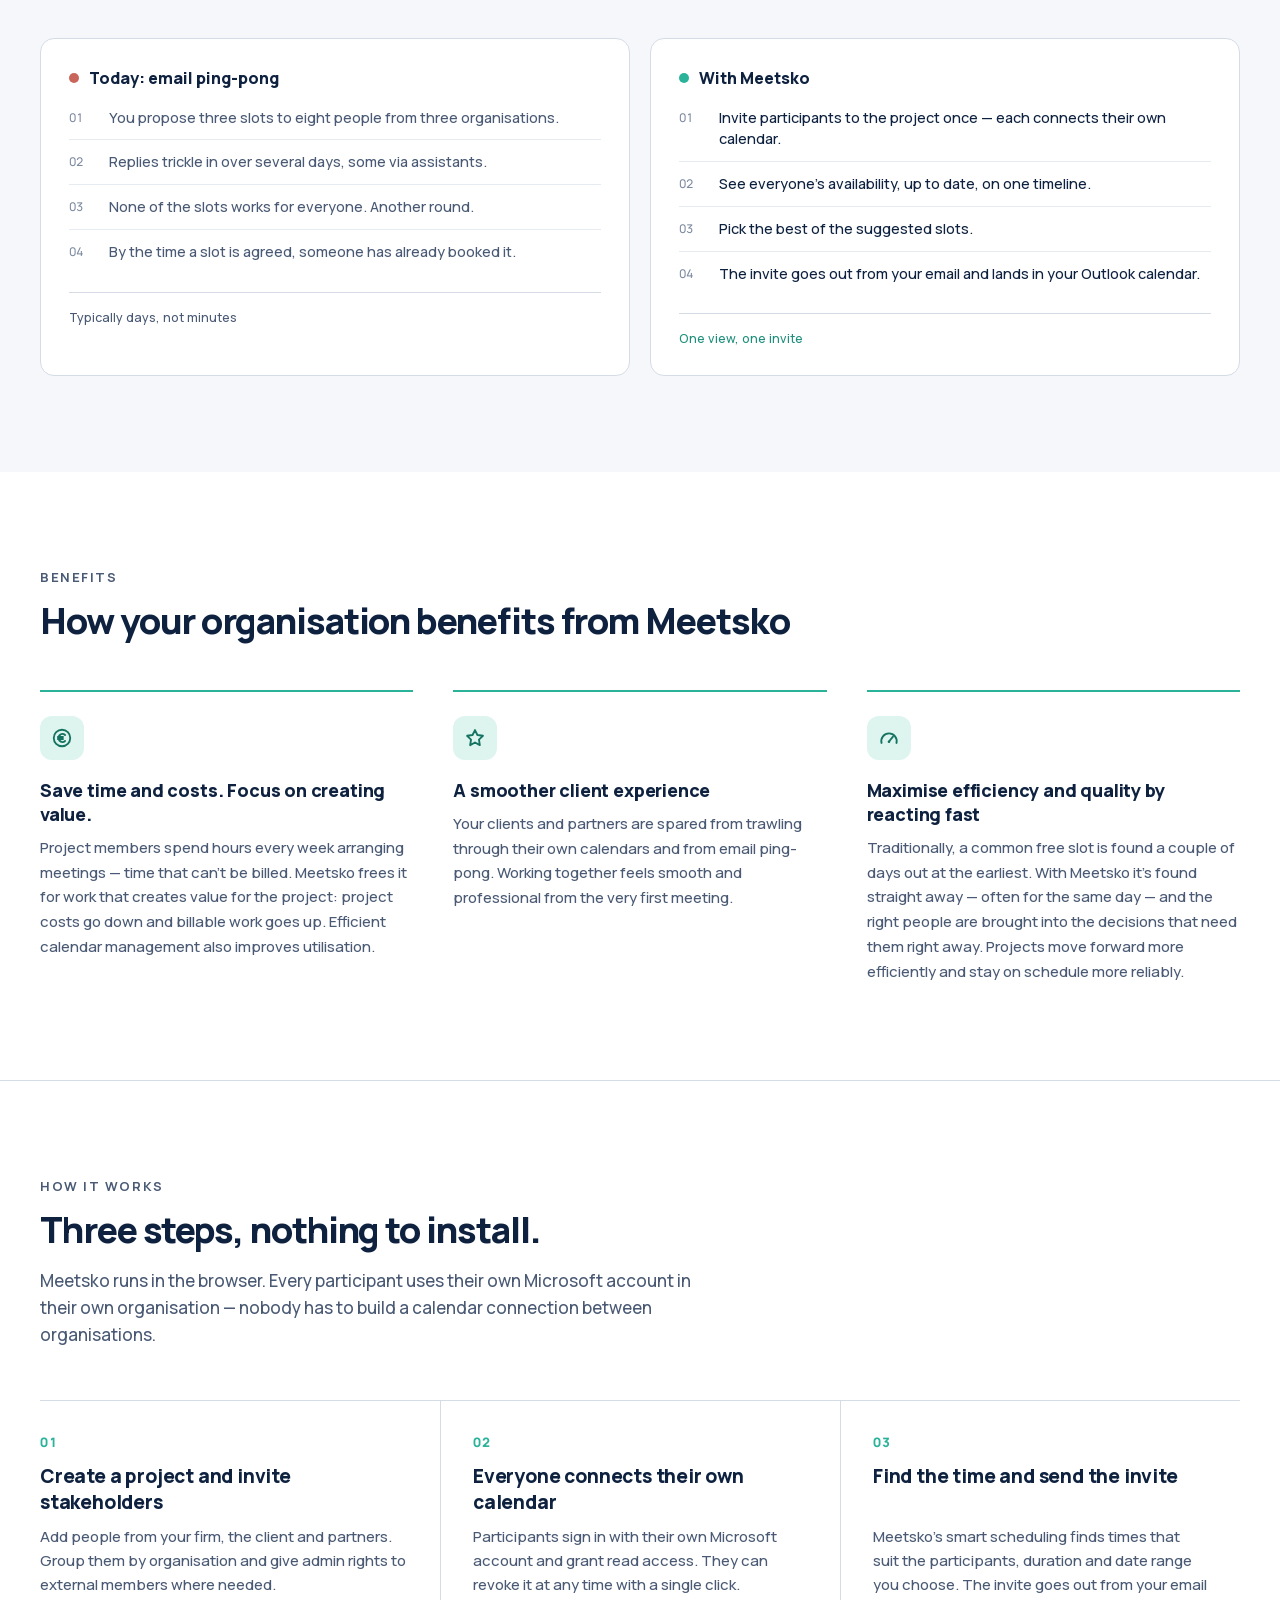
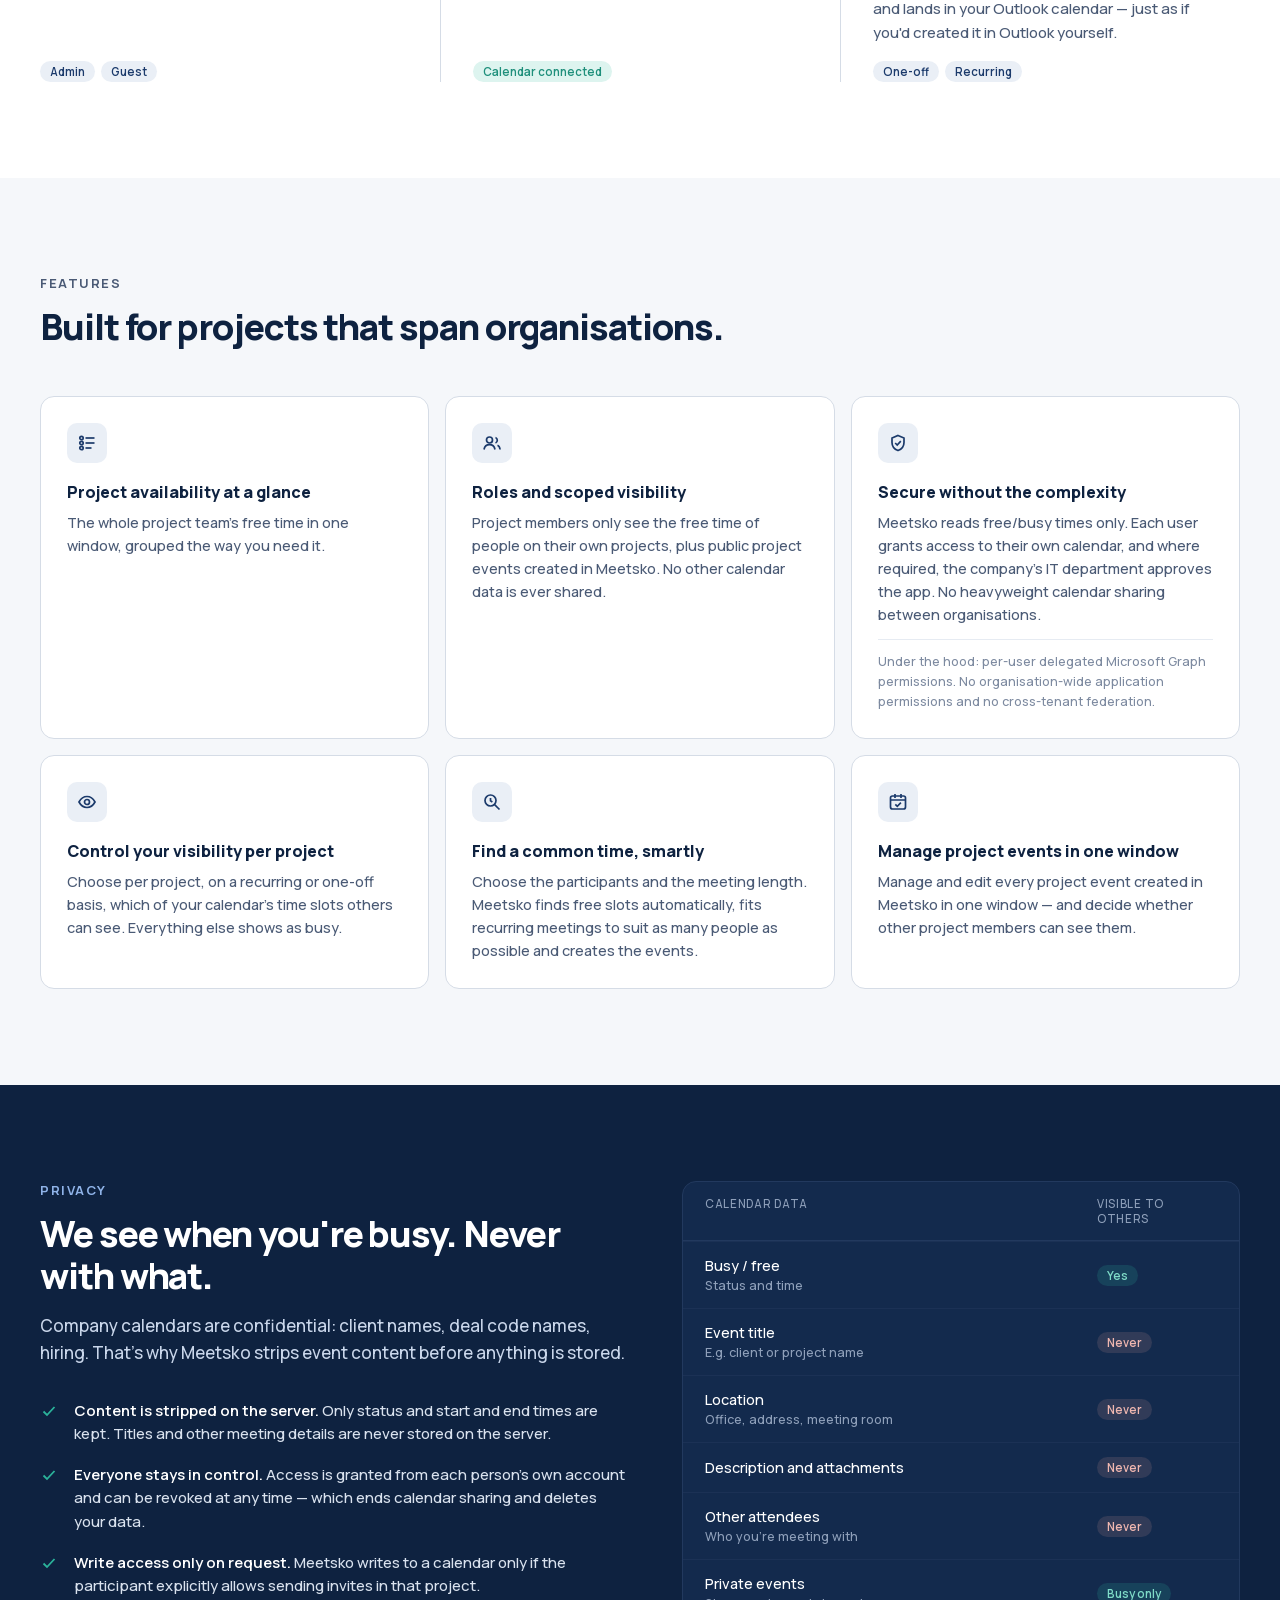
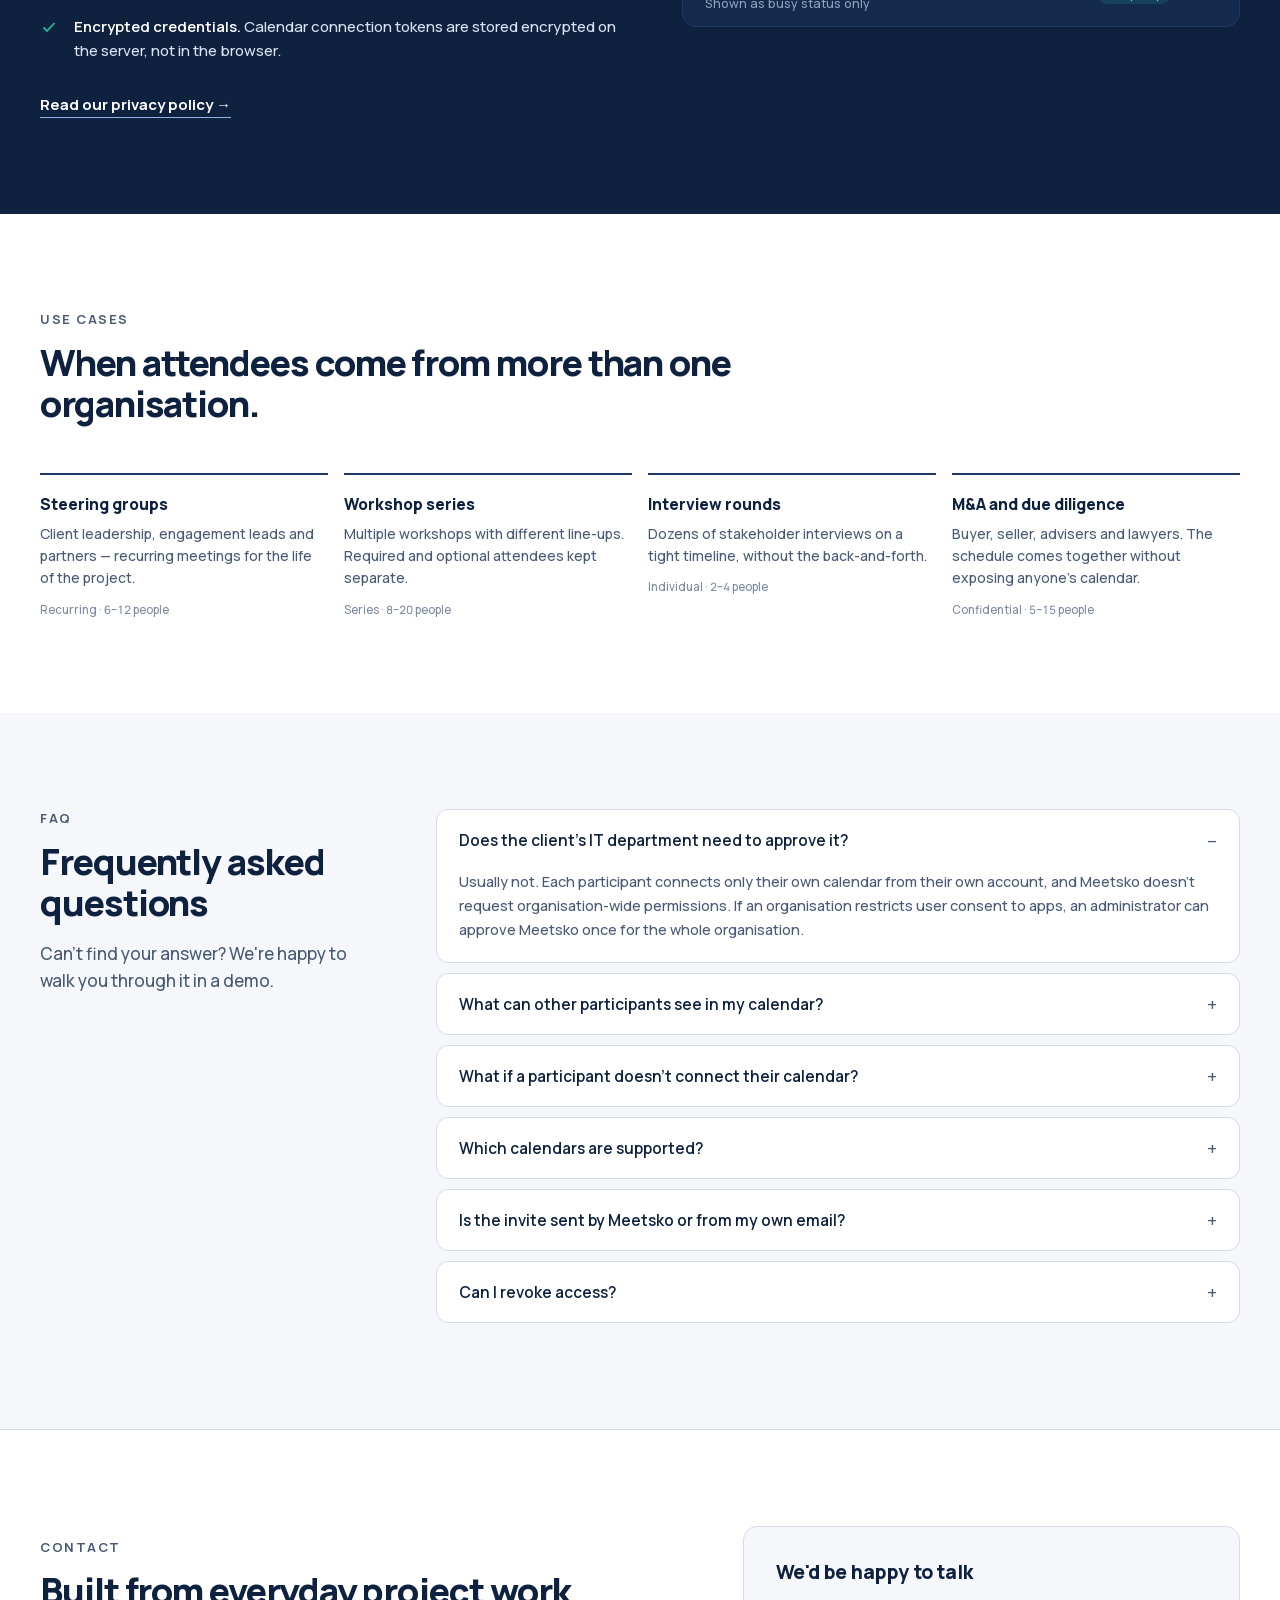
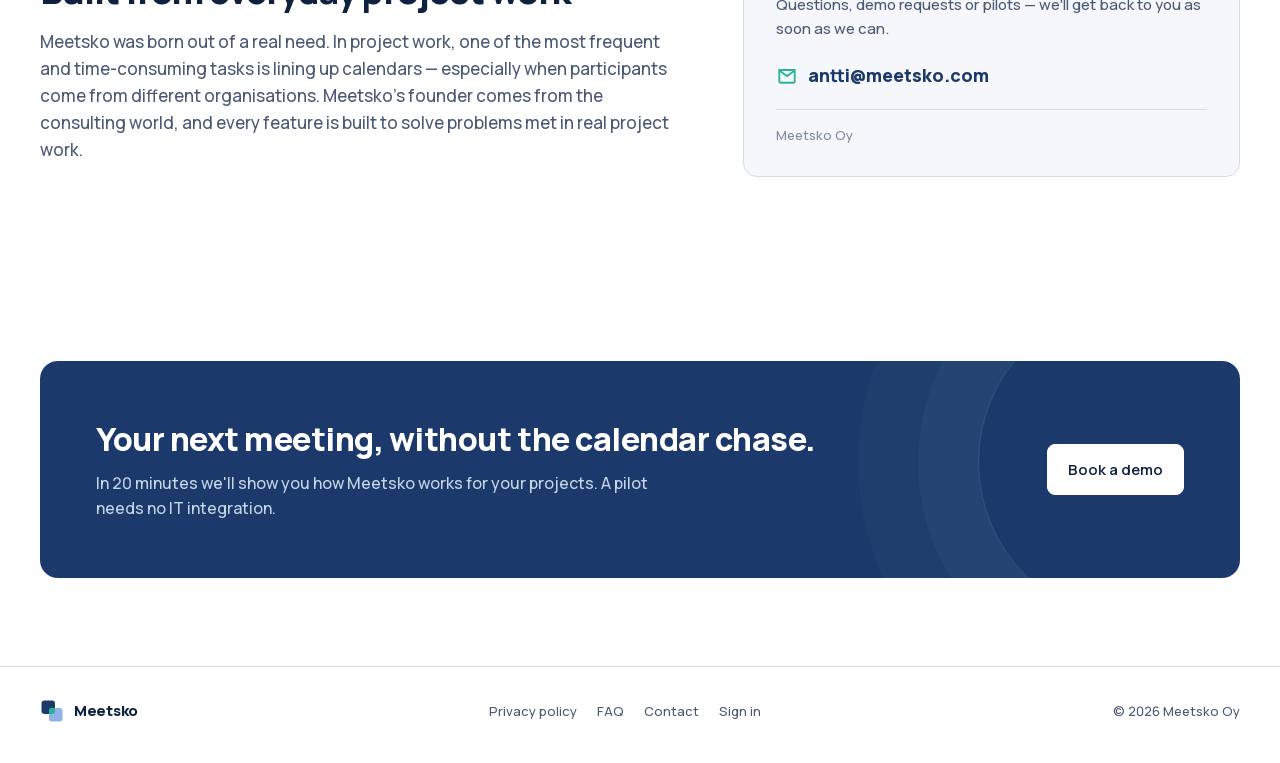
==== commit ecc3239c: "Serve Manrope from our own server and hide Google sign-in Fonts are no longer loaded from Google Fon" ====
--- a/en/index.html
+++ b/en/index.html
@@ -5,9 +5,7 @@
 <meta name="viewport" content="width=device-width, initial-scale=1.0" />
 <title>Meetsko — find the time across organisations</title>
 <meta name="description" content="Meetsko shows when everyone on a project is free — across your firm, your client and your partners — without email ping-pong, shared calendar infrastructure or an IT project." />
-<link rel="preconnect" href="https://fonts.googleapis.com" />
-<link rel="preconnect" href="https://fonts.gstatic.com" crossorigin />
-<link href="https://fonts.googleapis.com/css2?family=Manrope:wght@500;600;700;800&display=swap" rel="stylesheet" />
+<link rel="preload" href="/fonts/manrope-latin.woff2" as="font" type="font/woff2" crossorigin />
 <link rel="canonical" href="https://meetsko.com/en/" />
 <link rel="alternate" hreflang="fi" href="https://meetsko.com/fi/" />
 <link rel="alternate" hreflang="en" href="https://meetsko.com/en/" />
--- a/app.css
+++ b/app.css
@@ -1,7 +1,27 @@
 /* Meetsko — yhteinen ulkoasu kaikille sivuille.
    Sivut lataavat tämän ennen omaa <style>-lohkoaan:
    <link rel="stylesheet" href="/app.css" />
-   Fontti (Manrope: otsikot 800, leipäteksti 500) ladataan sivun <head>:ssä Google Fontsista. */
+   Fontti (Manrope: otsikot 800, leipäteksti 500) ladataan omalta palvelimelta /fonts/-kansiosta
+   (ei Google Fontsia, jotta kävijän tiedot eivät välity Googlelle). Lisenssi: fonts/OFL.txt.
+   Sivujen <head>:ssä on preload-rivi tiedostolle /fonts/manrope-latin.woff2. */
+
+/* Muuttuva fontti: yksi tiedosto kattaa painot 500–800. */
+@font-face {
+  font-family: 'Manrope';
+  font-style: normal;
+  font-weight: 200 800;
+  font-display: swap;
+  src: url('/fonts/manrope-latin-ext.woff2') format('woff2');
+  unicode-range: U+0100-02BA, U+02BD-02C5, U+02C7-02CC, U+02CE-02D7, U+02DD-02FF, U+0304, U+0308, U+0329, U+1D00-1DBF, U+1E00-1E9F, U+1EF2-1EFF, U+2020, U+20A0-20AB, U+20AD-20C4, U+2113, U+2C60-2C7F, U+A720-A7FF;
+}
+@font-face {
+  font-family: 'Manrope';
+  font-style: normal;
+  font-weight: 200 800;
+  font-display: swap;
+  src: url('/fonts/manrope-latin.woff2') format('woff2');
+  unicode-range: U+0000-00FF, U+0131, U+0152-0153, U+02BB-02BC, U+02C6, U+02DA, U+02DC, U+0304, U+0308, U+0329, U+2000-206F, U+20AC, U+2122, U+2191, U+2193, U+2212, U+2215, U+FEFF, U+FFFD;
+}
 
 :root {
   /* Meetsko-brändi: Navy #0E2240, Ink #1B3A6B, Sky #8FB3E8, Mint #2BB39A, Paper #F5F7FA */
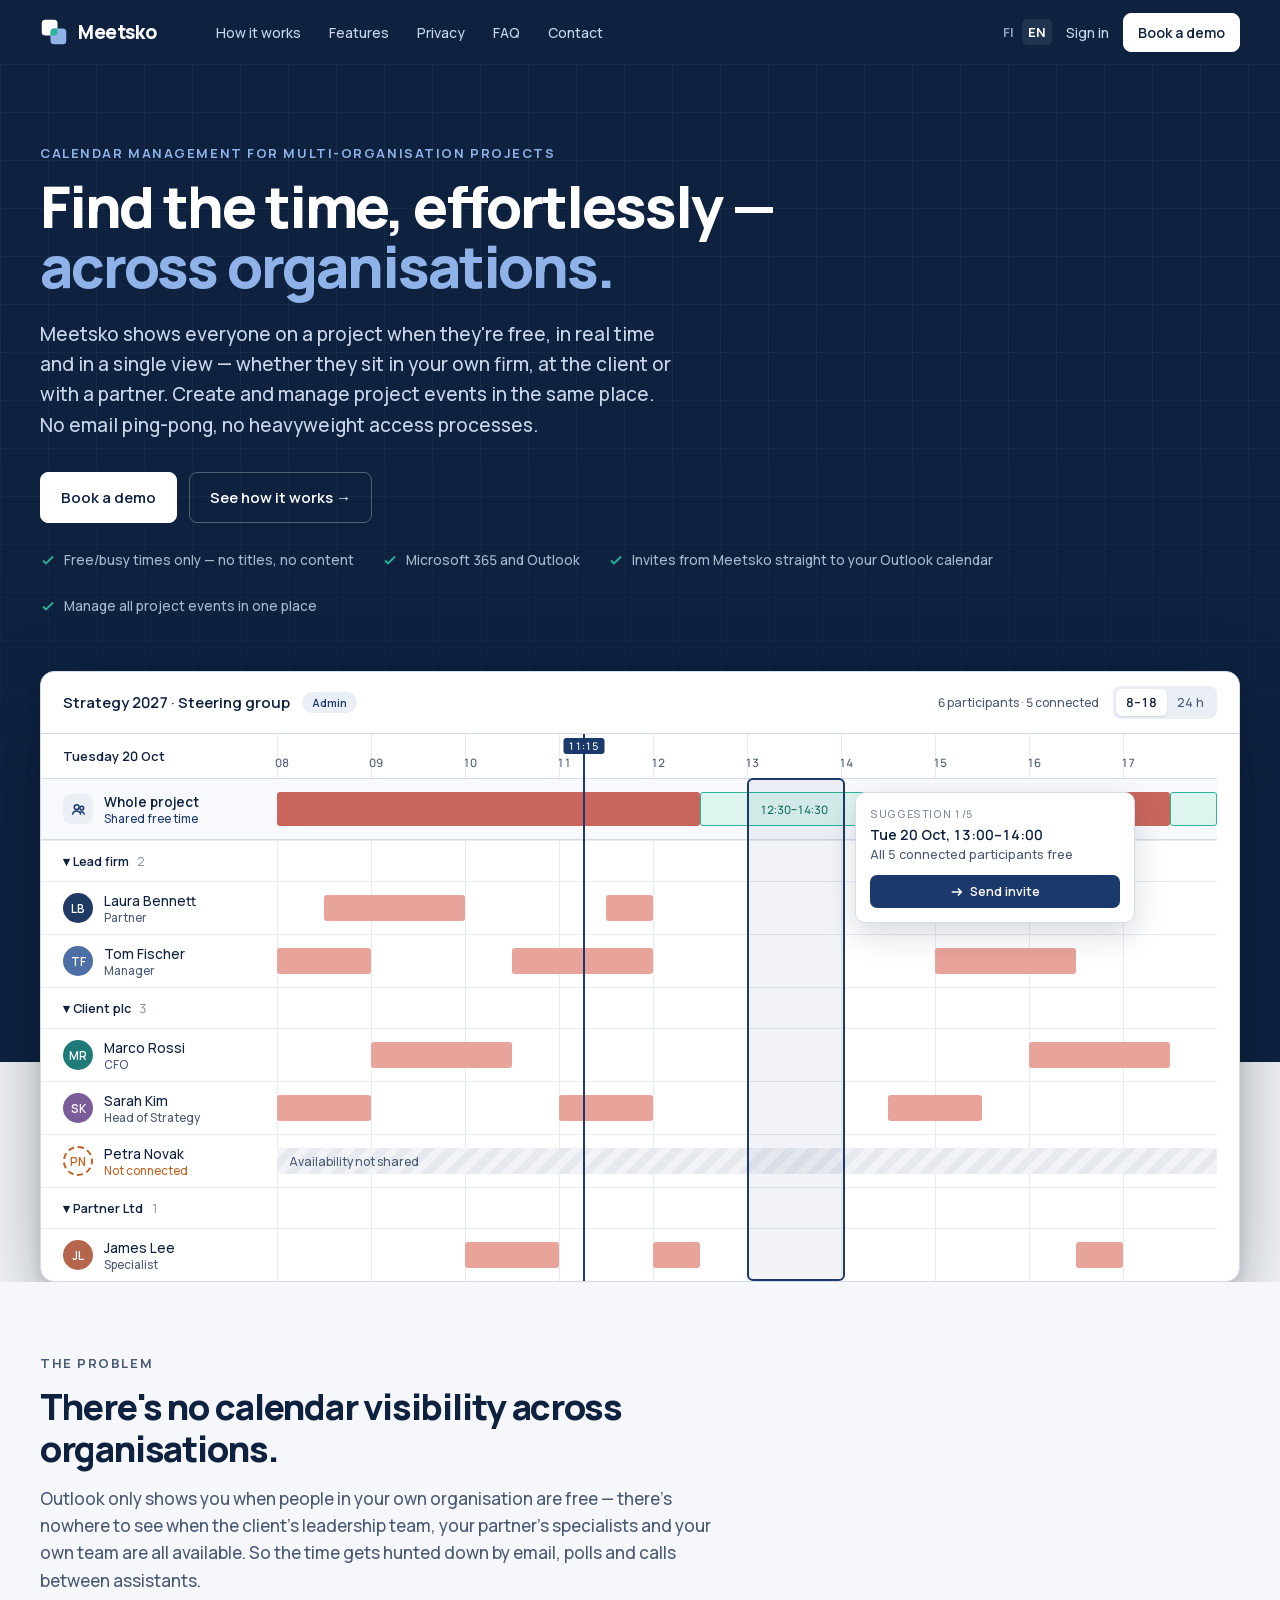
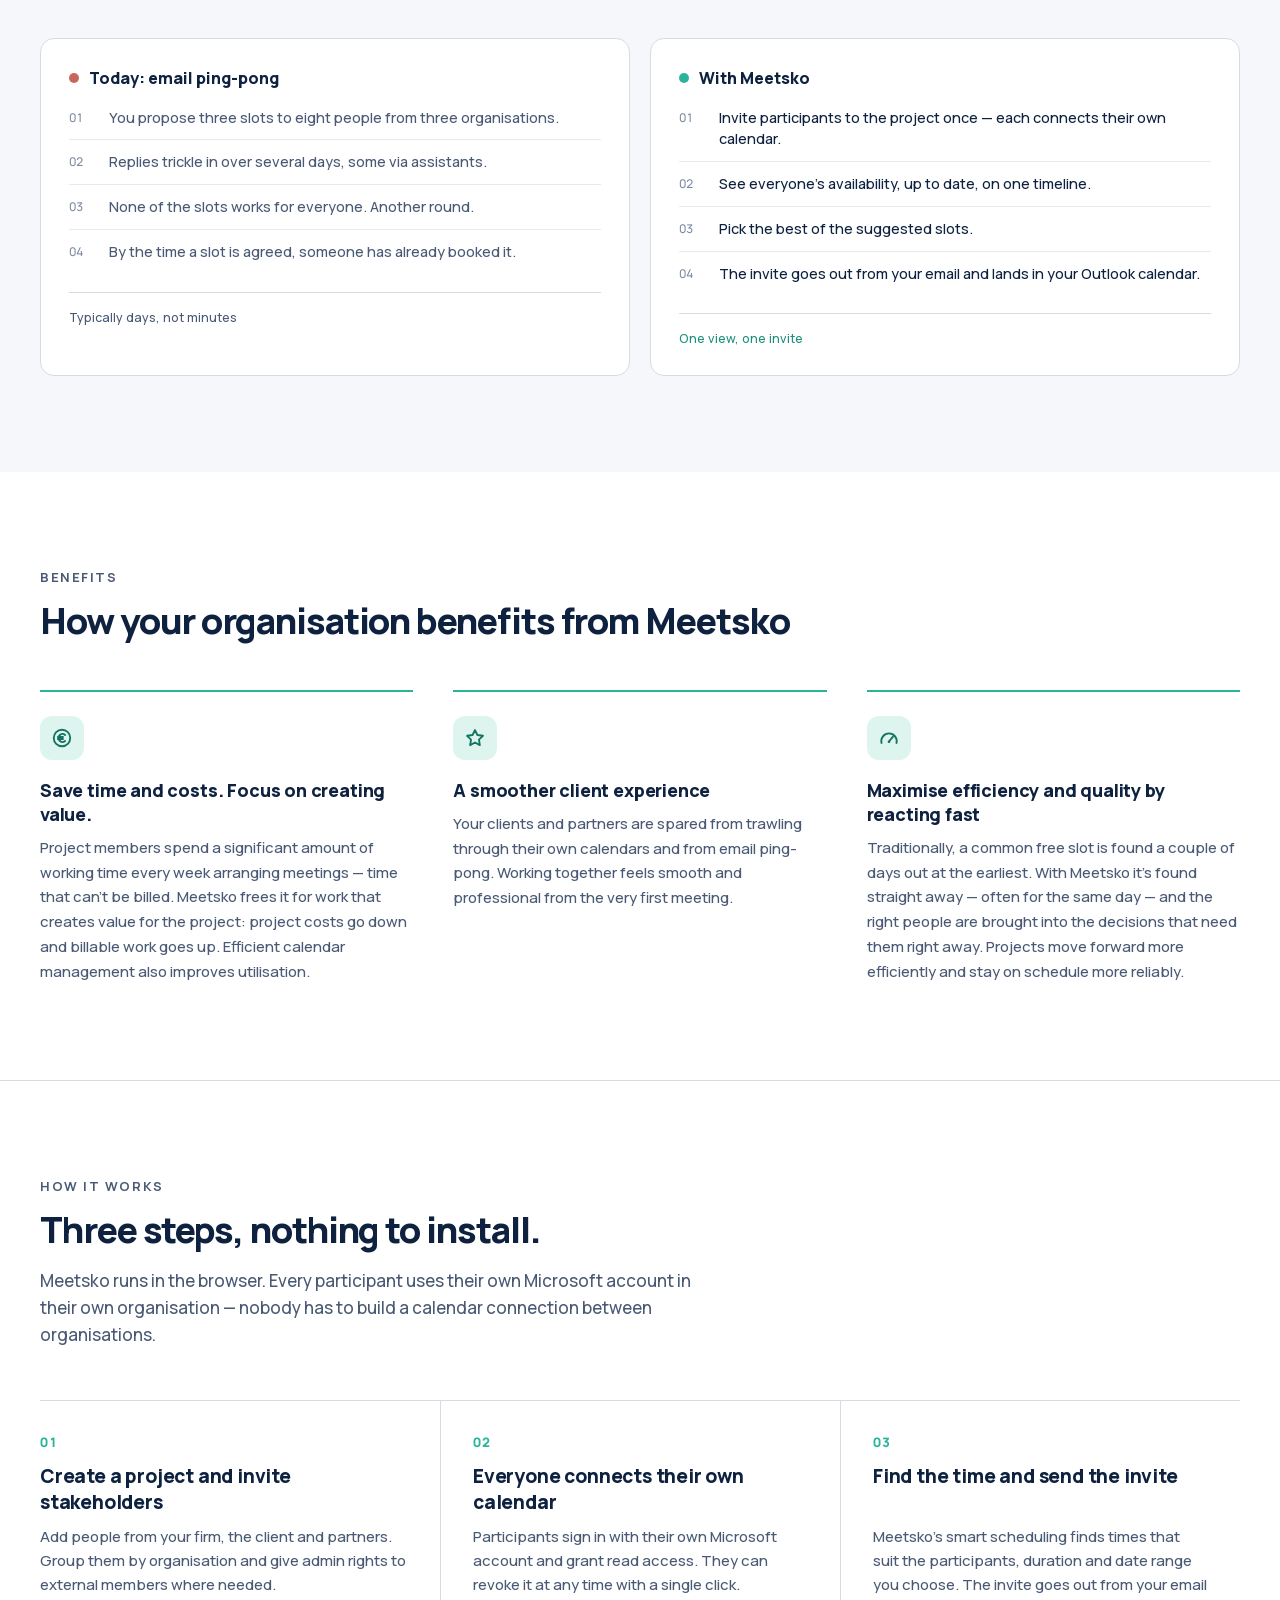
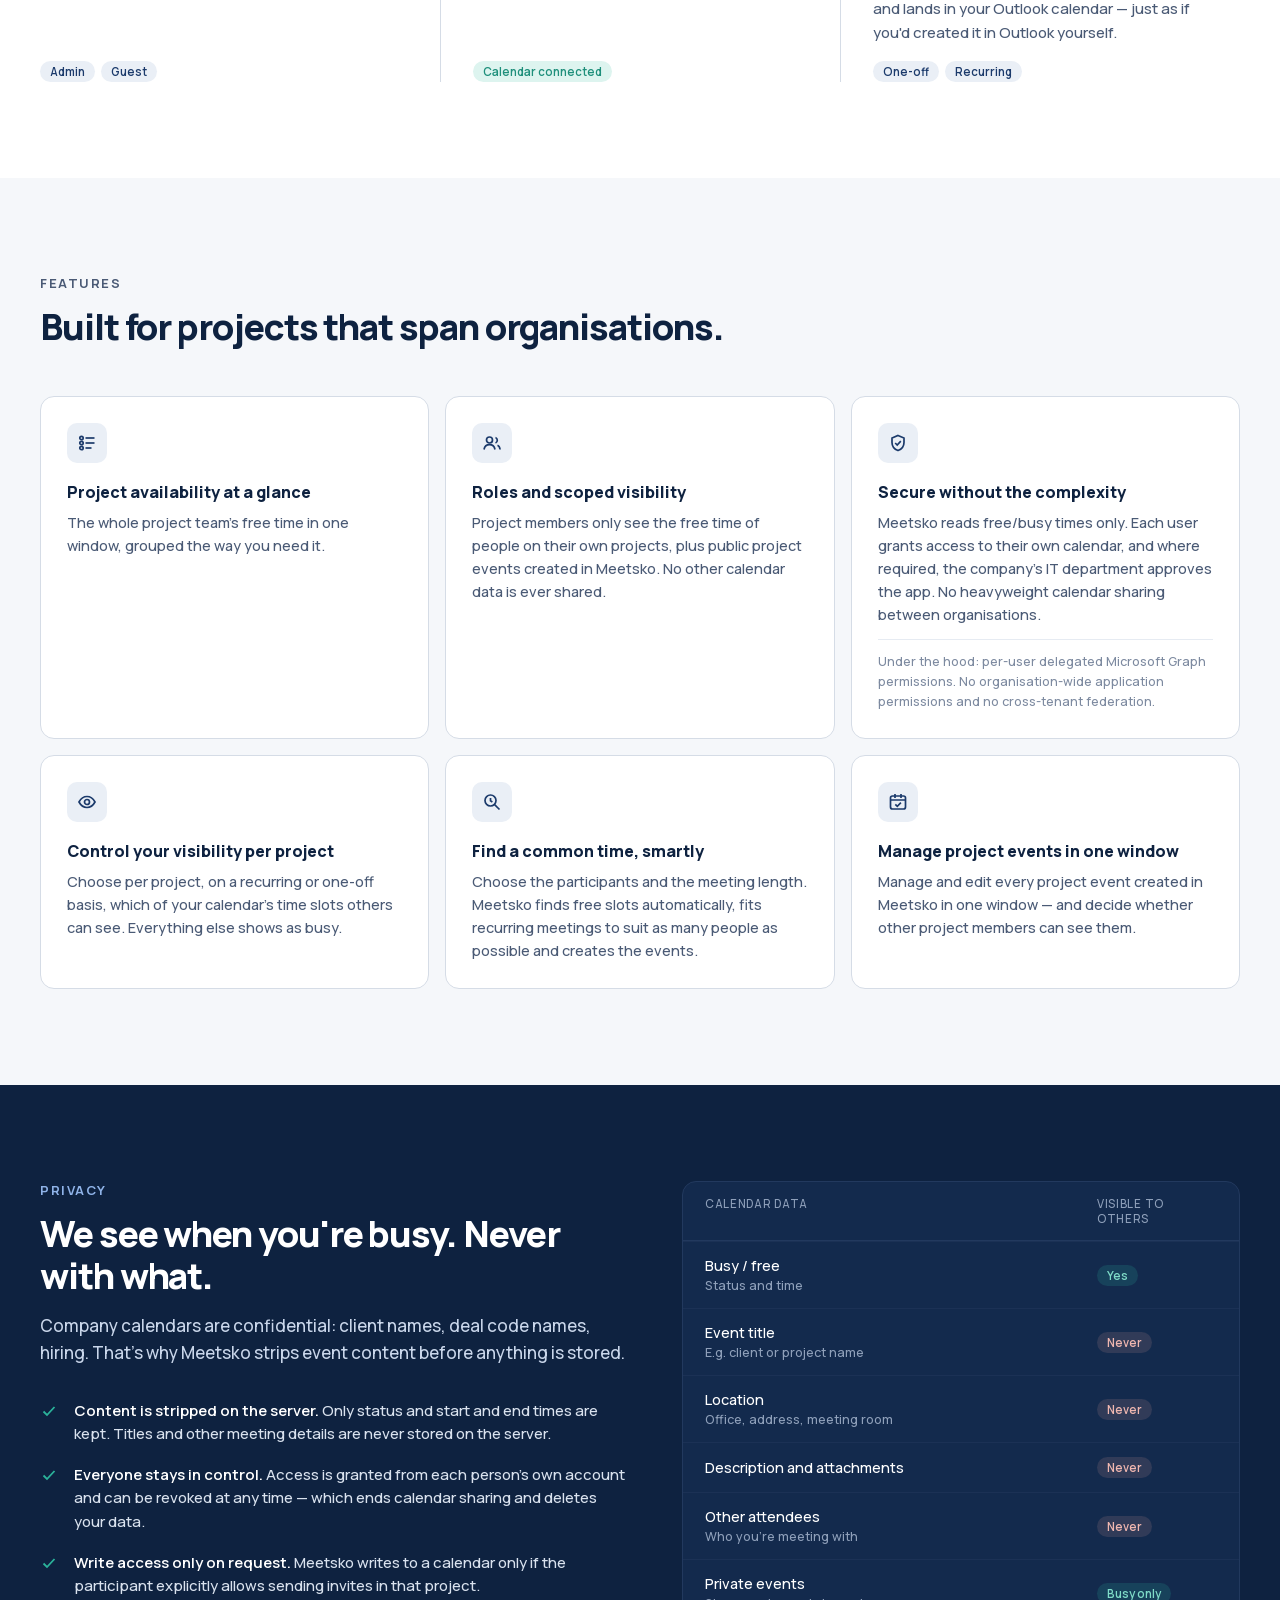
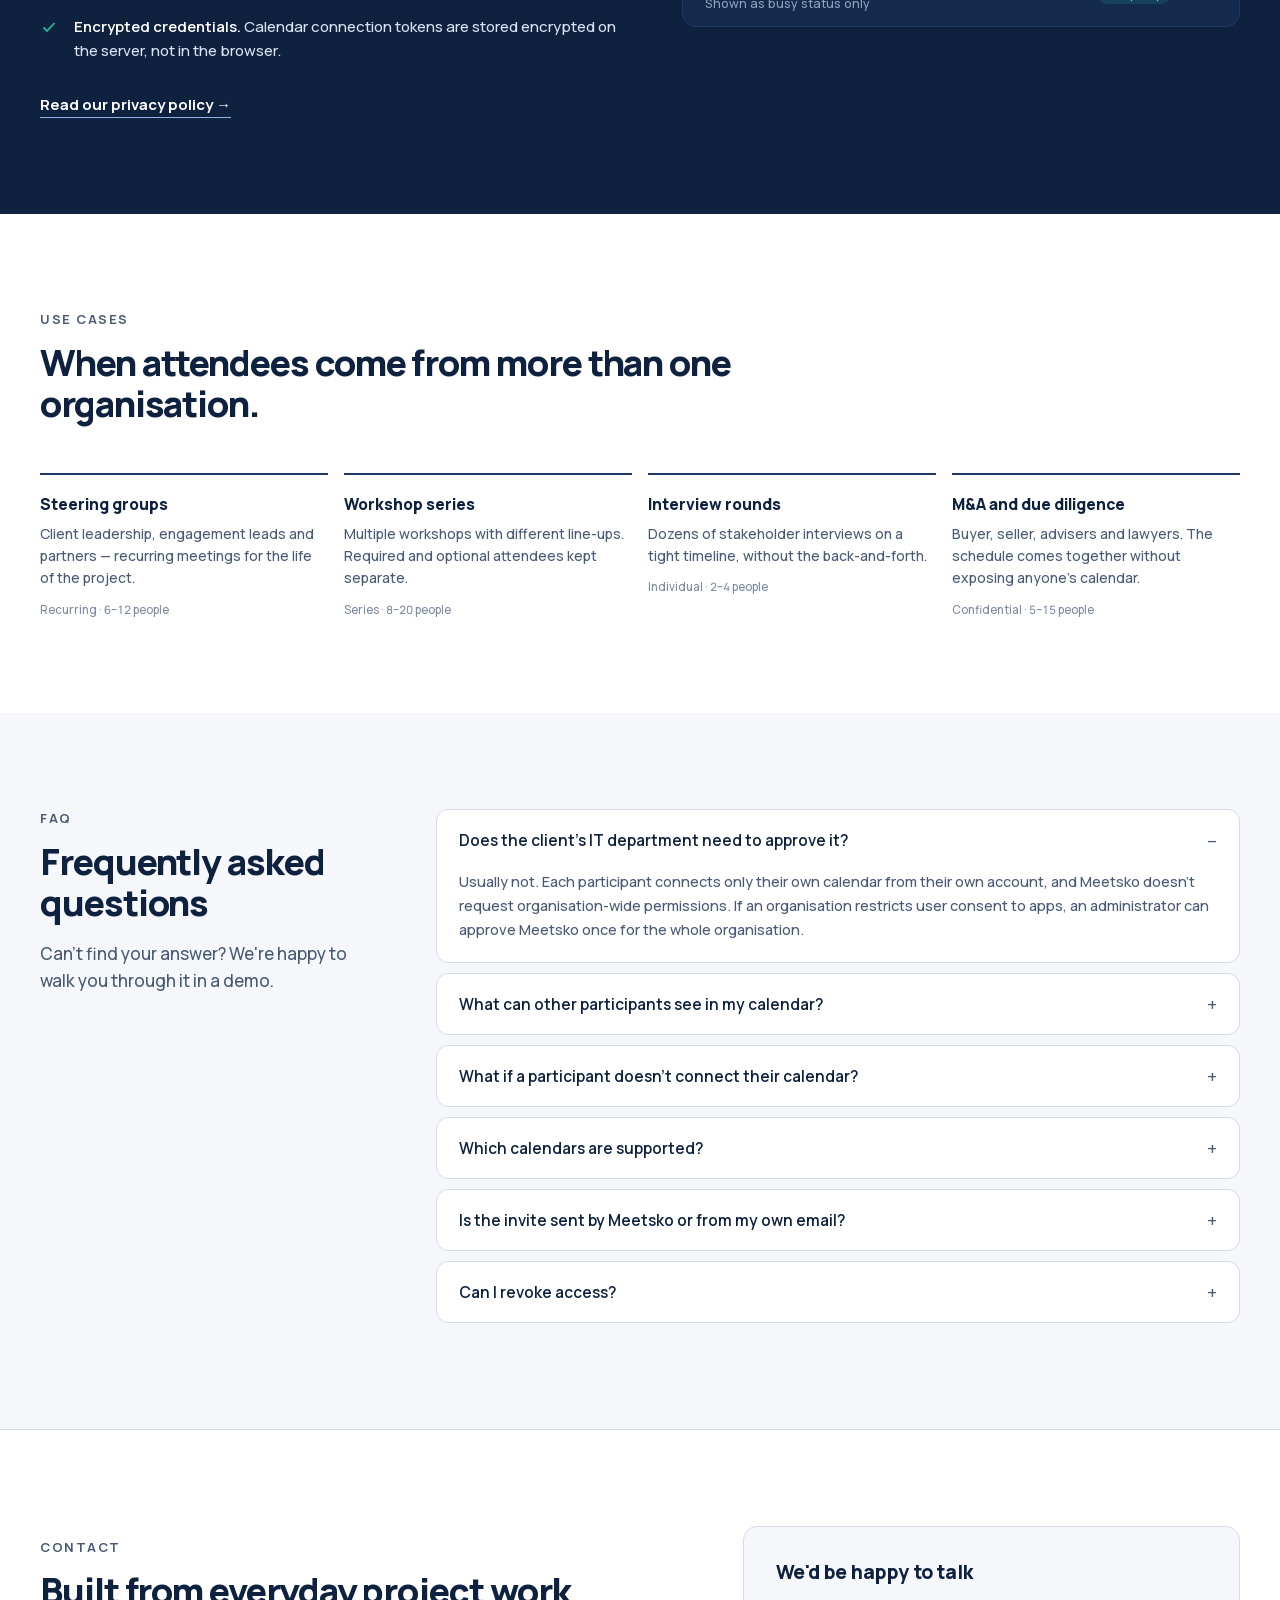
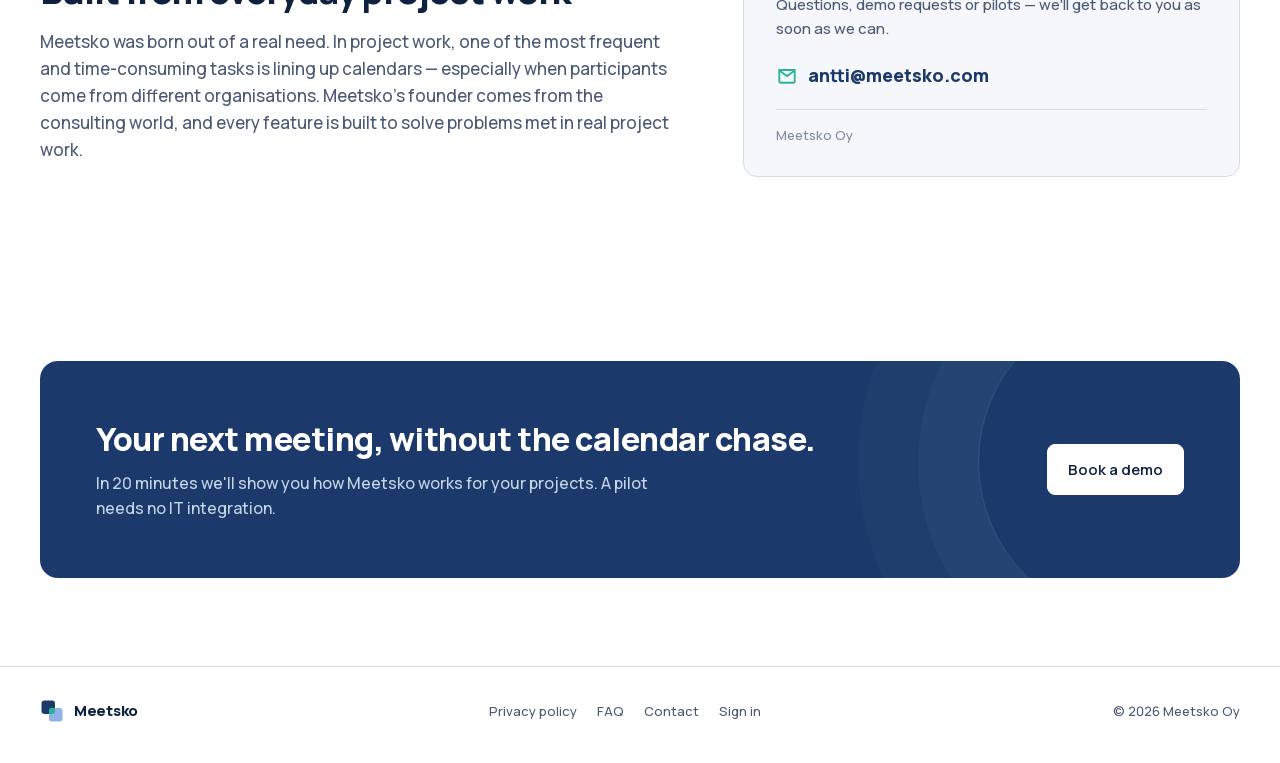
==== commit f3d64038: "Landing page copy tweaks in the hero and benefits Co-Authored-By: Claude Opus 5.5 <noreply@anthropic" ====
--- a/en/index.html
+++ b/en/index.html
@@ -34,7 +34,7 @@
         <a href="/fi/" lang="fi" hreflang="fi" onclick="setLang('fi')">FI</a>
         <a href="/en/" class="on" lang="en" hreflang="en" aria-current="page" onclick="setLang('en')">EN</a>
       </nav>
-      <a class="login-link" href="/login.html">Sign in</a>
+      <a class="login-link" href="https://app.meetsko.com/login.html">Sign in</a>
       <a class="btn" href="mailto:antti@meetsko.com?subject=Meetsko%20demo%20request">Book a demo</a>
     </div>
   </div>
@@ -164,7 +164,7 @@
         <div class="benefit">
           <div class="ic"><svg viewBox="0 0 20 20" fill="none" stroke="currentColor" stroke-width="1.7" stroke-linecap="round" aria-hidden="true"><circle cx="10" cy="10" r="7.5"/><path d="M12.8 7.3a3.6 3.6 0 1 0 0 5.4"/><path d="M6.3 9.1h4.6M6.3 10.9h4.6"/></svg></div>
           <h3>Save time and costs. Focus on creating value.</h3>
-          <p>Project members spend hours every week arranging meetings — time that can't be billed. Meetsko frees it for work that creates value for the project: project costs go down and billable work goes up. Efficient calendar management also improves utilisation.</p>
+          <p>Project members spend a significant amount of working time every week arranging meetings — time that can't be billed. Meetsko frees it for work that creates value for the project: project costs go down and billable work goes up. Efficient calendar management also improves utilisation.</p>
         </div>
         <div class="benefit">
           <div class="ic"><svg viewBox="0 0 20 20" fill="none" stroke="currentColor" stroke-width="1.7" stroke-linejoin="round" aria-hidden="true"><path d="M10 2.8l2.2 4.5 5 .7-3.6 3.5.8 5-4.4-2.4-4.4 2.4.8-5L2.8 8l5-.7z"/></svg></div>
@@ -387,7 +387,7 @@
       <a href="/en/privacy-policy.html">Privacy policy</a>
       <a href="#faq">FAQ</a>
       <a href="#contact">Contact</a>
-      <a href="/login.html">Sign in</a>
+      <a href="https://app.meetsko.com/login.html">Sign in</a>
     </nav>
     <span>© 2026 Meetsko Oy</span>
   </div>
